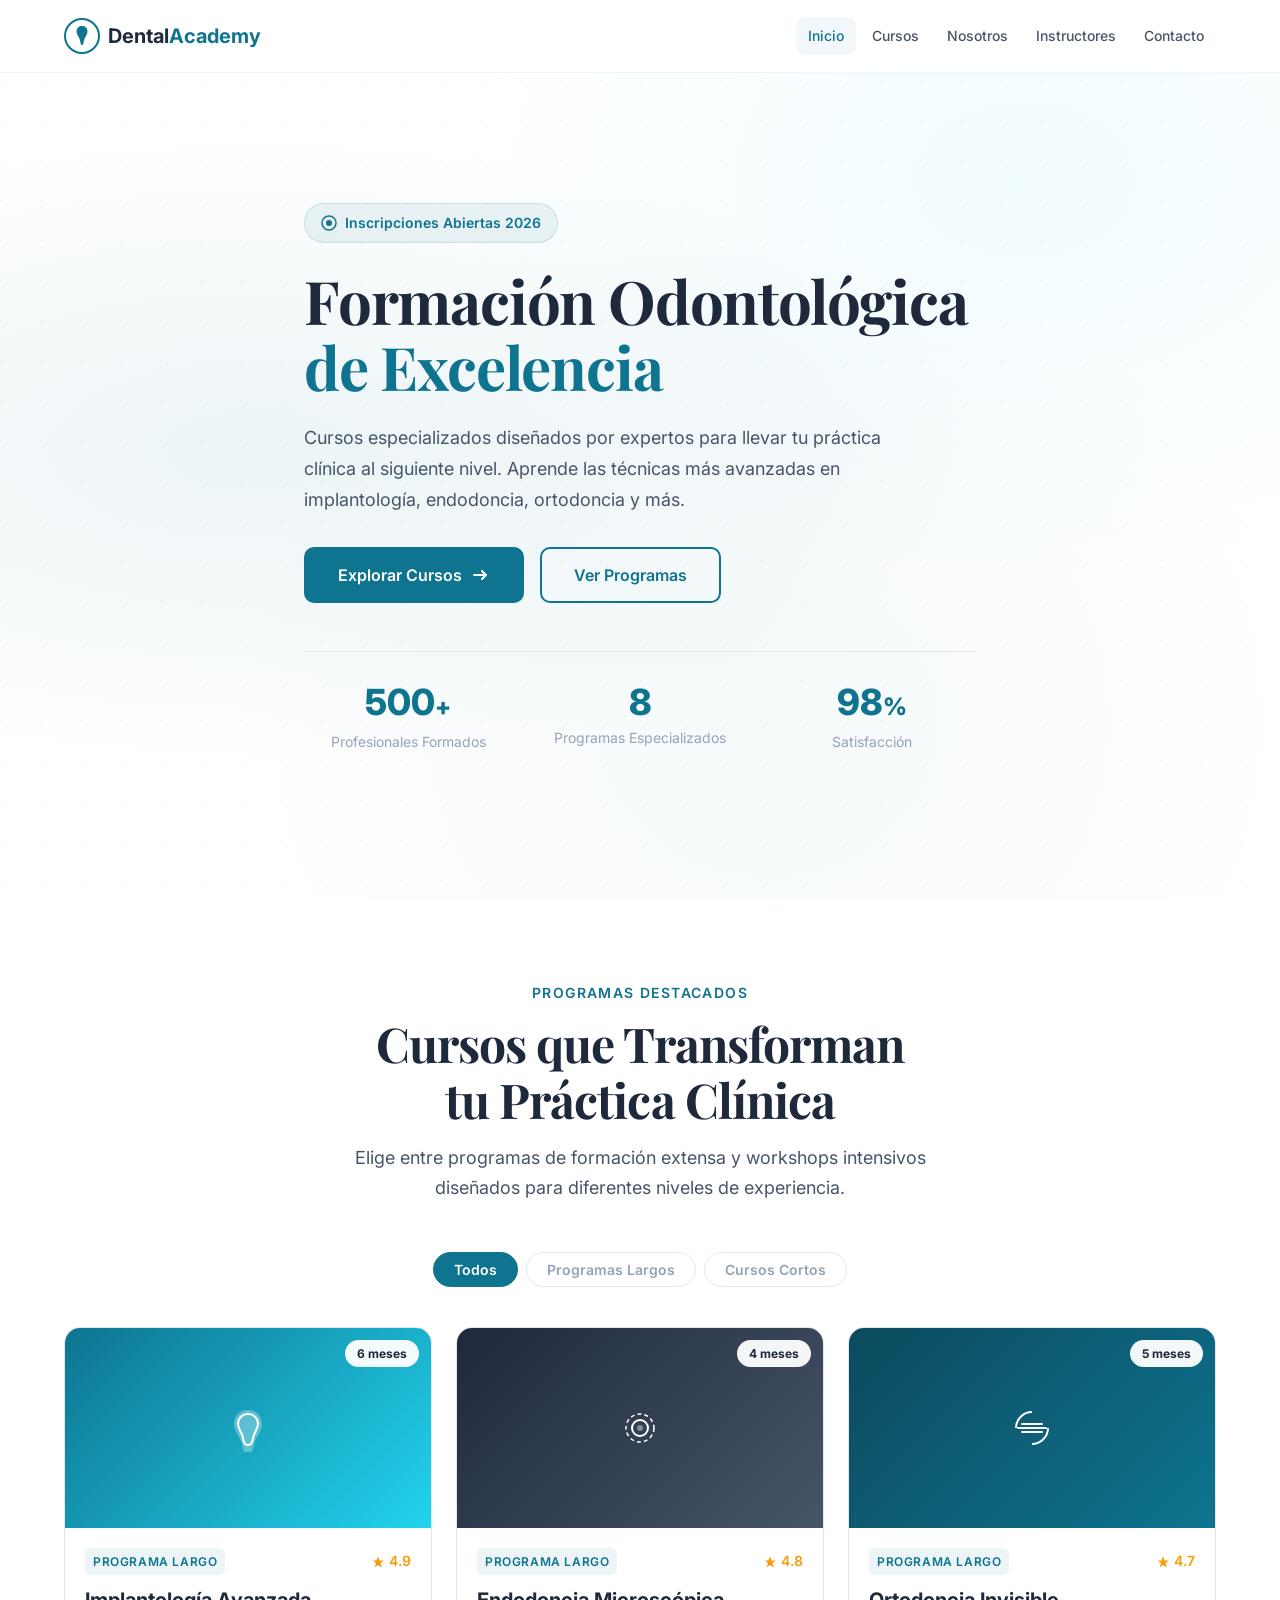
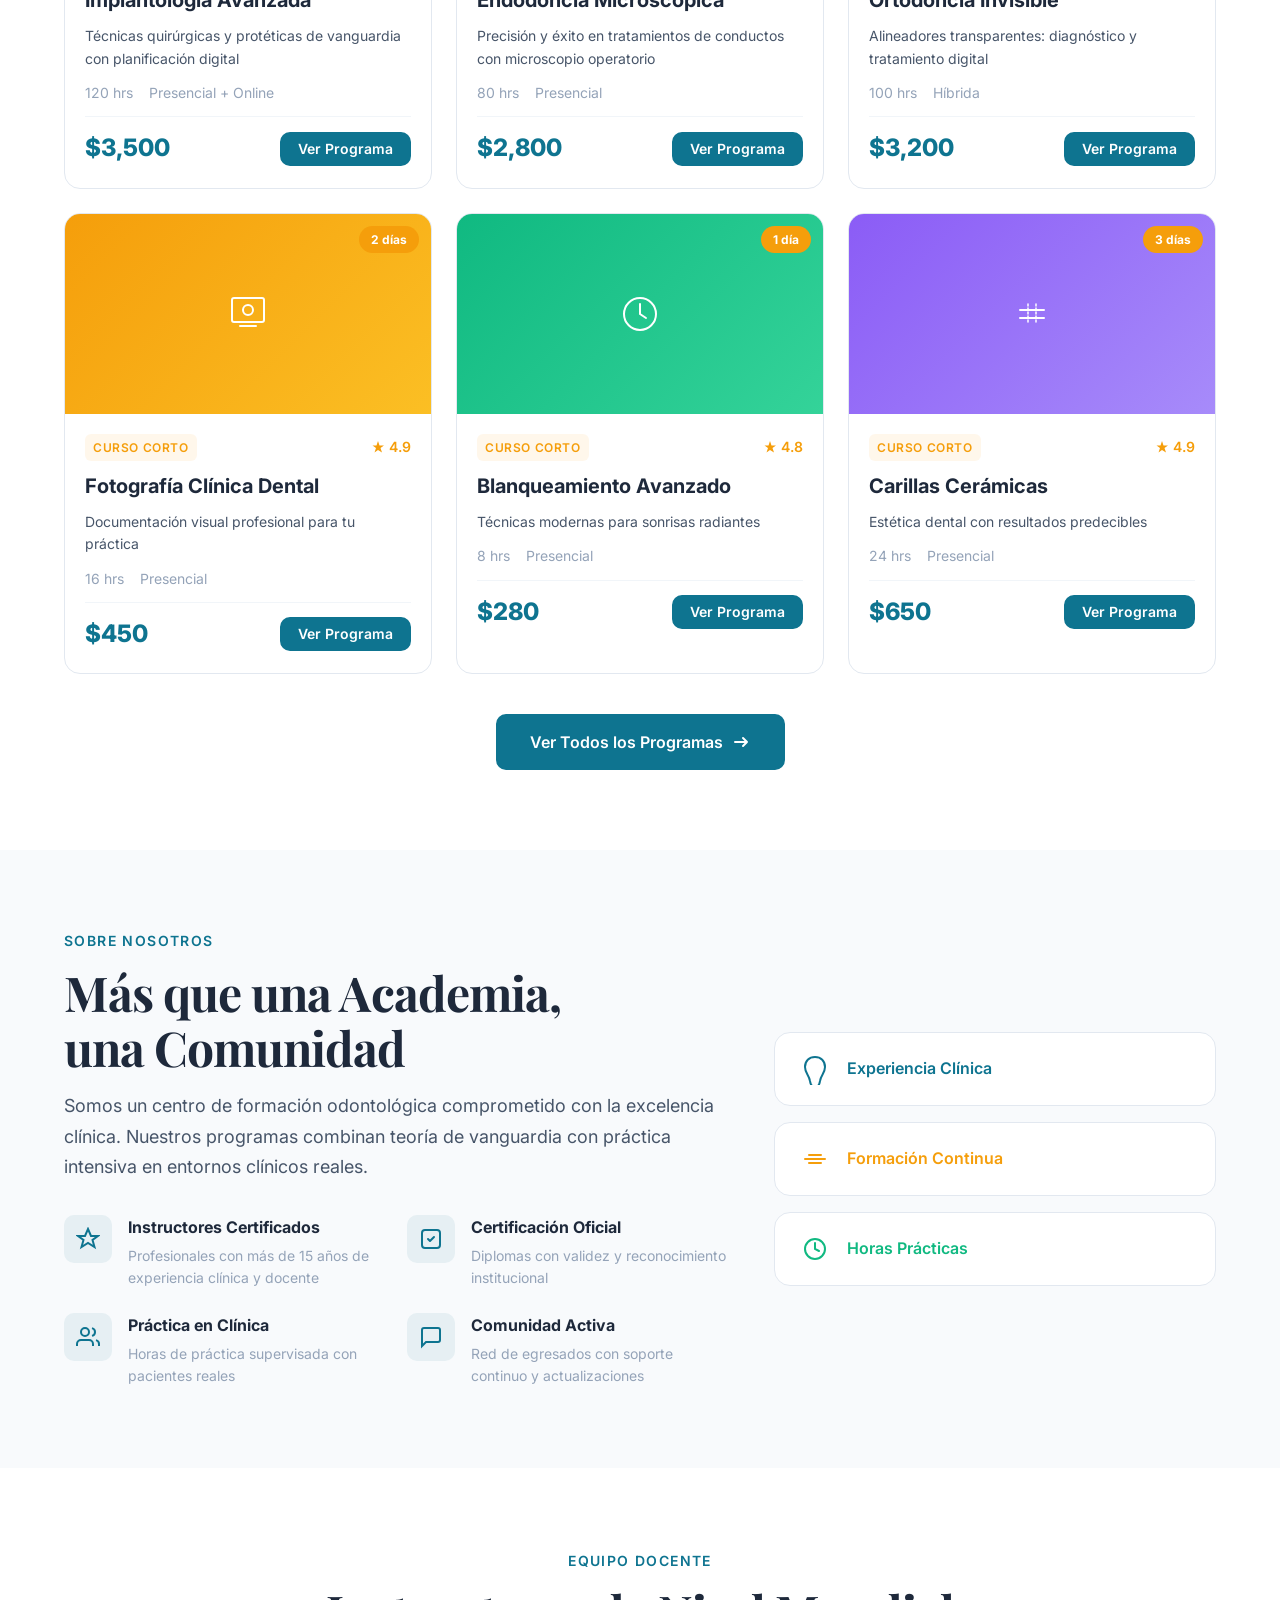
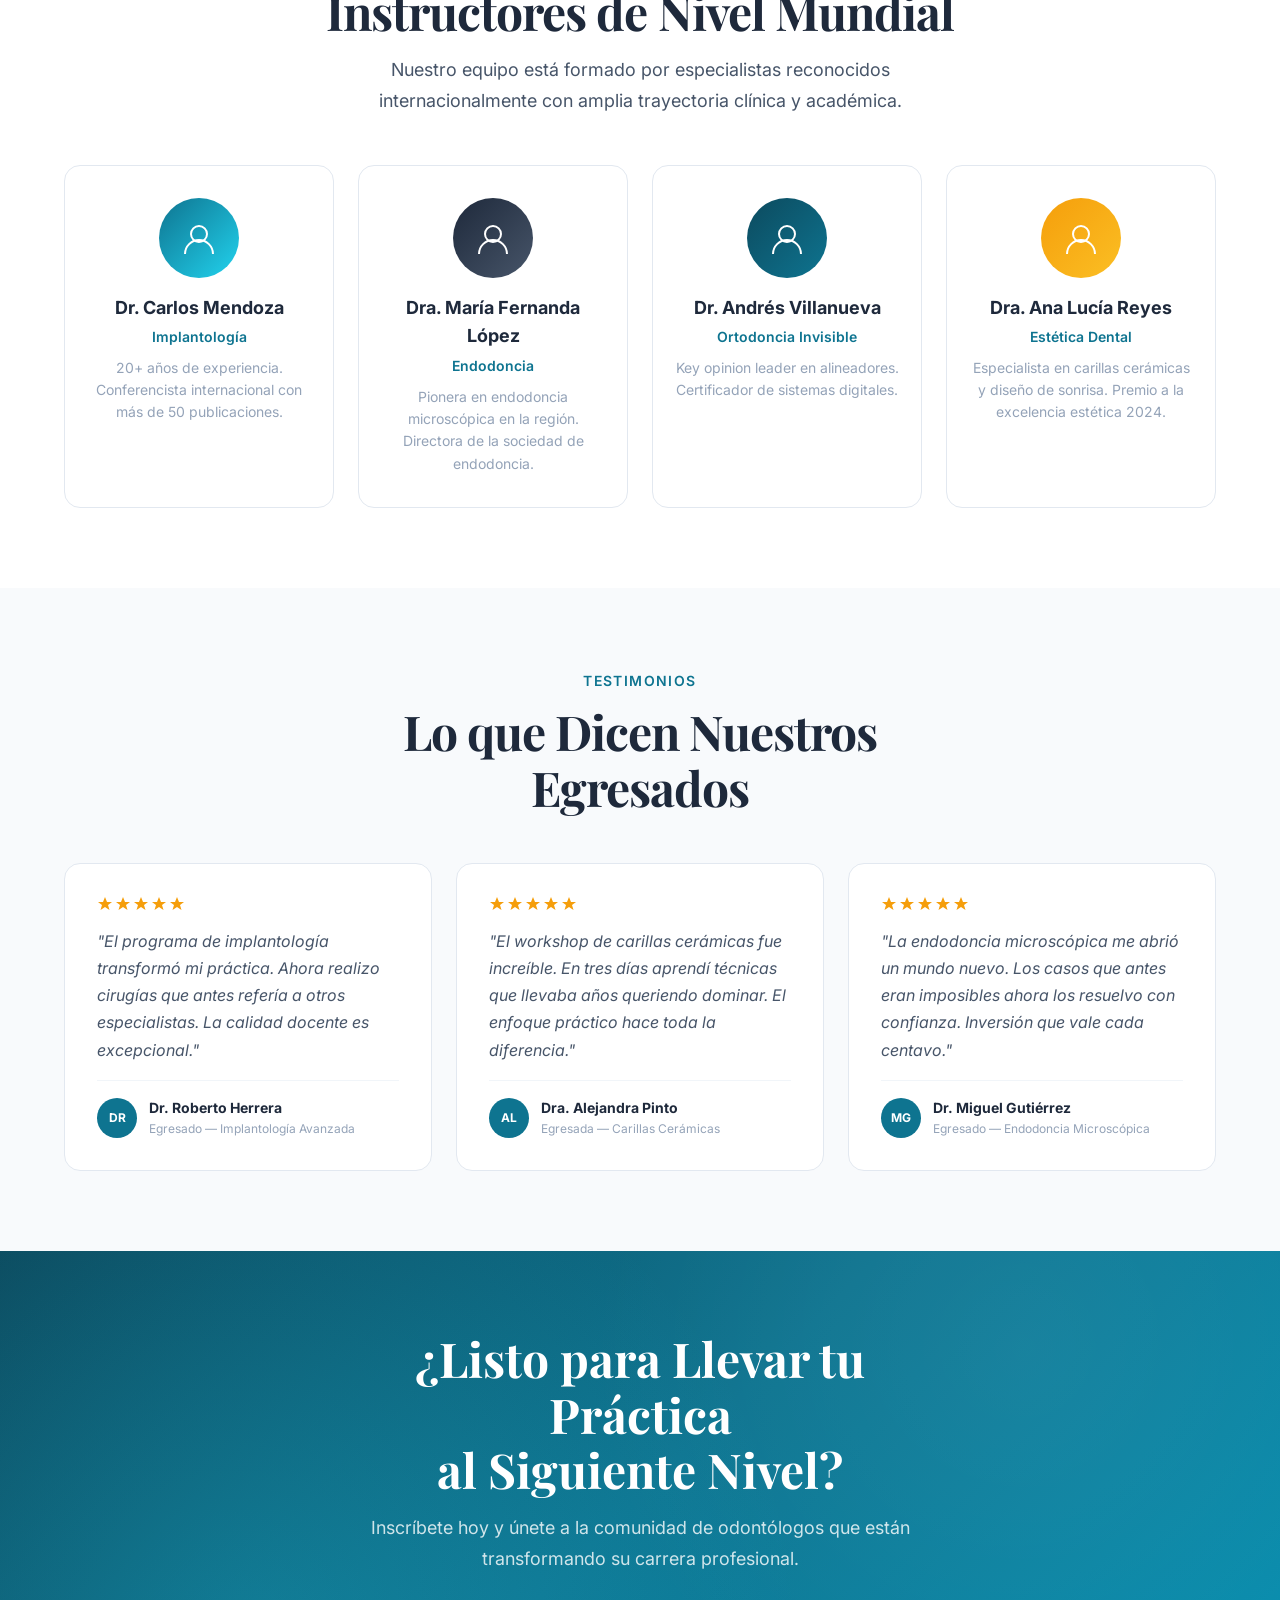
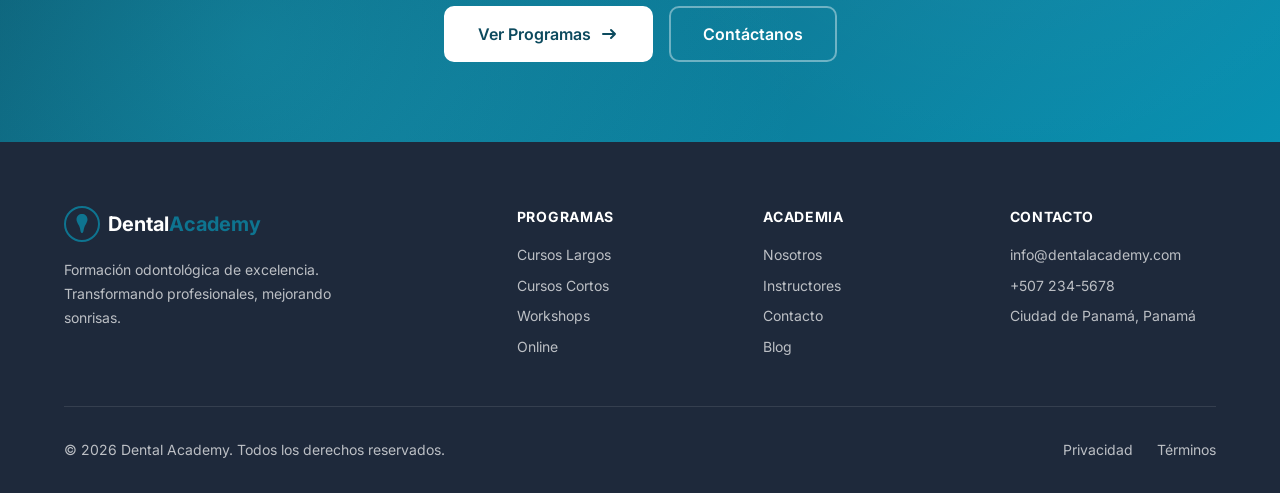
==== templates/index.html @ 8d814e5e "feat: initial dental academy website with courses platform - FastAPI backend with Jinja2 templates -" ====
<!DOCTYPE html>
<html lang="es">
<head>
    <meta charset="UTF-8">
    <meta name="viewport" content="width=device-width, initial-scale=1.0">
    <title>Dental Academy — Formación Odontológica de Excelencia</title>
    <link rel="stylesheet" href="/static/css/style.css">
    <link rel="preconnect" href="https://fonts.googleapis.com">
    <link rel="preconnect" href="https://fonts.gstatic.com" crossorigin>
    <link href="https://fonts.googleapis.com/css2?family=Inter:wght@300;400;500;600;700;800&family=Playfair+Display:wght@400;600;700&display=swap" rel="stylesheet">
</head>
<body>
    <a href="#main-content" class="skip-link">Saltar al contenido</a>

    <header class="header" id="header">
        <nav class="nav container">
            <a href="/" class="nav__logo" aria-label="Dental Academy - Inicio">
                <svg class="nav__logo-icon" width="36" height="36" viewBox="0 0 36 36" fill="none" aria-hidden="true">
                    <circle cx="18" cy="18" r="17" stroke="currentColor" stroke-width="2"/>
                    <path d="M18 8c-3 0-5.5 2-5.5 5.5 0 3 2.5 5 3.5 9 .5 2 .5 4.5 2 4.5s1.5-2.5 2-4.5c1-4 3.5-6 3.5-9C23.5 10 21 8 18 8z" fill="currentColor"/>
                </svg>
                <span>Dental<span class="nav__logo-accent">Academy</span></span>
            </a>
            <button class="nav__toggle" aria-label="Abrir menú" aria-expanded="false" id="nav-toggle">
                <span></span><span></span><span></span>
            </button>
            <ul class="nav__menu" id="nav-menu" role="menubar">
                <li role="none"><a href="/" role="menuitem" class="nav__link nav__link--active">Inicio</a></li>
                <li role="none"><a href="/courses" role="menuitem" class="nav__link">Cursos</a></li>
                <li role="none"><a href="/#about" role="menuitem" class="nav__link">Nosotros</a></li>
                <li role="none"><a href="/#instructors" role="menuitem" class="nav__link">Instructores</a></li>
                <li role="none"><a href="/contact" role="menuitem" class="nav__link">Contacto</a></li>
            </ul>
        </nav>
    </header>

    <main id="main-content">
        <section class="hero" aria-labelledby="hero-title">
            <div class="hero__bg">
                <div class="hero__gradient"></div>
                <div class="hero__pattern" aria-hidden="true"></div>
            </div>
            <div class="hero__content container">
                <span class="hero__badge">
                    <svg width="16" height="16" viewBox="0 0 16 16" fill="none" aria-hidden="true"><circle cx="8" cy="8" r="3" fill="currentColor"/><circle cx="8" cy="8" r="7" stroke="currentColor" stroke-width="1.5"/></svg>
                    Inscripciones Abiertas 2026
                </span>
                <h1 id="hero-title" class="hero__title">
                    Formación Odontológica<br>
                    <span class="hero__title-accent">de Excelencia</span>
                </h1>
                <p class="hero__subtitle">Cursos especializados diseñados por expertos para llevar tu práctica clínica al siguiente nivel. Aprende las técnicas más avanzadas en implantología, endodoncia, ortodoncia y más.</p>
                <div class="hero__actions">
                    <a href="/courses" class="btn btn--primary btn--lg">
                        Explorar Cursos
                        <svg width="20" height="20" viewBox="0 0 20 20" fill="none" aria-hidden="true"><path d="M4 10h12m-4-4l4 4-4 4" stroke="currentColor" stroke-width="2" stroke-linecap="round" stroke-linejoin="round"/></svg>
                    </a>
                    <a href="#courses-preview" class="btn btn--outline btn--lg">Ver Programas</a>
                </div>
                <div class="hero__stats">
                    <div class="hero__stat">
                        <span class="hero__stat-number" data-count="500">0</span><span class="hero__stat-suffix">+</span>
                        <span class="hero__stat-label">Profesionales Formados</span>
                    </div>
                    <div class="hero__stat">
                        <span class="hero__stat-number" data-count="8">0</span>
                        <span class="hero__stat-label">Programas Especializados</span>
                    </div>
                    <div class="hero__stat">
                        <span class="hero__stat-number" data-count="98">0</span><span class="hero__stat-suffix">%</span>
                        <span class="hero__stat-label">Satisfacción</span>
                    </div>
                </div>
            </div>
        </section>

        <section class="courses-preview" id="courses-preview" aria-labelledby="courses-preview-title">
            <div class="container">
                <div class="section-header">
                    <span class="section-tag">Programas Destacados</span>
                    <h2 id="courses-preview-title" class="section-title">Cursos que Transforman<br>tu Práctica Clínica</h2>
                    <p class="section-desc">Elige entre programas de formación extensa y workshops intensivos diseñados para diferentes niveles de experiencia.</p>
                </div>

                <div class="courses-tabs" role="tablist" aria-label="Filtrar cursos por duración">
                    <button class="courses-tabs__btn courses-tabs__btn--active" role="tab" aria-selected="true" data-filter="all">Todos</button>
                    <button class="courses-tabs__btn" role="tab" aria-selected="false" data-filter="long">Programas Largos</button>
                    <button class="courses-tabs__btn" role="tab" aria-selected="false" data-filter="short">Cursos Cortos</button>
                </div>

                <div class="courses-grid" id="courses-grid">
                    <article class="course-card course-card--long" data-category="long" tabindex="0">
                        <div class="course-card__image">
                            <div class="course-card__image-placeholder course-card__image-placeholder--1">
                                <svg width="48" height="48" viewBox="0 0 48 48" fill="none" aria-hidden="true"><path d="M24 6c-8 0-14 6-14 14 0 8 6 12 8 20 1 4 1 10 6 10s5-6 6-10c2-8 8-12 8-20 0-8-6-14-14-14z" fill="currentColor" opacity="0.3"/><path d="M24 10c-5.5 0-10 4-10 10 0 5 4 8 5 14 .5 3 .5 7 5 7s4.5-4 5-7c1-6 5-9 5-14 0-6-4.5-10-10-10z" stroke="currentColor" stroke-width="2"/></svg>
                            </div>
                            <span class="course-card__badge">6 meses</span>
                        </div>
                        <div class="course-card__body">
                            <div class="course-card__meta">
                                <span class="course-card__category">Programa Largo</span>
                                <span class="course-card__rating">
                                    <svg width="14" height="14" viewBox="0 0 14 14" fill="currentColor" aria-hidden="true"><path d="M7 1l1.5 4.5H13l-3.5 2.5 1.5 4.5L7 10l-3.5 2.5L5 8 1.5 5.5H5.5L7 1z"/></svg>
                                    4.9
                                </span>
                            </div>
                            <h3 class="course-card__title">Implantología Avanzada</h3>
                            <p class="course-card__desc">Técnicas quirúrgicas y protéticas de vanguardia con planificación digital</p>
                            <div class="course-card__details">
                                <span>120 hrs</span>
                                <span>Presencial + Online</span>
                            </div>
                            <div class="course-card__footer">
                                <span class="course-card__price">$3,500</span>
                                <a href="/course/implantologia-avanzada" class="btn btn--sm btn--primary">Ver Programa</a>
                            </div>
                        </div>
                    </article>

                    <article class="course-card course-card--long" data-category="long" tabindex="0">
                        <div class="course-card__image">
                            <div class="course-card__image-placeholder course-card__image-placeholder--2">
                                <svg width="48" height="48" viewBox="0 0 48 48" fill="none" aria-hidden="true"><circle cx="24" cy="24" r="8" stroke="currentColor" stroke-width="2"/><circle cx="24" cy="24" r="14" stroke="currentColor" stroke-width="1.5" stroke-dasharray="4 3"/><circle cx="24" cy="24" r="3" fill="currentColor" opacity="0.4"/></svg>
                            </div>
                            <span class="course-card__badge">4 meses</span>
                        </div>
                        <div class="course-card__body">
                            <div class="course-card__meta">
                                <span class="course-card__category">Programa Largo</span>
                                <span class="course-card__rating">
                                    <svg width="14" height="14" viewBox="0 0 14 14" fill="currentColor" aria-hidden="true"><path d="M7 1l1.5 4.5H13l-3.5 2.5 1.5 4.5L7 10l-3.5 2.5L5 8 1.5 5.5H5.5L7 1z"/></svg>
                                    4.8
                                </span>
                            </div>
                            <h3 class="course-card__title">Endodoncia Microscópica</h3>
                            <p class="course-card__desc">Precisión y éxito en tratamientos de conductos con microscopio operatorio</p>
                            <div class="course-card__details">
                                <span>80 hrs</span>
                                <span>Presencial</span>
                            </div>
                            <div class="course-card__footer">
                                <span class="course-card__price">$2,800</span>
                                <a href="/course/endodoncia-microscopica" class="btn btn--sm btn--primary">Ver Programa</a>
                            </div>
                        </div>
                    </article>

                    <article class="course-card course-card--long" data-category="long" tabindex="0">
                        <div class="course-card__image">
                            <div class="course-card__image-placeholder course-card__image-placeholder--3">
                                <svg width="48" height="48" viewBox="0 0 48 48" fill="none" aria-hidden="true"><path d="M10 24h28M14 20h20M14 28h20" stroke="currentColor" stroke-width="2" stroke-linecap="round"/><path d="M8 24c0-8.8 7.2-16 16-16" stroke="currentColor" stroke-width="2"/><path d="M40 24c0 8.8-7.2 16-16 16" stroke="currentColor" stroke-width="2"/></svg>
                            </div>
                            <span class="course-card__badge">5 meses</span>
                        </div>
                        <div class="course-card__body">
                            <div class="course-card__meta">
                                <span class="course-card__category">Programa Largo</span>
                                <span class="course-card__rating">
                                    <svg width="14" height="14" viewBox="0 0 14 14" fill="currentColor" aria-hidden="true"><path d="M7 1l1.5 4.5H13l-3.5 2.5 1.5 4.5L7 10l-3.5 2.5L5 8 1.5 5.5H5.5L7 1z"/></svg>
                                    4.7
                                </span>
                            </div>
                            <h3 class="course-card__title">Ortodoncia Invisible</h3>
                            <p class="course-card__desc">Alineadores transparentes: diagnóstico y tratamiento digital</p>
                            <div class="course-card__details">
                                <span>100 hrs</span>
                                <span>Híbrida</span>
                            </div>
                            <div class="course-card__footer">
                                <span class="course-card__price">$3,200</span>
                                <a href="/course/ortodoncia-invisible" class="btn btn--sm btn--primary">Ver Programa</a>
                            </div>
                        </div>
                    </article>

                    <article class="course-card course-card--short" data-category="short" tabindex="0">
                        <div class="course-card__image">
                            <div class="course-card__image-placeholder course-card__image-placeholder--4">
                                <svg width="48" height="48" viewBox="0 0 48 48" fill="none" aria-hidden="true"><rect x="8" y="8" width="32" height="24" rx="2" stroke="currentColor" stroke-width="2"/><circle cx="24" cy="20" r="5" stroke="currentColor" stroke-width="2"/><path d="M16 36h16" stroke="currentColor" stroke-width="2" stroke-linecap="round"/></svg>
                            </div>
                            <span class="course-card__badge course-card__badge--accent">2 días</span>
                        </div>
                        <div class="course-card__body">
                            <div class="course-card__meta">
                                <span class="course-card__category course-card__category--accent">Curso Corto</span>
                                <span class="course-card__rating">
                                    <svg width="14" height="14" viewBox="0 0 14 14" fill="currentColor" aria-hidden="true"><path d="M7 1l1.5 4.5H13l-3.5 2.5 1.5 4.5L7 10l-3.5 2.5L5 8 1.5 5.5H5.5L7 1z"/></svg>
                                    4.9
                                </span>
                            </div>
                            <h3 class="course-card__title">Fotografía Clínica Dental</h3>
                            <p class="course-card__desc">Documentación visual profesional para tu práctica</p>
                            <div class="course-card__details">
                                <span>16 hrs</span>
                                <span>Presencial</span>
                            </div>
                            <div class="course-card__footer">
                                <span class="course-card__price">$450</span>
                                <a href="/course/fotografia-dental" class="btn btn--sm btn--primary">Ver Programa</a>
                            </div>
                        </div>
                    </article>

                    <article class="course-card course-card--short" data-category="short" tabindex="0">
                        <div class="course-card__image">
                            <div class="course-card__image-placeholder course-card__image-placeholder--5">
                                <svg width="48" height="48" viewBox="0 0 48 48" fill="none" aria-hidden="true"><path d="M24 8a12 12 0 0 1 0 32 12 12 0 0 1 0-32z" stroke="currentColor" stroke-width="2"/><path d="M24 14v10l6 4" stroke="currentColor" stroke-width="2" stroke-linecap="round"/></svg>
                            </div>
                            <span class="course-card__badge course-card__badge--accent">1 día</span>
                        </div>
                        <div class="course-card__body">
                            <div class="course-card__meta">
                                <span class="course-card__category course-card__category--accent">Curso Corto</span>
                                <span class="course-card__rating">
                                    <svg width="14" height="14" viewBox="0 0 14 14" fill="currentColor" aria-hidden="true"><path d="M7 1l1.5 4.5H13l-3.5 2.5 1.5 4.5L7 10l-3.5 2.5L5 8 1.5 5.5H5.5L7 1z"/></svg>
                                    4.8
                                </span>
                            </div>
                            <h3 class="course-card__title">Blanqueamiento Avanzado</h3>
                            <p class="course-card__desc">Técnicas modernas para sonrisas radiantes</p>
                            <div class="course-card__details">
                                <span>8 hrs</span>
                                <span>Presencial</span>
                            </div>
                            <div class="course-card__footer">
                                <span class="course-card__price">$280</span>
                                <a href="/course/blanqueamiento-avanzado" class="btn btn--sm btn--primary">Ver Programa</a>
                            </div>
                        </div>
                    </article>

                    <article class="course-card course-card--short" data-category="short" tabindex="0">
                        <div class="course-card__image">
                            <div class="course-card__image-placeholder course-card__image-placeholder--6">
                                <svg width="48" height="48" viewBox="0 0 48 48" fill="none" aria-hidden="true"><path d="M12 20h24M12 28h24" stroke="currentColor" stroke-width="2" stroke-linecap="round"/><path d="M20 14v20M28 14v20" stroke="currentColor" stroke-width="1.5" stroke-linecap="round" stroke-dasharray="2 2"/></svg>
                            </div>
                            <span class="course-card__badge course-card__badge--accent">3 días</span>
                        </div>
                        <div class="course-card__body">
                            <div class="course-card__meta">
                                <span class="course-card__category course-card__category--accent">Curso Corto</span>
                                <span class="course-card__rating">
                                    <svg width="14" height="14" viewBox="0 0 14 14" fill="currentColor" aria-hidden="true"><path d="M7 1l1.5 4.5H13l-3.5 2.5 1.5 4.5L7 10l-3.5 2.5L5 8 1.5 5.5H5.5L7 1z"/></svg>
                                    4.9
                                </span>
                            </div>
                            <h3 class="course-card__title">Carillas Cerámicas</h3>
                            <p class="course-card__desc">Estética dental con resultados predecibles</p>
                            <div class="course-card__details">
                                <span>24 hrs</span>
                                <span>Presencial</span>
                            </div>
                            <div class="course-card__footer">
                                <span class="course-card__price">$650</span>
                                <a href="/course/carillas-ceramicas" class="btn btn--sm btn--primary">Ver Programa</a>
                            </div>
                        </div>
                    </article>
                </div>

                <div class="courses-cta">
                    <a href="/courses" class="btn btn--primary btn--lg">
                        Ver Todos los Programas
                        <svg width="20" height="20" viewBox="0 0 20 20" fill="none" aria-hidden="true"><path d="M4 10h12m-4-4l4 4-4 4" stroke="currentColor" stroke-width="2" stroke-linecap="round" stroke-linejoin="round"/></svg>
                    </a>
                </div>
            </div>
        </section>

        <section class="about" id="about" aria-labelledby="about-title">
            <div class="container">
                <div class="about__grid">
                    <div class="about__content">
                        <span class="section-tag">Sobre Nosotros</span>
                        <h2 id="about-title" class="section-title">Más que una Academia,<br>una Comunidad</h2>
                        <p class="about__text">Somos un centro de formación odontológica comprometido con la excelencia clínica. Nuestros programas combinan teoría de vanguardia con práctica intensiva en entornos clínicos reales.</p>
                        <div class="about__features">
                            <div class="about__feature">
                                <div class="about__feature-icon" aria-hidden="true">
                                    <svg width="24" height="24" viewBox="0 0 24 24" fill="none"><path d="M12 2l3 7h7l-5.5 4 2 7L12 16l-6.5 4 2-7L2 9h7l3-7z" stroke="currentColor" stroke-width="2"/></svg>
                                </div>
                                <div>
                                    <h3 class="about__feature-title">Instructores Certificados</h3>
                                    <p class="about__feature-desc">Profesionales con más de 15 años de experiencia clínica y docente</p>
                                </div>
                            </div>
                            <div class="about__feature">
                                <div class="about__feature-icon" aria-hidden="true">
                                    <svg width="24" height="24" viewBox="0 0 24 24" fill="none"><rect x="3" y="3" width="18" height="18" rx="3" stroke="currentColor" stroke-width="2"/><path d="M9 12l2 2 4-4" stroke="currentColor" stroke-width="2" stroke-linecap="round" stroke-linejoin="round"/></svg>
                                </div>
                                <div>
                                    <h3 class="about__feature-title">Certificación Oficial</h3>
                                    <p class="about__feature-desc">Diplomas con validez y reconocimiento institucional</p>
                                </div>
                            </div>
                            <div class="about__feature">
                                <div class="about__feature-icon" aria-hidden="true">
                                    <svg width="24" height="24" viewBox="0 0 24 24" fill="none"><path d="M17 21v-2a4 4 0 0 0-4-4H5a4 4 0 0 0-4 4v2" stroke="currentColor" stroke-width="2"/><circle cx="9" cy="7" r="4" stroke="currentColor" stroke-width="2"/><path d="M23 21v-2a4 4 0 0 0-3-3.87M16 3.13a4 4 0 0 1 0 7.75" stroke="currentColor" stroke-width="2"/></svg>
                                </div>
                                <div>
                                    <h3 class="about__feature-title">Práctica en Clínica</h3>
                                    <p class="about__feature-desc">Horas de práctica supervisada con pacientes reales</p>
                                </div>
                            </div>
                            <div class="about__feature">
                                <div class="about__feature-icon" aria-hidden="true">
                                    <svg width="24" height="24" viewBox="0 0 24 24" fill="none"><path d="M21 15a2 2 0 0 1-2 2H7l-4 4V5a2 2 0 0 1 2-2h14a2 2 0 0 1 2 2z" stroke="currentColor" stroke-width="2"/></svg>
                                </div>
                                <div>
                                    <h3 class="about__feature-title">Comunidad Activa</h3>
                                    <p class="about__feature-desc">Red de egresados con soporte continuo y actualizaciones</p>
                                </div>
                            </div>
                        </div>
                    </div>
                    <div class="about__visual">
                        <div class="about__card about__card--1">
                            <svg width="32" height="32" viewBox="0 0 32 32" fill="none" aria-hidden="true"><path d="M16 4c-6 0-10 4-10 10 0 6 4 8 5 14 .5 2 .5 6 5 6s4.5-4 5-6c1-6 5-8 5-14 0-6-4-10-10-10z" stroke="currentColor" stroke-width="2"/></svg>
                            <span>Experiencia Clínica</span>
                        </div>
                        <div class="about__card about__card--2">
                            <svg width="32" height="32" viewBox="0 0 32 32" fill="none" aria-hidden="true"><path d="M6 16h20M10 12h12M10 20h12" stroke="currentColor" stroke-width="2" stroke-linecap="round"/></svg>
                            <span>Formación Continua</span>
                        </div>
                        <div class="about__card about__card--3">
                            <svg width="32" height="32" viewBox="0 0 32 32" fill="none" aria-hidden="true"><circle cx="16" cy="16" r="10" stroke="currentColor" stroke-width="2"/><path d="M16 10v6l4 2" stroke="currentColor" stroke-width="2" stroke-linecap="round"/></svg>
                            <span>Horas Prácticas</span>
                        </div>
                    </div>
                </div>
            </div>
        </section>

        <section class="instructors" id="instructors" aria-labelledby="instructors-title">
            <div class="container">
                <div class="section-header">
                    <span class="section-tag">Equipo Docente</span>
                    <h2 id="instructors-title" class="section-title">Instructores de Nivel Mundial</h2>
                    <p class="section-desc">Nuestro equipo está formado por especialistas reconocidos internacionalmente con amplia trayectoria clínica y académica.</p>
                </div>
                <div class="instructors__grid">
                    <div class="instructor-card">
                        <div class="instructor-card__avatar instructor-card__avatar--1">
                            <svg width="40" height="40" viewBox="0 0 40 40" fill="none" aria-hidden="true"><circle cx="20" cy="16" r="8" stroke="currentColor" stroke-width="2"/><path d="M6 36c0-7.7 6.3-14 14-14s14 6.3 14 14" stroke="currentColor" stroke-width="2"/></svg>
                        </div>
                        <h3 class="instructor-card__name">Dr. Carlos Mendoza</h3>
                        <p class="instructor-card__specialty">Implantología</p>
                        <p class="instructor-card__bio">20+ años de experiencia. Conferencista internacional con más de 50 publicaciones.</p>
                    </div>
                    <div class="instructor-card">
                        <div class="instructor-card__avatar instructor-card__avatar--2">
                            <svg width="40" height="40" viewBox="0 0 40 40" fill="none" aria-hidden="true"><circle cx="20" cy="16" r="8" stroke="currentColor" stroke-width="2"/><path d="M6 36c0-7.7 6.3-14 14-14s14 6.3 14 14" stroke="currentColor" stroke-width="2"/></svg>
                        </div>
                        <h3 class="instructor-card__name">Dra. María Fernanda López</h3>
                        <p class="instructor-card__specialty">Endodoncia</p>
                        <p class="instructor-card__bio">Pionera en endodoncia microscópica en la región. Directora de la sociedad de endodoncia.</p>
                    </div>
                    <div class="instructor-card">
                        <div class="instructor-card__avatar instructor-card__avatar--3">
                            <svg width="40" height="40" viewBox="0 0 40 40" fill="none" aria-hidden="true"><circle cx="20" cy="16" r="8" stroke="currentColor" stroke-width="2"/><path d="M6 36c0-7.7 6.3-14 14-14s14 6.3 14 14" stroke="currentColor" stroke-width="2"/></svg>
                        </div>
                        <h3 class="instructor-card__name">Dr. Andrés Villanueva</h3>
                        <p class="instructor-card__specialty">Ortodoncia Invisible</p>
                        <p class="instructor-card__bio">Key opinion leader en alineadores. Certificador de sistemas digitales.</p>
                    </div>
                    <div class="instructor-card">
                        <div class="instructor-card__avatar instructor-card__avatar--4">
                            <svg width="40" height="40" viewBox="0 0 40 40" fill="none" aria-hidden="true"><circle cx="20" cy="16" r="8" stroke="currentColor" stroke-width="2"/><path d="M6 36c0-7.7 6.3-14 14-14s14 6.3 14 14" stroke="currentColor" stroke-width="2"/></svg>
                        </div>
                        <h3 class="instructor-card__name">Dra. Ana Lucía Reyes</h3>
                        <p class="instructor-card__specialty">Estética Dental</p>
                        <p class="instructor-card__bio">Especialista en carillas cerámicas y diseño de sonrisa. Premio a la excelencia estética 2024.</p>
                    </div>
                </div>
            </div>
        </section>

        <section class="testimonials" aria-labelledby="testimonials-title">
            <div class="container">
                <div class="section-header">
                    <span class="section-tag">Testimonios</span>
                    <h2 id="testimonials-title" class="section-title">Lo que Dicen Nuestros Egresados</h2>
                </div>
                <div class="testimonials__grid">
                    <blockquote class="testimonial-card">
                        <div class="testimonial-card__stars" aria-label="5 estrellas">
                            <svg width="16" height="16" viewBox="0 0 16 16" fill="currentColor" aria-hidden="true"><path d="M8 1l2 5h5l-4 3 1.5 5L8 11l-4.5 3L5 9 1 6h5L8 1z"/></svg>
                            <svg width="16" height="16" viewBox="0 0 16 16" fill="currentColor" aria-hidden="true"><path d="M8 1l2 5h5l-4 3 1.5 5L8 11l-4.5 3L5 9 1 6h5L8 1z"/></svg>
                            <svg width="16" height="16" viewBox="0 0 16 16" fill="currentColor" aria-hidden="true"><path d="M8 1l2 5h5l-4 3 1.5 5L8 11l-4.5 3L5 9 1 6h5L8 1z"/></svg>
                            <svg width="16" height="16" viewBox="0 0 16 16" fill="currentColor" aria-hidden="true"><path d="M8 1l2 5h5l-4 3 1.5 5L8 11l-4.5 3L5 9 1 6h5L8 1z"/></svg>
                            <svg width="16" height="16" viewBox="0 0 16 16" fill="currentColor" aria-hidden="true"><path d="M8 1l2 5h5l-4 3 1.5 5L8 11l-4.5 3L5 9 1 6h5L8 1z"/></svg>
                        </div>
                        <p class="testimonial-card__text">"El programa de implantología transformó mi práctica. Ahora realizo cirugías que antes refería a otros especialistas. La calidad docente es excepcional."</p>
                        <footer class="testimonial-card__author">
                            <div class="testimonial-card__avatar" aria-hidden="true">DR</div>
                            <div>
                                <cite class="testimonial-card__name">Dr. Roberto Herrera</cite>
                                <span class="testimonial-card__role">Egresado — Implantología Avanzada</span>
                            </div>
                        </footer>
                    </blockquote>
                    <blockquote class="testimonial-card">
                        <div class="testimonial-card__stars" aria-label="5 estrellas">
                            <svg width="16" height="16" viewBox="0 0 16 16" fill="currentColor" aria-hidden="true"><path d="M8 1l2 5h5l-4 3 1.5 5L8 11l-4.5 3L5 9 1 6h5L8 1z"/></svg>
                            <svg width="16" height="16" viewBox="0 0 16 16" fill="currentColor" aria-hidden="true"><path d="M8 1l2 5h5l-4 3 1.5 5L8 11l-4.5 3L5 9 1 6h5L8 1z"/></svg>
                            <svg width="16" height="16" viewBox="0 0 16 16" fill="currentColor" aria-hidden="true"><path d="M8 1l2 5h5l-4 3 1.5 5L8 11l-4.5 3L5 9 1 6h5L8 1z"/></svg>
                            <svg width="16" height="16" viewBox="0 0 16 16" fill="currentColor" aria-hidden="true"><path d="M8 1l2 5h5l-4 3 1.5 5L8 11l-4.5 3L5 9 1 6h5L8 1z"/></svg>
                            <svg width="16" height="16" viewBox="0 0 16 16" fill="currentColor" aria-hidden="true"><path d="M8 1l2 5h5l-4 3 1.5 5L8 11l-4.5 3L5 9 1 6h5L8 1z"/></svg>
                        </div>
                        <p class="testimonial-card__text">"El workshop de carillas cerámicas fue increíble. En tres días aprendí técnicas que llevaba años queriendo dominar. El enfoque práctico hace toda la diferencia."</p>
                        <footer class="testimonial-card__author">
                            <div class="testimonial-card__avatar" aria-hidden="true">AL</div>
                            <div>
                                <cite class="testimonial-card__name">Dra. Alejandra Pinto</cite>
                                <span class="testimonial-card__role">Egresada — Carillas Cerámicas</span>
                            </div>
                        </footer>
                    </blockquote>
                    <blockquote class="testimonial-card">
                        <div class="testimonial-card__stars" aria-label="5 estrellas">
                            <svg width="16" height="16" viewBox="0 0 16 16" fill="currentColor" aria-hidden="true"><path d="M8 1l2 5h5l-4 3 1.5 5L8 11l-4.5 3L5 9 1 6h5L8 1z"/></svg>
                            <svg width="16" height="16" viewBox="0 0 16 16" fill="currentColor" aria-hidden="true"><path d="M8 1l2 5h5l-4 3 1.5 5L8 11l-4.5 3L5 9 1 6h5L8 1z"/></svg>
                            <svg width="16" height="16" viewBox="0 0 16 16" fill="currentColor" aria-hidden="true"><path d="M8 1l2 5h5l-4 3 1.5 5L8 11l-4.5 3L5 9 1 6h5L8 1z"/></svg>
                            <svg width="16" height="16" viewBox="0 0 16 16" fill="currentColor" aria-hidden="true"><path d="M8 1l2 5h5l-4 3 1.5 5L8 11l-4.5 3L5 9 1 6h5L8 1z"/></svg>
                            <svg width="16" height="16" viewBox="0 0 16 16" fill="currentColor" aria-hidden="true"><path d="M8 1l2 5h5l-4 3 1.5 5L8 11l-4.5 3L5 9 1 6h5L8 1z"/></svg>
                        </div>
                        <p class="testimonial-card__text">"La endodoncia microscópica me abrió un mundo nuevo. Los casos que antes eran imposibles ahora los resuelvo con confianza. Inversión que vale cada centavo."</p>
                        <footer class="testimonial-card__author">
                            <div class="testimonial-card__avatar" aria-hidden="true">MG</div>
                            <div>
                                <cite class="testimonial-card__name">Dr. Miguel Gutiérrez</cite>
                                <span class="testimonial-card__role">Egresado — Endodoncia Microscópica</span>
                            </div>
                        </footer>
                    </blockquote>
                </div>
            </div>
        </section>

        <section class="cta-section" aria-labelledby="cta-title">
            <div class="container">
                <div class="cta-section__content">
                    <h2 id="cta-title" class="cta-section__title">¿Listo para Llevar tu Práctica<br>al Siguiente Nivel?</h2>
                    <p class="cta-section__desc">Inscríbete hoy y únete a la comunidad de odontólogos que están transformando su carrera profesional.</p>
                    <div class="cta-section__actions">
                        <a href="/courses" class="btn btn--white btn--lg">
                            Ver Programas
                            <svg width="20" height="20" viewBox="0 0 20 20" fill="none" aria-hidden="true"><path d="M4 10h12m-4-4l4 4-4 4" stroke="currentColor" stroke-width="2" stroke-linecap="round" stroke-linejoin="round"/></svg>
                        </a>
                        <a href="/contact" class="btn btn--outline-white btn--lg">Contáctanos</a>
                    </div>
                </div>
            </div>
        </section>
    </main>

    <footer class="footer">
        <div class="container">
            <div class="footer__grid">
                <div class="footer__brand">
                    <a href="/" class="nav__logo" aria-label="Dental Academy - Inicio">
                        <svg class="nav__logo-icon" width="36" height="36" viewBox="0 0 36 36" fill="none" aria-hidden="true">
                            <circle cx="18" cy="18" r="17" stroke="currentColor" stroke-width="2"/>
                            <path d="M18 8c-3 0-5.5 2-5.5 5.5 0 3 2.5 5 3.5 9 .5 2 .5 4.5 2 4.5s1.5-2.5 2-4.5c1-4 3.5-6 3.5-9C23.5 10 21 8 18 8z" fill="currentColor"/>
                        </svg>
                        <span>Dental<span class="nav__logo-accent">Academy</span></span>
                    </a>
                    <p class="footer__brand-desc">Formación odontológica de excelencia. Transformando profesionales, mejorando sonrisas.</p>
                </div>
                <div class="footer__links">
                    <h3 class="footer__heading">Programas</h3>
                    <ul class="footer__list">
                        <li><a href="/courses">Cursos Largos</a></li>
                        <li><a href="/courses">Cursos Cortos</a></li>
                        <li><a href="/courses">Workshops</a></li>
                        <li><a href="/courses">Online</a></li>
                    </ul>
                </div>
                <div class="footer__links">
                    <h3 class="footer__heading">Academia</h3>
                    <ul class="footer__list">
                        <li><a href="/#about">Nosotros</a></li>
                        <li><a href="/#instructors">Instructores</a></li>
                        <li><a href="/contact">Contacto</a></li>
                        <li><a href="/">Blog</a></li>
                    </ul>
                </div>
                <div class="footer__links">
                    <h3 class="footer__heading">Contacto</h3>
                    <ul class="footer__list">
                        <li>info@dentalacademy.com</li>
                        <li>+507 234-5678</li>
                        <li>Ciudad de Panamá, Panamá</li>
                    </ul>
                </div>
            </div>
            <div class="footer__bottom">
                <p>&copy; 2026 Dental Academy. Todos los derechos reservados.</p>
                <div class="footer__bottom-links">
                    <a href="#">Privacidad</a>
                    <a href="#">Términos</a>
                </div>
            </div>
        </div>
    </footer>

    <script src="/static/js/main.js"></script>
</body>
</html>
---- static/css/style.css ----
:root {
    --color-primary: #0e7490;
    --color-primary-light: #22d3ee;
    --color-primary-dark: #0c4a5e;
    --color-secondary: #1e293b;
    --color-accent: #f59e0b;
    --color-accent-light: #fbbf24;
    --color-surface: #ffffff;
    --color-surface-alt: #f8fafc;
    --color-surface-muted: #f1f5f9;
    --color-on-surface: #1e293b;
    --color-on-surface-secondary: #475569;
    --color-on-surface-muted: #94a3b8;
    --color-border: #e2e8f0;
    --color-border-light: #f1f5f9;
    --color-success: #10b981;
    --color-error: #ef4444;

    --font-body: 'Inter', system-ui, -apple-system, sans-serif;
    --font-heading: 'Playfair Display', Georgia, serif;

    --text-xs: 0.75rem;
    --text-sm: 0.875rem;
    --text-base: 1rem;
    --text-lg: 1.125rem;
    --text-xl: 1.25rem;
    --text-2xl: 1.5rem;
    --text-3xl: 1.875rem;
    --text-4xl: 2.25rem;
    --text-5xl: 3rem;
    --text-6xl: 3.75rem;

    --spacing-1: 0.25rem;
    --spacing-2: 0.5rem;
    --spacing-3: 0.75rem;
    --spacing-4: 1rem;
    --spacing-5: 1.25rem;
    --spacing-6: 1.5rem;
    --spacing-8: 2rem;
    --spacing-10: 2.5rem;
    --spacing-12: 3rem;
    --spacing-16: 4rem;
    --spacing-20: 5rem;
    --spacing-24: 6rem;

    --radius-sm: 6px;
    --radius-md: 10px;
    --radius-lg: 16px;
    --radius-xl: 24px;
    --radius-full: 9999px;

    --shadow-sm: 0 1px 2px rgba(0, 0, 0, 0.05);
    --shadow-md: 0 4px 6px -1px rgba(0, 0, 0, 0.08), 0 2px 4px -2px rgba(0, 0, 0, 0.05);
    --shadow-lg: 0 10px 25px -5px rgba(0, 0, 0, 0.1), 0 8px 10px -6px rgba(0, 0, 0, 0.05);
    --shadow-xl: 0 20px 50px -12px rgba(0, 0, 0, 0.15);

    --transition-fast: 150ms ease;
    --transition-base: 250ms ease;
    --transition-slow: 400ms ease;

    --header-height: 72px;
}

*,
*::before,
*::after {
    box-sizing: border-box;
    margin: 0;
    padding: 0;
}

html {
    scroll-behavior: smooth;
    -webkit-text-size-adjust: 100%;
}

body {
    font-family: var(--font-body);
    font-size: var(--text-base);
    line-height: 1.6;
    color: var(--color-on-surface);
    background-color: var(--color-surface);
    -webkit-font-smoothing: antialiased;
    -moz-osx-font-smoothing: grayscale;
}

img {
    max-width: 100%;
    height: auto;
    display: block;
}

a {
    color: inherit;
    text-decoration: none;
}

ul, ol {
    list-style: none;
}

button {
    cursor: pointer;
    border: none;
    background: none;
    font-family: inherit;
    font-size: inherit;
}

.sr-only {
    position: absolute;
    width: 1px;
    height: 1px;
    padding: 0;
    margin: -1px;
    overflow: hidden;
    clip: rect(0, 0, 0, 0);
    white-space: nowrap;
    border-width: 0;
}

.skip-link {
    position: absolute;
    top: -100%;
    left: var(--spacing-4);
    z-index: 10000;
    background: var(--color-primary);
    color: #fff;
    padding: var(--spacing-2) var(--spacing-4);
    border-radius: var(--radius-sm);
    font-weight: 600;
}

.skip-link:focus {
    top: var(--spacing-4);
}

.container {
    width: 100%;
    max-width: 1200px;
    margin: 0 auto;
    padding: 0 var(--spacing-6);
}

@media (min-width: 768px) {
    .container {
        padding: 0 var(--spacing-8);
    }
}

@media (min-width: 1024px) {
    .container {
        padding: 0 var(--spacing-6);
    }
}

.header {
    position: fixed;
    top: 0;
    left: 0;
    right: 0;
    z-index: 100;
    background: rgba(255, 255, 255, 0.9);
    backdrop-filter: blur(20px);
    -webkit-backdrop-filter: blur(20px);
    border-bottom: 1px solid var(--color-border-light);
    transition: background var(--transition-base), box-shadow var(--transition-base);
}

.header--scrolled {
    background: rgba(255, 255, 255, 0.97);
    box-shadow: var(--shadow-md);
}

.nav {
    display: flex;
    align-items: center;
    justify-content: space-between;
    height: var(--header-height);
}

.nav__logo {
    display: flex;
    align-items: center;
    gap: var(--spacing-2);
    font-size: var(--text-xl);
    font-weight: 700;
    color: var(--color-secondary);
    transition: opacity var(--transition-fast);
}

.nav__logo:hover {
    opacity: 0.8;
}

.nav__logo-accent {
    color: var(--color-primary);
}

.nav__logo-icon {
    color: var(--color-primary);
}

.nav__toggle {
    display: flex;
    flex-direction: column;
    gap: 5px;
    width: 32px;
    padding: 4px 0;
    z-index: 110;
}

.nav__toggle span {
    display: block;
    height: 2px;
    background: var(--color-on-surface);
    border-radius: 2px;
    transition: transform var(--transition-base), opacity var(--transition-base);
}

.nav__toggle[aria-expanded="true"] span:nth-child(1) {
    transform: translateY(7px) rotate(45deg);
}

.nav__toggle[aria-expanded="true"] span:nth-child(2) {
    opacity: 0;
}

.nav__toggle[aria-expanded="true"] span:nth-child(3) {
    transform: translateY(-7px) rotate(-45deg);
}

.nav__menu {
    position: fixed;
    top: 0;
    right: -100%;
    width: min(320px, 85vw);
    height: 100vh;
    background: var(--color-surface);
    padding: calc(var(--header-height) + var(--spacing-8)) var(--spacing-8) var(--spacing-8);
    display: flex;
    flex-direction: column;
    gap: var(--spacing-2);
    transition: right var(--transition-slow);
    box-shadow: var(--shadow-xl);
    z-index: 105;
}

.nav__menu--open {
    right: 0;
}

.nav__link {
    display: block;
    padding: var(--spacing-3) var(--spacing-4);
    font-weight: 500;
    font-size: var(--text-lg);
    color: var(--color-on-surface-secondary);
    border-radius: var(--radius-md);
    transition: color var(--transition-fast), background var(--transition-fast);
}

.nav__link:hover,
.nav__link--active {
    color: var(--color-primary);
    background: rgba(14, 116, 144, 0.05);
}

@media (min-width: 1024px) {
    .nav__toggle {
        display: none;
    }

    .nav__menu {
        position: static;
        width: auto;
        height: auto;
        background: none;
        padding: 0;
        flex-direction: row;
        box-shadow: none;
        gap: var(--spacing-1);
    }

    .nav__link {
        font-size: var(--text-sm);
        padding: var(--spacing-2) var(--spacing-3);
    }
}

.hero {
    position: relative;
    min-height: min(100dvh, 900px);
    display: flex;
    align-items: center;
    padding: calc(var(--header-height) + var(--spacing-12)) 0 var(--spacing-16);
    overflow: hidden;
}

.hero__bg {
    position: absolute;
    inset: 0;
    z-index: 0;
}

.hero__gradient {
    position: absolute;
    inset: 0;
    background:
        radial-gradient(ellipse at 20% 50%, rgba(14, 116, 144, 0.08) 0%, transparent 50%),
        radial-gradient(ellipse at 80% 20%, rgba(34, 211, 238, 0.06) 0%, transparent 40%),
        radial-gradient(ellipse at 60% 80%, rgba(14, 116, 144, 0.04) 0%, transparent 50%);
}

.hero__pattern {
    position: absolute;
    inset: 0;
    opacity: 0.03;
    background-image:
        radial-gradient(circle at 1px 1px, var(--color-on-surface) 1px, transparent 0);
    background-size: 40px 40px;
}

.hero__content {
    position: relative;
    z-index: 1;
    max-width: 720px;
}

.hero__badge {
    display: inline-flex;
    align-items: center;
    gap: var(--spacing-2);
    padding: var(--spacing-2) var(--spacing-4);
    background: rgba(14, 116, 144, 0.08);
    border: 1px solid rgba(14, 116, 144, 0.15);
    border-radius: var(--radius-full);
    font-size: var(--text-sm);
    font-weight: 600;
    color: var(--color-primary);
    margin-bottom: var(--spacing-6);
}

.hero__title {
    font-family: var(--font-heading);
    font-size: clamp(var(--text-4xl), 6vw, var(--text-6xl));
    font-weight: 700;
    line-height: 1.1;
    color: var(--color-secondary);
    margin-bottom: var(--spacing-6);
    letter-spacing: -0.02em;
}

.hero__title-accent {
    color: var(--color-primary);
}

.hero__subtitle {
    font-size: var(--text-lg);
    color: var(--color-on-surface-secondary);
    line-height: 1.7;
    margin-bottom: var(--spacing-8);
    max-width: 600px;
}

.hero__actions {
    display: flex;
    flex-wrap: wrap;
    gap: var(--spacing-4);
    margin-bottom: var(--spacing-12);
}

.hero__stats {
    display: grid;
    grid-template-columns: repeat(3, 1fr);
    gap: var(--spacing-6);
    padding-top: var(--spacing-8);
    border-top: 1px solid var(--color-border);
}

.hero__stat {
    text-align: center;
}

.hero__stat-number {
    font-size: var(--text-4xl);
    font-weight: 800;
    color: var(--color-primary);
    line-height: 1;
}

.hero__stat-suffix {
    font-size: var(--text-2xl);
    font-weight: 800;
    color: var(--color-primary);
}

.hero__stat-label {
    display: block;
    font-size: var(--text-sm);
    color: var(--color-on-surface-muted);
    margin-top: var(--spacing-1);
}

.btn {
    display: inline-flex;
    align-items: center;
    justify-content: center;
    gap: var(--spacing-2);
    font-weight: 600;
    border-radius: var(--radius-md);
    transition: all var(--transition-fast);
    cursor: pointer;
    white-space: nowrap;
    text-align: center;
    border: 2px solid transparent;
    line-height: 1;
}

.btn--sm {
    padding: var(--spacing-2) var(--spacing-4);
    font-size: var(--text-sm);
}

.btn--lg {
    padding: var(--spacing-4) var(--spacing-8);
    font-size: var(--text-base);
}

.btn--block {
    width: 100%;
}

.btn--primary {
    background: var(--color-primary);
    color: #fff;
    border-color: var(--color-primary);
}

.btn--primary:hover {
    background: var(--color-primary-dark);
    border-color: var(--color-primary-dark);
    transform: translateY(-1px);
    box-shadow: 0 4px 12px rgba(14, 116, 144, 0.3);
}

.btn--primary:active {
    transform: translateY(0);
}

.btn--outline {
    background: transparent;
    color: var(--color-primary);
    border-color: var(--color-primary);
}

.btn--outline:hover {
    background: rgba(14, 116, 144, 0.05);
}

.btn--white {
    background: #fff;
    color: var(--color-primary-dark);
    border-color: #fff;
}

.btn--white:hover {
    background: rgba(255, 255, 255, 0.9);
    transform: translateY(-1px);
    box-shadow: 0 4px 12px rgba(0, 0, 0, 0.15);
}

.btn--outline-white {
    background: transparent;
    color: #fff;
    border-color: rgba(255, 255, 255, 0.4);
}

.btn--outline-white:hover {
    background: rgba(255, 255, 255, 0.1);
    border-color: rgba(255, 255, 255, 0.7);
}

.section-header {
    text-align: center;
    max-width: 640px;
    margin: 0 auto var(--spacing-12);
}

.section-tag {
    display: inline-block;
    font-size: var(--text-sm);
    font-weight: 600;
    text-transform: uppercase;
    letter-spacing: 0.1em;
    color: var(--color-primary);
    margin-bottom: var(--spacing-3);
}

.section-title {
    font-family: var(--font-heading);
    font-size: clamp(var(--text-3xl), 4vw, var(--text-5xl));
    font-weight: 700;
    line-height: 1.15;
    color: var(--color-secondary);
    margin-bottom: var(--spacing-4);
    letter-spacing: -0.02em;
}

.section-desc {
    font-size: var(--text-lg);
    color: var(--color-on-surface-secondary);
    line-height: 1.7;
}

.courses-preview {
    padding: var(--spacing-20) 0;
    background: var(--color-surface);
}

.courses-tabs {
    display: flex;
    gap: var(--spacing-2);
    margin-bottom: var(--spacing-10);
    justify-content: center;
    flex-wrap: wrap;
}

.courses-tabs__btn {
    padding: var(--spacing-2) var(--spacing-5);
    font-size: var(--text-sm);
    font-weight: 600;
    color: var(--color-on-surface-muted);
    border-radius: var(--radius-full);
    border: 1.5px solid var(--color-border);
    background: var(--color-surface);
    transition: all var(--transition-fast);
}

.courses-tabs__btn:hover {
    color: var(--color-primary);
    border-color: var(--color-primary);
}

.courses-tabs__btn--active {
    background: var(--color-primary);
    color: #fff;
    border-color: var(--color-primary);
}

.courses-grid {
    display: grid;
    grid-template-columns: 1fr;
    gap: var(--spacing-6);
}

@media (min-width: 640px) {
    .courses-grid {
        grid-template-columns: repeat(2, 1fr);
    }
}

@media (min-width: 1024px) {
    .courses-grid {
        grid-template-columns: repeat(3, 1fr);
    }
}

.course-card {
    background: var(--color-surface);
    border: 1px solid var(--color-border);
    border-radius: var(--radius-lg);
    overflow: hidden;
    transition: transform var(--transition-base), box-shadow var(--transition-base);
}

.course-card:hover {
    transform: translateY(-4px);
    box-shadow: var(--shadow-lg);
}

.course-card:focus-visible {
    outline: 2px solid var(--color-primary);
    outline-offset: 2px;
}

.course-card__image {
    position: relative;
    height: 200px;
    overflow: hidden;
}

.course-card__image-placeholder {
    width: 100%;
    height: 100%;
    display: flex;
    align-items: center;
    justify-content: center;
    color: #fff;
}

.course-card__image-placeholder--1 {
    background: linear-gradient(135deg, #0e7490 0%, #22d3ee 100%);
}

.course-card__image-placeholder--2 {
    background: linear-gradient(135deg, #1e293b 0%, #475569 100%);
}

.course-card__image-placeholder--3 {
    background: linear-gradient(135deg, #0c4a5e 0%, #0e7490 100%);
}

.course-card__image-placeholder--4 {
    background: linear-gradient(135deg, #f59e0b 0%, #fbbf24 100%);
}

.course-card__image-placeholder--5 {
    background: linear-gradient(135deg, #10b981 0%, #34d399 100%);
}

.course-card__image-placeholder--6 {
    background: linear-gradient(135deg, #8b5cf6 0%, #a78bfa 100%);
}

.course-card__badge {
    position: absolute;
    top: var(--spacing-3);
    right: var(--spacing-3);
    background: rgba(255, 255, 255, 0.95);
    color: var(--color-secondary);
    padding: var(--spacing-1) var(--spacing-3);
    border-radius: var(--radius-full);
    font-size: var(--text-xs);
    font-weight: 700;
    backdrop-filter: blur(8px);
}

.course-card__badge--accent {
    background: var(--color-accent);
    color: #fff;
}

.course-card__body {
    padding: var(--spacing-5);
    display: flex;
    flex-direction: column;
    gap: var(--spacing-3);
}

.course-card__meta {
    display: flex;
    justify-content: space-between;
    align-items: center;
}

.course-card__category {
    font-size: var(--text-xs);
    font-weight: 600;
    text-transform: uppercase;
    letter-spacing: 0.05em;
    color: var(--color-primary);
    background: rgba(14, 116, 144, 0.08);
    padding: var(--spacing-1) var(--spacing-2);
    border-radius: var(--radius-sm);
}

.course-card__category--accent {
    color: var(--color-accent);
    background: rgba(245, 158, 11, 0.08);
}

.course-card__rating {
    display: flex;
    align-items: center;
    gap: var(--spacing-1);
    font-size: var(--text-sm);
    font-weight: 600;
    color: var(--color-accent);
}

.course-card__title {
    font-size: var(--text-xl);
    font-weight: 700;
    color: var(--color-secondary);
    line-height: 1.3;
}

.course-card__desc {
    font-size: var(--text-sm);
    color: var(--color-on-surface-secondary);
    line-height: 1.6;
}

.course-card__details {
    display: flex;
    gap: var(--spacing-4);
    font-size: var(--text-sm);
    color: var(--color-on-surface-muted);
}

.course-card__details span {
    display: flex;
    align-items: center;
    gap: var(--spacing-1);
}

.course-card__footer {
    display: flex;
    justify-content: space-between;
    align-items: center;
    padding-top: var(--spacing-3);
    border-top: 1px solid var(--color-border-light);
    margin-top: auto;
}

.course-card__price {
    font-size: var(--text-2xl);
    font-weight: 800;
    color: var(--color-primary);
}

.courses-cta {
    text-align: center;
    margin-top: var(--spacing-10);
}

.about {
    padding: var(--spacing-20) 0;
    background: var(--color-surface-alt);
}

.about__grid {
    display: grid;
    grid-template-columns: 1fr;
    gap: var(--spacing-12);
    align-items: center;
}

@media (min-width: 1024px) {
    .about__grid {
        grid-template-columns: 1.2fr 0.8fr;
    }
}

.about__content .section-tag {
    display: block;
}

.about__text {
    font-size: var(--text-lg);
    color: var(--color-on-surface-secondary);
    line-height: 1.7;
    margin-bottom: var(--spacing-8);
}

.about__features {
    display: grid;
    grid-template-columns: 1fr;
    gap: var(--spacing-6);
}

@media (min-width: 640px) {
    .about__features {
        grid-template-columns: repeat(2, 1fr);
    }
}

.about__feature {
    display: flex;
    gap: var(--spacing-4);
}

.about__feature-icon {
    flex-shrink: 0;
    width: 48px;
    height: 48px;
    display: flex;
    align-items: center;
    justify-content: center;
    background: rgba(14, 116, 144, 0.08);
    border-radius: var(--radius-md);
    color: var(--color-primary);
}

.about__feature-title {
    font-size: var(--text-base);
    font-weight: 700;
    color: var(--color-secondary);
    margin-bottom: var(--spacing-1);
}

.about__feature-desc {
    font-size: var(--text-sm);
    color: var(--color-on-surface-muted);
    line-height: 1.6;
}

.about__visual {
    display: flex;
    flex-direction: column;
    gap: var(--spacing-4);
}

.about__card {
    display: flex;
    align-items: center;
    gap: var(--spacing-4);
    padding: var(--spacing-5) var(--spacing-6);
    background: var(--color-surface);
    border-radius: var(--radius-lg);
    border: 1px solid var(--color-border);
    font-weight: 600;
    color: var(--color-secondary);
    transition: transform var(--transition-base), box-shadow var(--transition-base);
}

.about__card:hover {
    transform: translateX(8px);
    box-shadow: var(--shadow-md);
}

.about__card--1 {
    color: var(--color-primary);
}

.about__card--2 {
    color: var(--color-accent);
}

.about__card--3 {
    color: var(--color-success);
}

.instructors {
    padding: var(--spacing-20) 0;
    background: var(--color-surface);
}

.instructors__grid {
    display: grid;
    grid-template-columns: 1fr;
    gap: var(--spacing-6);
}

@media (min-width: 640px) {
    .instructors__grid {
        grid-template-columns: repeat(2, 1fr);
    }
}

@media (min-width: 1024px) {
    .instructors__grid {
        grid-template-columns: repeat(4, 1fr);
    }
}

.instructor-card {
    text-align: center;
    padding: var(--spacing-8) var(--spacing-5);
    border-radius: var(--radius-lg);
    border: 1px solid var(--color-border);
    background: var(--color-surface);
    transition: transform var(--transition-base), box-shadow var(--transition-base);
}

.instructor-card:hover {
    transform: translateY(-4px);
    box-shadow: var(--shadow-lg);
}

.instructor-card__avatar {
    width: 80px;
    height: 80px;
    border-radius: var(--radius-full);
    display: flex;
    align-items: center;
    justify-content: center;
    margin: 0 auto var(--spacing-4);
    color: #fff;
}

.instructor-card__avatar--1 {
    background: linear-gradient(135deg, #0e7490, #22d3ee);
}

.instructor-card__avatar--2 {
    background: linear-gradient(135deg, #1e293b, #475569);
}

.instructor-card__avatar--3 {
    background: linear-gradient(135deg, #0c4a5e, #0e7490);
}

.instructor-card__avatar--4 {
    background: linear-gradient(135deg, #f59e0b, #fbbf24);
}

.instructor-card__name {
    font-size: var(--text-lg);
    font-weight: 700;
    color: var(--color-secondary);
    margin-bottom: var(--spacing-1);
}

.instructor-card__specialty {
    font-size: var(--text-sm);
    font-weight: 600;
    color: var(--color-primary);
    margin-bottom: var(--spacing-2);
}

.instructor-card__bio {
    font-size: var(--text-sm);
    color: var(--color-on-surface-muted);
    line-height: 1.6;
}

.testimonials {
    padding: var(--spacing-20) 0;
    background: var(--color-surface-alt);
}

.testimonials__grid {
    display: grid;
    grid-template-columns: 1fr;
    gap: var(--spacing-6);
}

@media (min-width: 768px) {
    .testimonials__grid {
        grid-template-columns: repeat(3, 1fr);
    }
}

.testimonial-card {
    background: var(--color-surface);
    border: 1px solid var(--color-border);
    border-radius: var(--radius-lg);
    padding: var(--spacing-8);
    display: flex;
    flex-direction: column;
    gap: var(--spacing-4);
}

.testimonial-card__stars {
    display: flex;
    gap: 2px;
    color: var(--color-accent);
}

.testimonial-card__text {
    font-size: var(--text-base);
    color: var(--color-on-surface-secondary);
    line-height: 1.7;
    font-style: italic;
    flex: 1;
}

.testimonial-card__author {
    display: flex;
    align-items: center;
    gap: var(--spacing-3);
    padding-top: var(--spacing-4);
    border-top: 1px solid var(--color-border-light);
}

.testimonial-card__avatar {
    width: 40px;
    height: 40px;
    border-radius: var(--radius-full);
    background: var(--color-primary);
    color: #fff;
    display: flex;
    align-items: center;
    justify-content: center;
    font-size: var(--text-xs);
    font-weight: 700;
    flex-shrink: 0;
}

.testimonial-card__name {
    display: block;
    font-size: var(--text-sm);
    font-weight: 700;
    color: var(--color-secondary);
    font-style: normal;
}

.testimonial-card__role {
    display: block;
    font-size: var(--text-xs);
    color: var(--color-on-surface-muted);
}

.cta-section {
    padding: var(--spacing-20) 0;
    background: linear-gradient(135deg, var(--color-primary-dark) 0%, var(--color-primary) 50%, #0891b2 100%);
    position: relative;
    overflow: hidden;
}

.cta-section::before {
    content: '';
    position: absolute;
    inset: 0;
    background:
        radial-gradient(circle at 20% 80%, rgba(34, 211, 238, 0.2) 0%, transparent 50%),
        radial-gradient(circle at 80% 20%, rgba(255, 255, 255, 0.05) 0%, transparent 40%);
}

.cta-section__content {
    position: relative;
    z-index: 1;
    text-align: center;
    max-width: 640px;
    margin: 0 auto;
}

.cta-section__title {
    font-family: var(--font-heading);
    font-size: clamp(var(--text-3xl), 4vw, var(--text-5xl));
    font-weight: 700;
    color: #fff;
    line-height: 1.15;
    margin-bottom: var(--spacing-4);
}

.cta-section__desc {
    font-size: var(--text-lg);
    color: rgba(255, 255, 255, 0.8);
    margin-bottom: var(--spacing-8);
    line-height: 1.7;
}

.cta-section__actions {
    display: flex;
    gap: var(--spacing-4);
    justify-content: center;
    flex-wrap: wrap;
}

.page-hero {
    padding: calc(var(--header-height) + var(--spacing-16)) 0 var(--spacing-12);
    background: var(--color-surface-alt);
    text-align: center;
}

.page-hero__title {
    font-family: var(--font-heading);
    font-size: clamp(var(--text-4xl), 5vw, var(--text-5xl));
    font-weight: 700;
    color: var(--color-secondary);
    margin-bottom: var(--spacing-4);
}

.page-hero__desc {
    font-size: var(--text-lg);
    color: var(--color-on-surface-secondary);
    max-width: 600px;
    margin: 0 auto;
    line-height: 1.7;
}

.courses-page {
    padding: var(--spacing-12) 0 var(--spacing-20);
}

.courses-filter {
    margin-bottom: var(--spacing-8);
}

.courses-grid--full {
    grid-template-columns: 1fr;
}

@media (min-width: 640px) {
    .courses-grid--full {
        grid-template-columns: repeat(2, 1fr);
    }
}

@media (min-width: 1024px) {
    .courses-grid--full {
        grid-template-columns: repeat(3, 1fr);
    }
}

.course-detail-hero {
    padding: calc(var(--header-height) + var(--spacing-12)) 0 var(--spacing-10);
    background: var(--color-surface-alt);
}

.course-detail__back {
    display: inline-flex;
    align-items: center;
    gap: var(--spacing-2);
    font-size: var(--text-sm);
    font-weight: 600;
    color: var(--color-on-surface-muted);
    margin-bottom: var(--spacing-6);
    transition: color var(--transition-fast);
}

.course-detail__back:hover {
    color: var(--color-primary);
}

.course-detail__meta-top {
    display: flex;
    align-items: center;
    gap: var(--spacing-4);
    margin-bottom: var(--spacing-4);
    flex-wrap: wrap;
}

.course-detail__rating {
    display: flex;
    align-items: center;
    gap: var(--spacing-1);
    font-weight: 600;
    color: var(--color-accent);
}

.course-detail__students {
    font-size: var(--text-sm);
    color: var(--color-on-surface-muted);
}

.course-detail__title {
    font-family: var(--font-heading);
    font-size: clamp(var(--text-3xl), 5vw, var(--text-5xl));
    font-weight: 700;
    color: var(--color-secondary);
    margin-bottom: var(--spacing-2);
}

.course-detail__subtitle {
    font-size: var(--text-xl);
    color: var(--color-on-surface-secondary);
}

.course-detail-body {
    padding: var(--spacing-12) 0 var(--spacing-20);
}

.course-detail__grid {
    display: grid;
    grid-template-columns: 1fr;
    gap: var(--spacing-10);
}

@media (min-width: 1024px) {
    .course-detail__grid {
        grid-template-columns: 1.5fr 1fr;
    }
}

.course-detail__section {
    margin-bottom: var(--spacing-10);
}

.course-detail__section-title {
    font-size: var(--text-2xl);
    font-weight: 700;
    color: var(--color-secondary);
    margin-bottom: var(--spacing-4);
    padding-bottom: var(--spacing-3);
    border-bottom: 2px solid var(--color-border);
}

.course-detail__text {
    font-size: var(--text-lg);
    color: var(--color-on-surface-secondary);
    line-height: 1.7;
}

.course-detail__objectives {
    display: flex;
    flex-direction: column;
    gap: var(--spacing-3);
}

.course-detail__objectives li {
    display: flex;
    align-items: flex-start;
    gap: var(--spacing-3);
    font-size: var(--text-base);
    color: var(--color-on-surface-secondary);
    line-height: 1.6;
}

.course-detail__objectives li svg {
    flex-shrink: 0;
    color: var(--color-success);
    margin-top: 2px;
}

.course-detail__modules {
    display: flex;
    flex-direction: column;
    gap: var(--spacing-3);
}

.course-detail__module {
    display: flex;
    justify-content: space-between;
    align-items: center;
    padding: var(--spacing-4) var(--spacing-5);
    background: var(--color-surface-alt);
    border-radius: var(--radius-md);
    border: 1px solid var(--color-border-light);
}

.course-detail__module-header {
    display: flex;
    align-items: center;
    gap: var(--spacing-3);
}

.course-detail__module-num {
    font-size: var(--text-xs);
    font-weight: 700;
    color: var(--color-primary);
    background: rgba(14, 116, 144, 0.08);
    padding: var(--spacing-1) var(--spacing-2);
    border-radius: var(--radius-sm);
}

.course-detail__module-name {
    font-size: var(--text-base);
    font-weight: 600;
    color: var(--color-secondary);
}

.course-detail__module-weeks {
    font-size: var(--text-sm);
    color: var(--color-on-surface-muted);
    font-weight: 500;
}

.course-detail__sidebar {
    position: relative;
}

@media (min-width: 1024px) {
    .course-detail__sidebar {
        position: sticky;
        top: calc(var(--header-height) + var(--spacing-6));
    }
}

.course-detail__card {
    background: var(--color-surface);
    border: 1px solid var(--color-border);
    border-radius: var(--radius-lg);
    padding: var(--spacing-6);
    display: flex;
    flex-direction: column;
    gap: var(--spacing-4);
}

.course-detail__card-row {
    display: flex;
    justify-content: space-between;
    align-items: center;
    padding-bottom: var(--spacing-3);
    border-bottom: 1px solid var(--color-border-light);
    font-size: var(--text-sm);
    color: var(--color-on-surface-secondary);
}

.course-detail__card-row strong {
    color: var(--color-secondary);
    font-weight: 600;
}

.course-detail__card-price {
    display: flex;
    justify-content: space-between;
    align-items: center;
    padding: var(--spacing-4) 0;
    border-top: 2px solid var(--color-primary);
    margin-top: var(--spacing-2);
}

.course-detail__card-price span {
    font-size: var(--text-base);
    color: var(--color-on-surface-secondary);
}

.course-detail__card-price strong {
    font-size: var(--text-3xl);
    font-weight: 800;
    color: var(--color-primary);
}

.contact-section {
    padding: var(--spacing-16) 0 var(--spacing-20);
}

.contact__grid {
    display: grid;
    grid-template-columns: 1fr;
    gap: var(--spacing-12);
}

@media (min-width: 1024px) {
    .contact__grid {
        grid-template-columns: 1fr 1.2fr;
    }
}

.contact__info-items {
    display: flex;
    flex-direction: column;
    gap: var(--spacing-6);
    margin-top: var(--spacing-8);
}

.contact__info-item {
    display: flex;
    gap: var(--spacing-4);
    align-items: flex-start;
}

.contact__info-icon {
    width: 48px;
    height: 48px;
    display: flex;
    align-items: center;
    justify-content: center;
    background: rgba(14, 116, 144, 0.08);
    border-radius: var(--radius-md);
    color: var(--color-primary);
    flex-shrink: 0;
}

.contact__info-item h3 {
    font-size: var(--text-base);
    font-weight: 700;
    color: var(--color-secondary);
    margin-bottom: var(--spacing-1);
}

.contact__info-item p {
    font-size: var(--text-sm);
    color: var(--color-on-surface-secondary);
}

.contact__form {
    background: var(--color-surface-alt);
    border: 1px solid var(--color-border);
    border-radius: var(--radius-lg);
    padding: var(--spacing-8);
    display: flex;
    flex-direction: column;
    gap: var(--spacing-5);
}

.form-group {
    display: flex;
    flex-direction: column;
    gap: var(--spacing-2);
}

.form-label {
    font-size: var(--text-sm);
    font-weight: 600;
    color: var(--color-secondary);
}

.form-input {
    padding: var(--spacing-3) var(--spacing-4);
    font-size: var(--text-base);
    font-family: var(--font-body);
    border: 1.5px solid var(--color-border);
    border-radius: var(--radius-md);
    background: var(--color-surface);
    color: var(--color-on-surface);
    transition: border-color var(--transition-fast), box-shadow var(--transition-fast);
    min-height: 48px;
}

.form-input:focus {
    outline: none;
    border-color: var(--color-primary);
    box-shadow: 0 0 0 3px rgba(14, 116, 144, 0.1);
}

.form-input::placeholder {
    color: var(--color-on-surface-muted);
}

.form-textarea {
    resize: vertical;
    min-height: 120px;
}

.footer {
    background: var(--color-secondary);
    color: rgba(255, 255, 255, 0.7);
    padding: var(--spacing-16) 0 var(--spacing-8);
}

.footer__grid {
    display: grid;
    grid-template-columns: 1fr;
    gap: var(--spacing-10);
    margin-bottom: var(--spacing-12);
}

@media (min-width: 768px) {
    .footer__grid {
        grid-template-columns: 2fr 1fr 1fr 1fr;
    }
}

.footer__brand .nav__logo {
    color: #fff;
    margin-bottom: var(--spacing-4);
}

.footer__brand-desc {
    font-size: var(--text-sm);
    line-height: 1.7;
    max-width: 280px;
}

.footer__heading {
    font-size: var(--text-sm);
    font-weight: 700;
    color: #fff;
    text-transform: uppercase;
    letter-spacing: 0.05em;
    margin-bottom: var(--spacing-4);
}

.footer__list {
    display: flex;
    flex-direction: column;
    gap: var(--spacing-2);
}

.footer__list li {
    font-size: var(--text-sm);
}

.footer__list a {
    transition: color var(--transition-fast);
}

.footer__list a:hover {
    color: var(--color-primary-light);
}

.footer__bottom {
    display: flex;
    justify-content: space-between;
    align-items: center;
    padding-top: var(--spacing-8);
    border-top: 1px solid rgba(255, 255, 255, 0.1);
    font-size: var(--text-sm);
    flex-wrap: wrap;
    gap: var(--spacing-4);
}

.footer__bottom-links {
    display: flex;
    gap: var(--spacing-6);
}

.footer__bottom-links a {
    transition: color var(--transition-fast);
}

.footer__bottom-links a:hover {
    color: var(--color-primary-light);
}

.course-card--hidden {
    display: none;
}

.fade-in {
    opacity: 0;
    transform: translateY(24px);
    transition: opacity 0.6s ease, transform 0.6s ease;
}

.fade-in--visible {
    opacity: 1;
    transform: translateY(0);
}

@media (prefers-reduced-motion: reduce) {
    .fade-in {
        opacity: 1;
        transform: none;
        transition: none;
    }

    .hero__stat-number {
        transition: none;
    }

    * {
        transition-duration: 0.01ms !important;
        animation-duration: 0.01ms !important;
    }
}

.overlay {
    display: none;
    position: fixed;
    inset: 0;
    background: rgba(0, 0, 0, 0.4);
    z-index: 104;
}

.overlay--active {
    display: block;
}

@media (min-width: 1024px) {
    .overlay {
        display: none !important;
    }
}
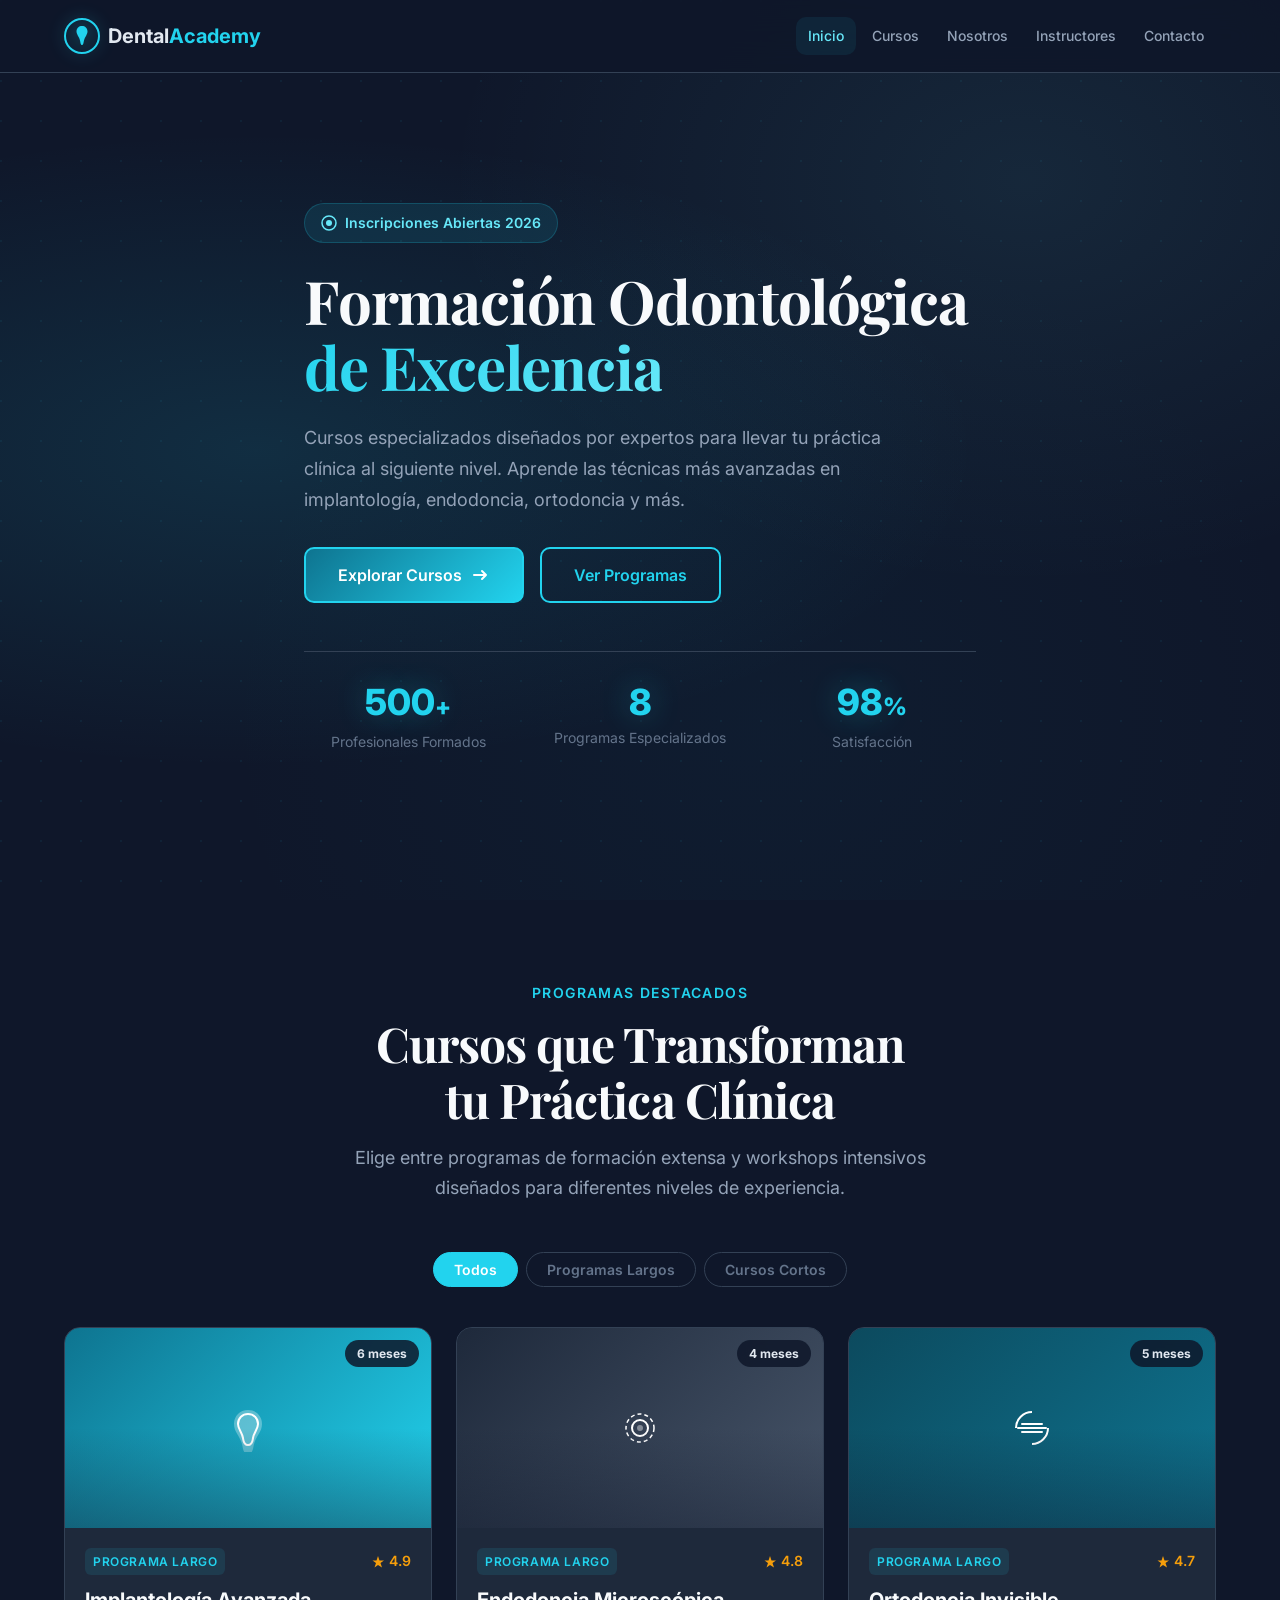
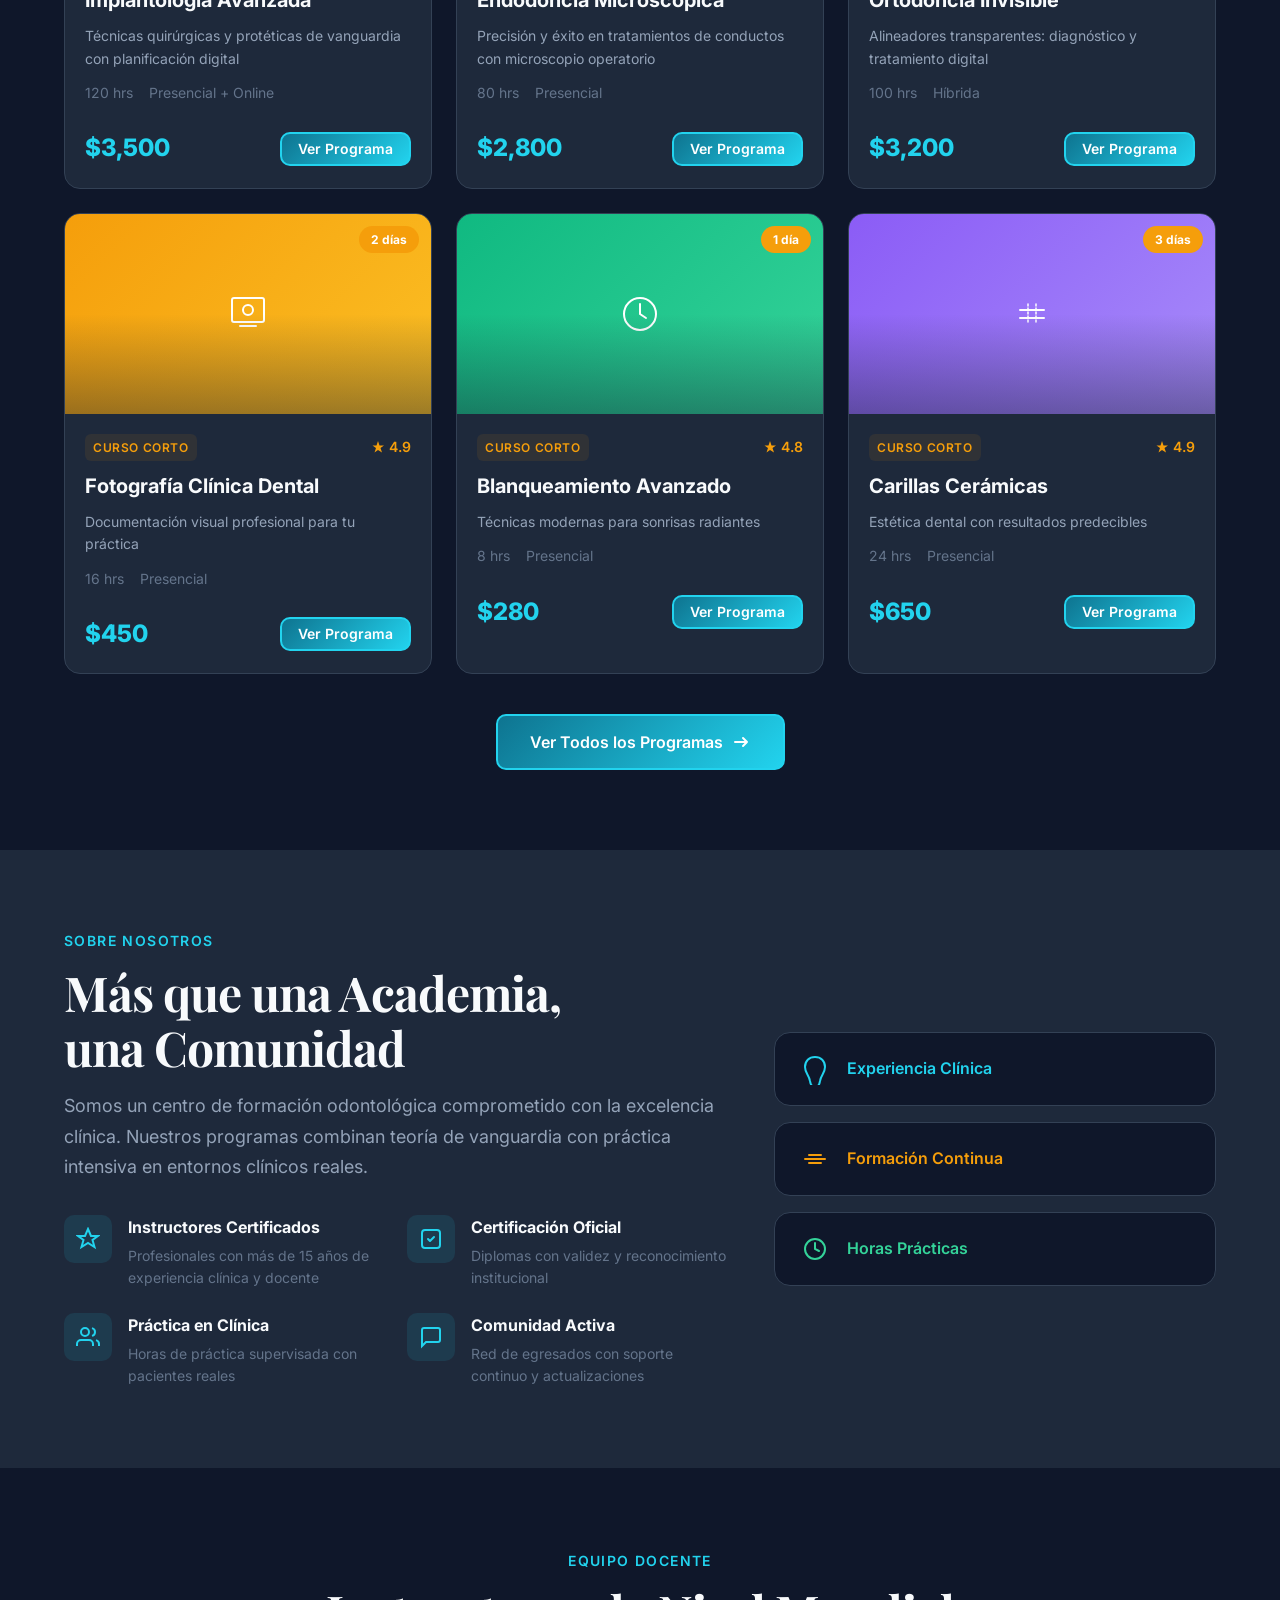
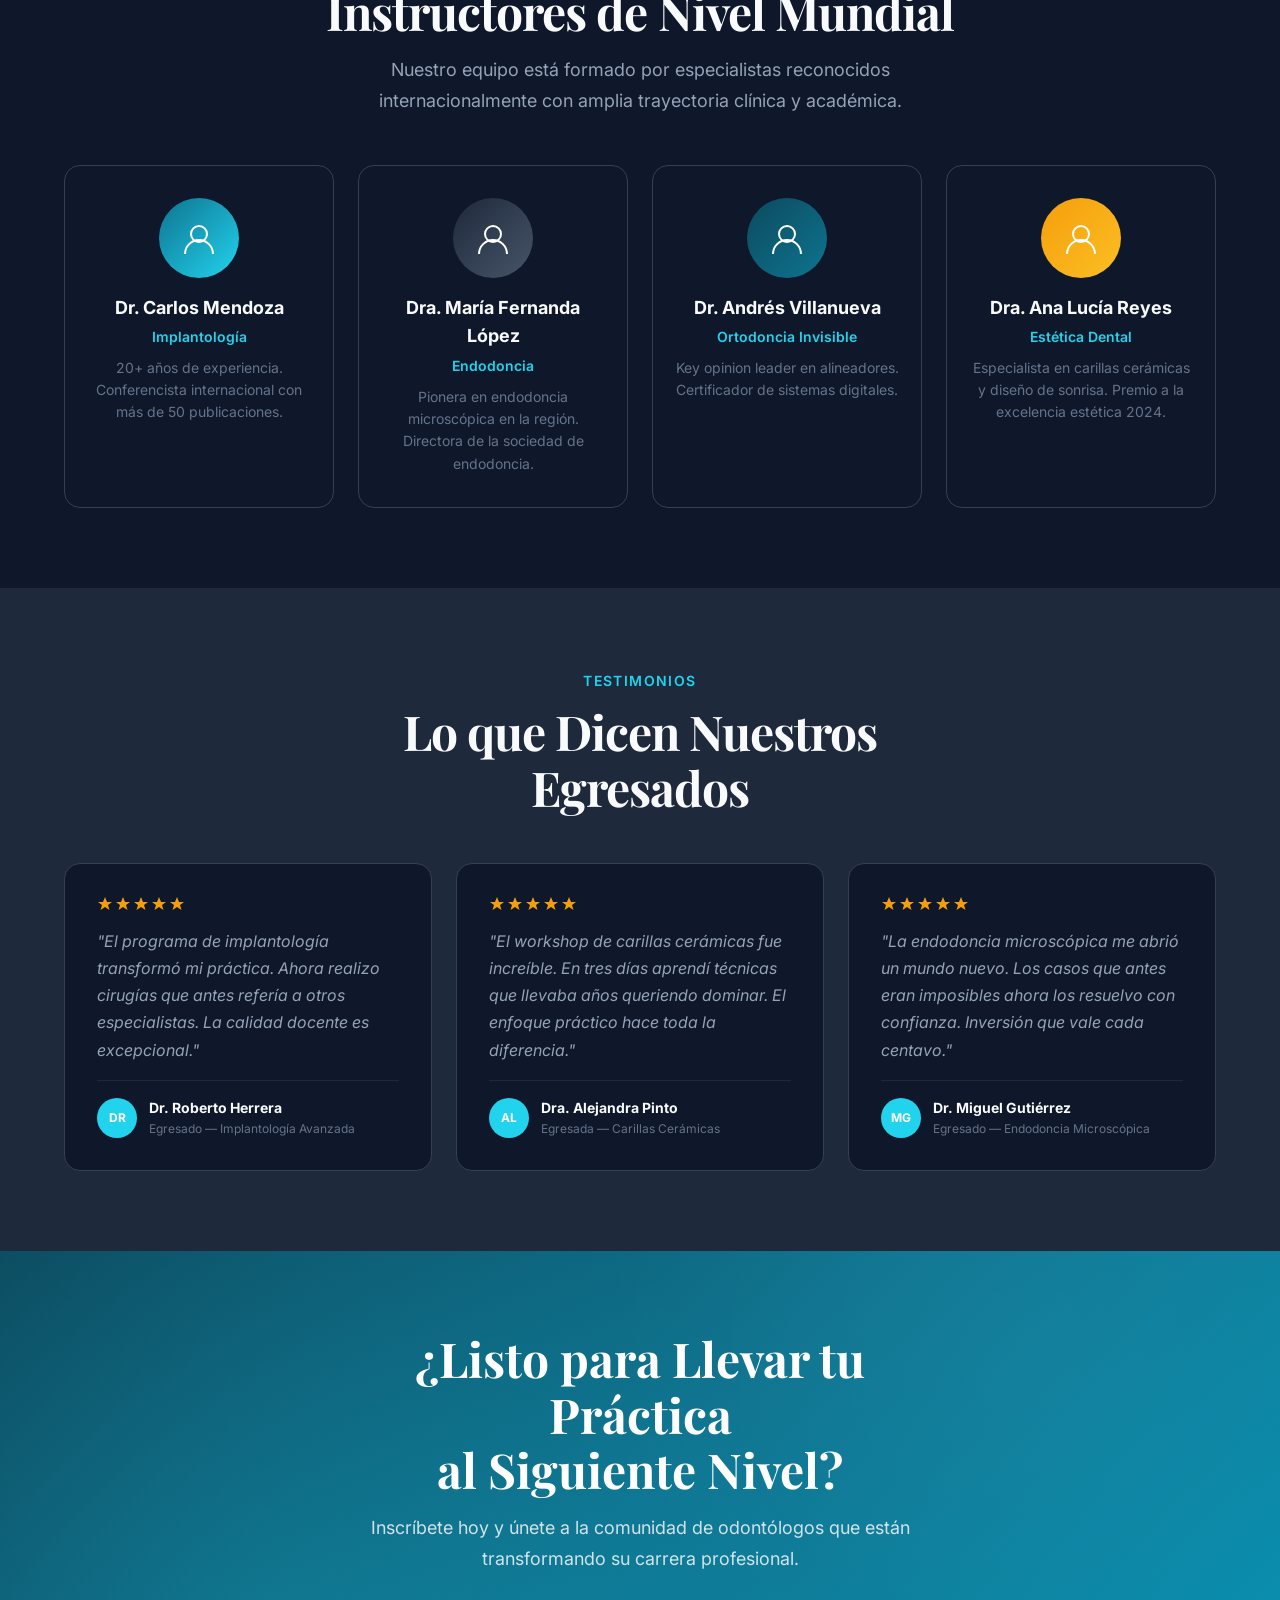
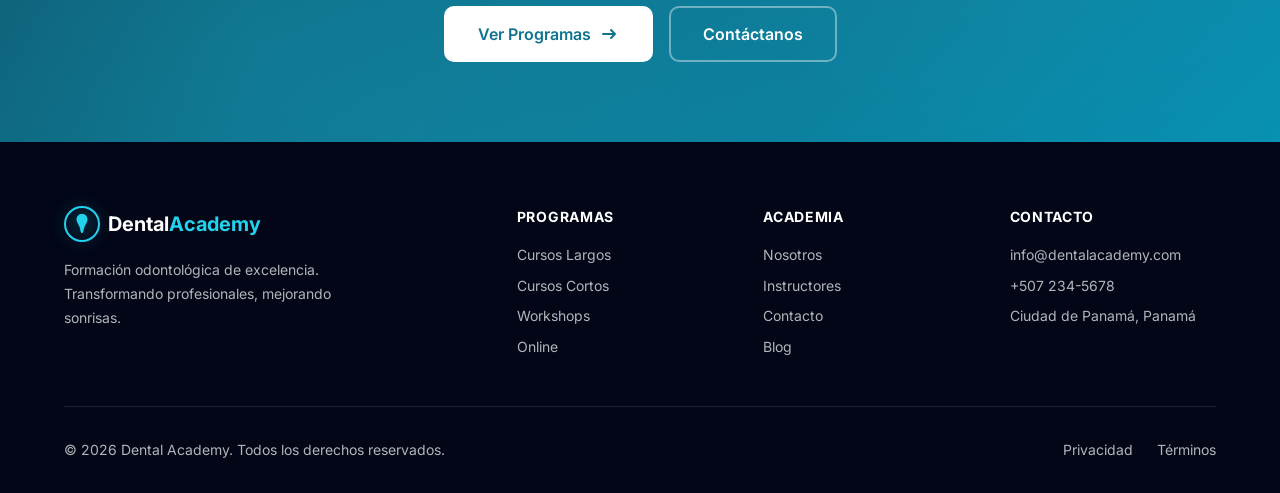
==== commit 73509e70: "feat: add hero background video with dark overlay for text readability - Embedded hero-bg.mp4 as aut" ====
--- a/templates/index.html
+++ b/templates/index.html
@@ -37,6 +37,10 @@
     <main id="main-content">
         <section class="hero" aria-labelledby="hero-title">
             <div class="hero__bg">
+                <video class="hero__video" autoplay muted loop playsinline poster aria-hidden="true">
+                    <source src="/static/video/hero-bg.mp4" type="video/mp4">
+                </video>
+                <div class="hero__video-overlay" aria-hidden="true"></div>
                 <div class="hero__gradient"></div>
                 <div class="hero__pattern" aria-hidden="true"></div>
             </div>
--- a/static/css/style.css
+++ b/static/css/style.css
@@ -1,20 +1,20 @@
 :root {
-    --color-primary: #0e7490;
-    --color-primary-light: #22d3ee;
-    --color-primary-dark: #0c4a5e;
-    --color-secondary: #1e293b;
+    --color-primary: #22d3ee;
+    --color-primary-light: #67e8f9;
+    --color-primary-dark: #0e7490;
+    --color-secondary: #e2e8f0;
     --color-accent: #f59e0b;
     --color-accent-light: #fbbf24;
-    --color-surface: #ffffff;
-    --color-surface-alt: #f8fafc;
-    --color-surface-muted: #f1f5f9;
-    --color-on-surface: #1e293b;
-    --color-on-surface-secondary: #475569;
-    --color-on-surface-muted: #94a3b8;
-    --color-border: #e2e8f0;
-    --color-border-light: #f1f5f9;
-    --color-success: #10b981;
-    --color-error: #ef4444;
+    --color-surface: #0f172a;
+    --color-surface-alt: #1e293b;
+    --color-surface-muted: #334155;
+    --color-on-surface: #e2e8f0;
+    --color-on-surface-secondary: #94a3b8;
+    --color-on-surface-muted: #64748b;
+    --color-border: #334155;
+    --color-border-light: #1e293b;
+    --color-success: #34d399;
+    --color-error: #f87171;
 
     --font-body: 'Inter', system-ui, -apple-system, sans-serif;
     --font-heading: 'Playfair Display', Georgia, serif;
@@ -84,6 +84,11 @@
     -moz-osx-font-smoothing: grayscale;
 }
 
+::selection {
+    background: rgba(34, 211, 238, 0.3);
+    color: #fff;
+}
+
 img {
     max-width: 100%;
     height: auto;
@@ -160,16 +165,16 @@
     left: 0;
     right: 0;
     z-index: 100;
-    background: rgba(255, 255, 255, 0.9);
+    background: rgba(15, 23, 42, 0.9);
     backdrop-filter: blur(20px);
     -webkit-backdrop-filter: blur(20px);
-    border-bottom: 1px solid var(--color-border-light);
+    border-bottom: 1px solid var(--color-border);
     transition: background var(--transition-base), box-shadow var(--transition-base);
 }
 
 .header--scrolled {
-    background: rgba(255, 255, 255, 0.97);
-    box-shadow: var(--shadow-md);
+    background: rgba(15, 23, 42, 0.97);
+    box-shadow: 0 4px 30px rgba(0, 0, 0, 0.3);
 }
 
 .nav {
@@ -262,8 +267,8 @@
 
 .nav__link:hover,
 .nav__link--active {
-    color: var(--color-primary);
-    background: rgba(14, 116, 144, 0.05);
+    color: var(--color-primary-light);
+    background: rgba(34, 211, 238, 0.08);
 }
 
 @media (min-width: 1024px) {
@@ -306,19 +311,51 @@
 .hero__gradient {
     position: absolute;
     inset: 0;
+    z-index: 1;
     background:
-        radial-gradient(ellipse at 20% 50%, rgba(14, 116, 144, 0.08) 0%, transparent 50%),
-        radial-gradient(ellipse at 80% 20%, rgba(34, 211, 238, 0.06) 0%, transparent 40%),
-        radial-gradient(ellipse at 60% 80%, rgba(14, 116, 144, 0.04) 0%, transparent 50%);
+        radial-gradient(ellipse at 20% 50%, rgba(34, 211, 238, 0.12) 0%, transparent 50%),
+        radial-gradient(ellipse at 80% 20%, rgba(103, 232, 249, 0.08) 0%, transparent 40%),
+        radial-gradient(ellipse at 60% 80%, rgba(14, 116, 144, 0.06) 0%, transparent 50%);
 }
 
 .hero__pattern {
     position: absolute;
     inset: 0;
-    opacity: 0.03;
+    z-index: 1;
+    opacity: 0.06;
     background-image:
-        radial-gradient(circle at 1px 1px, var(--color-on-surface) 1px, transparent 0);
+        radial-gradient(circle at 1px 1px, var(--color-primary) 1px, transparent 0);
     background-size: 40px 40px;
+}
+
+.hero__video {
+    position: absolute;
+    inset: 0;
+    width: 100%;
+    height: 100%;
+    object-fit: cover;
+    z-index: 0;
+}
+
+.hero__video-overlay {
+    position: absolute;
+    inset: 0;
+    z-index: 1;
+    background: linear-gradient(
+        180deg,
+        rgba(15, 23, 42, 0.5) 0%,
+        rgba(15, 23, 42, 0.3) 50%,
+        rgba(15, 23, 42, 0.7) 100%
+    );
+}
+
+@media (max-width: 768px) {
+    .hero__video {
+        display: none;
+    }
+    .hero__video-overlay {
+        display: none;
+    }
 }
 
 .hero__content {
@@ -332,12 +369,12 @@
     align-items: center;
     gap: var(--spacing-2);
     padding: var(--spacing-2) var(--spacing-4);
-    background: rgba(14, 116, 144, 0.08);
-    border: 1px solid rgba(14, 116, 144, 0.15);
+    background: rgba(34, 211, 238, 0.1);
+    border: 1px solid rgba(34, 211, 238, 0.2);
     border-radius: var(--radius-full);
     font-size: var(--text-sm);
     font-weight: 600;
-    color: var(--color-primary);
+    color: var(--color-primary-light);
     margin-bottom: var(--spacing-6);
 }
 
@@ -346,13 +383,16 @@
     font-size: clamp(var(--text-4xl), 6vw, var(--text-6xl));
     font-weight: 700;
     line-height: 1.1;
-    color: var(--color-secondary);
+    color: #f8fafc;
     margin-bottom: var(--spacing-6);
     letter-spacing: -0.02em;
 }
 
 .hero__title-accent {
-    color: var(--color-primary);
+    background: linear-gradient(135deg, var(--color-primary) 0%, var(--color-primary-light) 100%);
+    -webkit-background-clip: text;
+    -webkit-text-fill-color: transparent;
+    background-clip: text;
 }
 
 .hero__subtitle {
@@ -432,16 +472,16 @@
 }
 
 .btn--primary {
-    background: var(--color-primary);
+    background: linear-gradient(135deg, var(--color-primary-dark), var(--color-primary));
     color: #fff;
     border-color: var(--color-primary);
 }
 
 .btn--primary:hover {
-    background: var(--color-primary-dark);
-    border-color: var(--color-primary-dark);
+    background: linear-gradient(135deg, var(--color-primary), var(--color-primary-light));
+    border-color: var(--color-primary-light);
     transform: translateY(-1px);
-    box-shadow: 0 4px 12px rgba(14, 116, 144, 0.3);
+    box-shadow: 0 4px 20px rgba(34, 211, 238, 0.3);
 }
 
 .btn--primary:active {
@@ -455,7 +495,7 @@
 }
 
 .btn--outline:hover {
-    background: rgba(14, 116, 144, 0.05);
+    background: rgba(34, 211, 238, 0.08);
 }
 
 .btn--white {
@@ -502,7 +542,7 @@
     font-size: clamp(var(--text-3xl), 4vw, var(--text-5xl));
     font-weight: 700;
     line-height: 1.15;
-    color: var(--color-secondary);
+    color: #f8fafc;
     margin-bottom: var(--spacing-4);
     letter-spacing: -0.02em;
 }
@@ -567,7 +607,7 @@
 }
 
 .course-card {
-    background: var(--color-surface);
+    background: var(--color-surface-alt);
     border: 1px solid var(--color-border);
     border-radius: var(--radius-lg);
     overflow: hidden;
@@ -576,7 +616,7 @@
 
 .course-card:hover {
     transform: translateY(-4px);
-    box-shadow: var(--shadow-lg);
+    box-shadow: 0 8px 30px rgba(0, 0, 0, 0.3), 0 0 20px rgba(34, 211, 238, 0.05);
 }
 
 .course-card:focus-visible {
@@ -627,8 +667,8 @@
     position: absolute;
     top: var(--spacing-3);
     right: var(--spacing-3);
-    background: rgba(255, 255, 255, 0.95);
-    color: var(--color-secondary);
+    background: rgba(15, 23, 42, 0.85);
+    color: var(--color-on-surface);
     padding: var(--spacing-1) var(--spacing-3);
     border-radius: var(--radius-full);
     font-size: var(--text-xs);
@@ -660,7 +700,7 @@
     text-transform: uppercase;
     letter-spacing: 0.05em;
     color: var(--color-primary);
-    background: rgba(14, 116, 144, 0.08);
+    background: rgba(34, 211, 238, 0.1);
     padding: var(--spacing-1) var(--spacing-2);
     border-radius: var(--radius-sm);
 }
@@ -682,7 +722,7 @@
 .course-card__title {
     font-size: var(--text-xl);
     font-weight: 700;
-    color: var(--color-secondary);
+    color: #f8fafc;
     line-height: 1.3;
 }
 
@@ -778,7 +818,7 @@
     display: flex;
     align-items: center;
     justify-content: center;
-    background: rgba(14, 116, 144, 0.08);
+    background: rgba(34, 211, 238, 0.1);
     border-radius: var(--radius-md);
     color: var(--color-primary);
 }
@@ -786,7 +826,7 @@
 .about__feature-title {
     font-size: var(--text-base);
     font-weight: 700;
-    color: var(--color-secondary);
+    color: #f8fafc;
     margin-bottom: var(--spacing-1);
 }
 
@@ -811,13 +851,13 @@
     border-radius: var(--radius-lg);
     border: 1px solid var(--color-border);
     font-weight: 600;
-    color: var(--color-secondary);
+    color: var(--color-on-surface);
     transition: transform var(--transition-base), box-shadow var(--transition-base);
 }
 
 .about__card:hover {
     transform: translateX(8px);
-    box-shadow: var(--shadow-md);
+    box-shadow: 0 4px 20px rgba(0, 0, 0, 0.2);
 }
 
 .about__card--1 {
@@ -866,7 +906,7 @@
 
 .instructor-card:hover {
     transform: translateY(-4px);
-    box-shadow: var(--shadow-lg);
+    box-shadow: 0 8px 30px rgba(0, 0, 0, 0.3);
 }
 
 .instructor-card__avatar {
@@ -899,7 +939,7 @@
 .instructor-card__name {
     font-size: var(--text-lg);
     font-weight: 700;
-    color: var(--color-secondary);
+    color: #f8fafc;
     margin-bottom: var(--spacing-1);
 }
 
@@ -983,7 +1023,7 @@
     display: block;
     font-size: var(--text-sm);
     font-weight: 700;
-    color: var(--color-secondary);
+    color: #f8fafc;
     font-style: normal;
 }
 
@@ -995,7 +1035,7 @@
 
 .cta-section {
     padding: var(--spacing-20) 0;
-    background: linear-gradient(135deg, var(--color-primary-dark) 0%, var(--color-primary) 50%, #0891b2 100%);
+    background: linear-gradient(135deg, #0c4a5e 0%, #0e7490 50%, #0891b2 100%);
     position: relative;
     overflow: hidden;
 }
@@ -1005,8 +1045,8 @@
     position: absolute;
     inset: 0;
     background:
-        radial-gradient(circle at 20% 80%, rgba(34, 211, 238, 0.2) 0%, transparent 50%),
-        radial-gradient(circle at 80% 20%, rgba(255, 255, 255, 0.05) 0%, transparent 40%);
+        radial-gradient(circle at 20% 80%, rgba(34, 211, 238, 0.15) 0%, transparent 50%),
+        radial-gradient(circle at 80% 20%, rgba(255, 255, 255, 0.03) 0%, transparent 40%);
 }
 
 .cta-section__content {
@@ -1042,7 +1082,7 @@
 
 .page-hero {
     padding: calc(var(--header-height) + var(--spacing-16)) 0 var(--spacing-12);
-    background: var(--color-surface-alt);
+    background: var(--color-surface);
     text-align: center;
 }
 
@@ -1050,7 +1090,7 @@
     font-family: var(--font-heading);
     font-size: clamp(var(--text-4xl), 5vw, var(--text-5xl));
     font-weight: 700;
-    color: var(--color-secondary);
+    color: #f8fafc;
     margin-bottom: var(--spacing-4);
 }
 
@@ -1088,7 +1128,7 @@
 
 .course-detail-hero {
     padding: calc(var(--header-height) + var(--spacing-12)) 0 var(--spacing-10);
-    background: var(--color-surface-alt);
+    background: var(--color-surface);
 }
 
 .course-detail__back {
@@ -1131,7 +1171,7 @@
     font-family: var(--font-heading);
     font-size: clamp(var(--text-3xl), 5vw, var(--text-5xl));
     font-weight: 700;
-    color: var(--color-secondary);
+    color: #f8fafc;
     margin-bottom: var(--spacing-2);
 }
 
@@ -1163,7 +1203,7 @@
 .course-detail__section-title {
     font-size: var(--text-2xl);
     font-weight: 700;
-    color: var(--color-secondary);
+    color: #f8fafc;
     margin-bottom: var(--spacing-4);
     padding-bottom: var(--spacing-3);
     border-bottom: 2px solid var(--color-border);
@@ -1222,7 +1262,7 @@
     font-size: var(--text-xs);
     font-weight: 700;
     color: var(--color-primary);
-    background: rgba(14, 116, 144, 0.08);
+    background: rgba(34, 211, 238, 0.1);
     padding: var(--spacing-1) var(--spacing-2);
     border-radius: var(--radius-sm);
 }
@@ -1230,7 +1270,7 @@
 .course-detail__module-name {
     font-size: var(--text-base);
     font-weight: 600;
-    color: var(--color-secondary);
+    color: #f8fafc;
 }
 
 .course-detail__module-weeks {
@@ -1271,7 +1311,7 @@
 }
 
 .course-detail__card-row strong {
-    color: var(--color-secondary);
+    color: #f8fafc;
     font-weight: 600;
 }
 
@@ -1330,7 +1370,7 @@
     display: flex;
     align-items: center;
     justify-content: center;
-    background: rgba(14, 116, 144, 0.08);
+    background: rgba(34, 211, 238, 0.1);
     border-radius: var(--radius-md);
     color: var(--color-primary);
     flex-shrink: 0;
@@ -1339,7 +1379,7 @@
 .contact__info-item h3 {
     font-size: var(--text-base);
     font-weight: 700;
-    color: var(--color-secondary);
+    color: #f8fafc;
     margin-bottom: var(--spacing-1);
 }
 
@@ -1349,7 +1389,7 @@
 }
 
 .contact__form {
-    background: var(--color-surface-alt);
+    background: var(--color-surface);
     border: 1px solid var(--color-border);
     border-radius: var(--radius-lg);
     padding: var(--spacing-8);
@@ -1367,7 +1407,7 @@
 .form-label {
     font-size: var(--text-sm);
     font-weight: 600;
-    color: var(--color-secondary);
+    color: #f8fafc;
 }
 
 .form-input {
@@ -1376,7 +1416,7 @@
     font-family: var(--font-body);
     border: 1.5px solid var(--color-border);
     border-radius: var(--radius-md);
-    background: var(--color-surface);
+    background: var(--color-surface-alt);
     color: var(--color-on-surface);
     transition: border-color var(--transition-fast), box-shadow var(--transition-fast);
     min-height: 48px;
@@ -1385,7 +1425,7 @@
 .form-input:focus {
     outline: none;
     border-color: var(--color-primary);
-    box-shadow: 0 0 0 3px rgba(14, 116, 144, 0.1);
+    box-shadow: 0 0 0 3px rgba(34, 211, 238, 0.15);
 }
 
 .form-input::placeholder {
@@ -1398,7 +1438,7 @@
 }
 
 .footer {
-    background: var(--color-secondary);
+    background: #020617;
     color: rgba(255, 255, 255, 0.7);
     padding: var(--spacing-16) 0 var(--spacing-8);
 }
@@ -1527,3 +1567,48 @@
         display: none !important;
     }
 }
+
+@keyframes pulse-glow {
+    0%, 100% { box-shadow: 0 0 20px rgba(34, 211, 238, 0.1); }
+    50% { box-shadow: 0 0 40px rgba(34, 211, 238, 0.2); }
+}
+
+.course-card:hover {
+    animation: pulse-glow 2s ease-in-out infinite;
+}
+
+.hero__stat-number {
+    text-shadow: 0 0 30px rgba(34, 211, 238, 0.3);
+}
+
+.nav__logo-icon {
+    filter: drop-shadow(0 0 8px rgba(34, 211, 238, 0.4));
+}
+
+.course-card__image-placeholder {
+    position: relative;
+}
+
+.course-card__image-placeholder::after {
+    content: '';
+    position: absolute;
+    inset: 0;
+    background: linear-gradient(180deg, transparent 50%, rgba(15, 23, 42, 0.4) 100%);
+}
+
+::-webkit-scrollbar {
+    width: 8px;
+}
+
+::-webkit-scrollbar-track {
+    background: var(--color-surface);
+}
+
+::-webkit-scrollbar-thumb {
+    background: var(--color-surface-muted);
+    border-radius: 4px;
+}
+
+::-webkit-scrollbar-thumb:hover {
+    background: var(--color-primary-dark);
+}
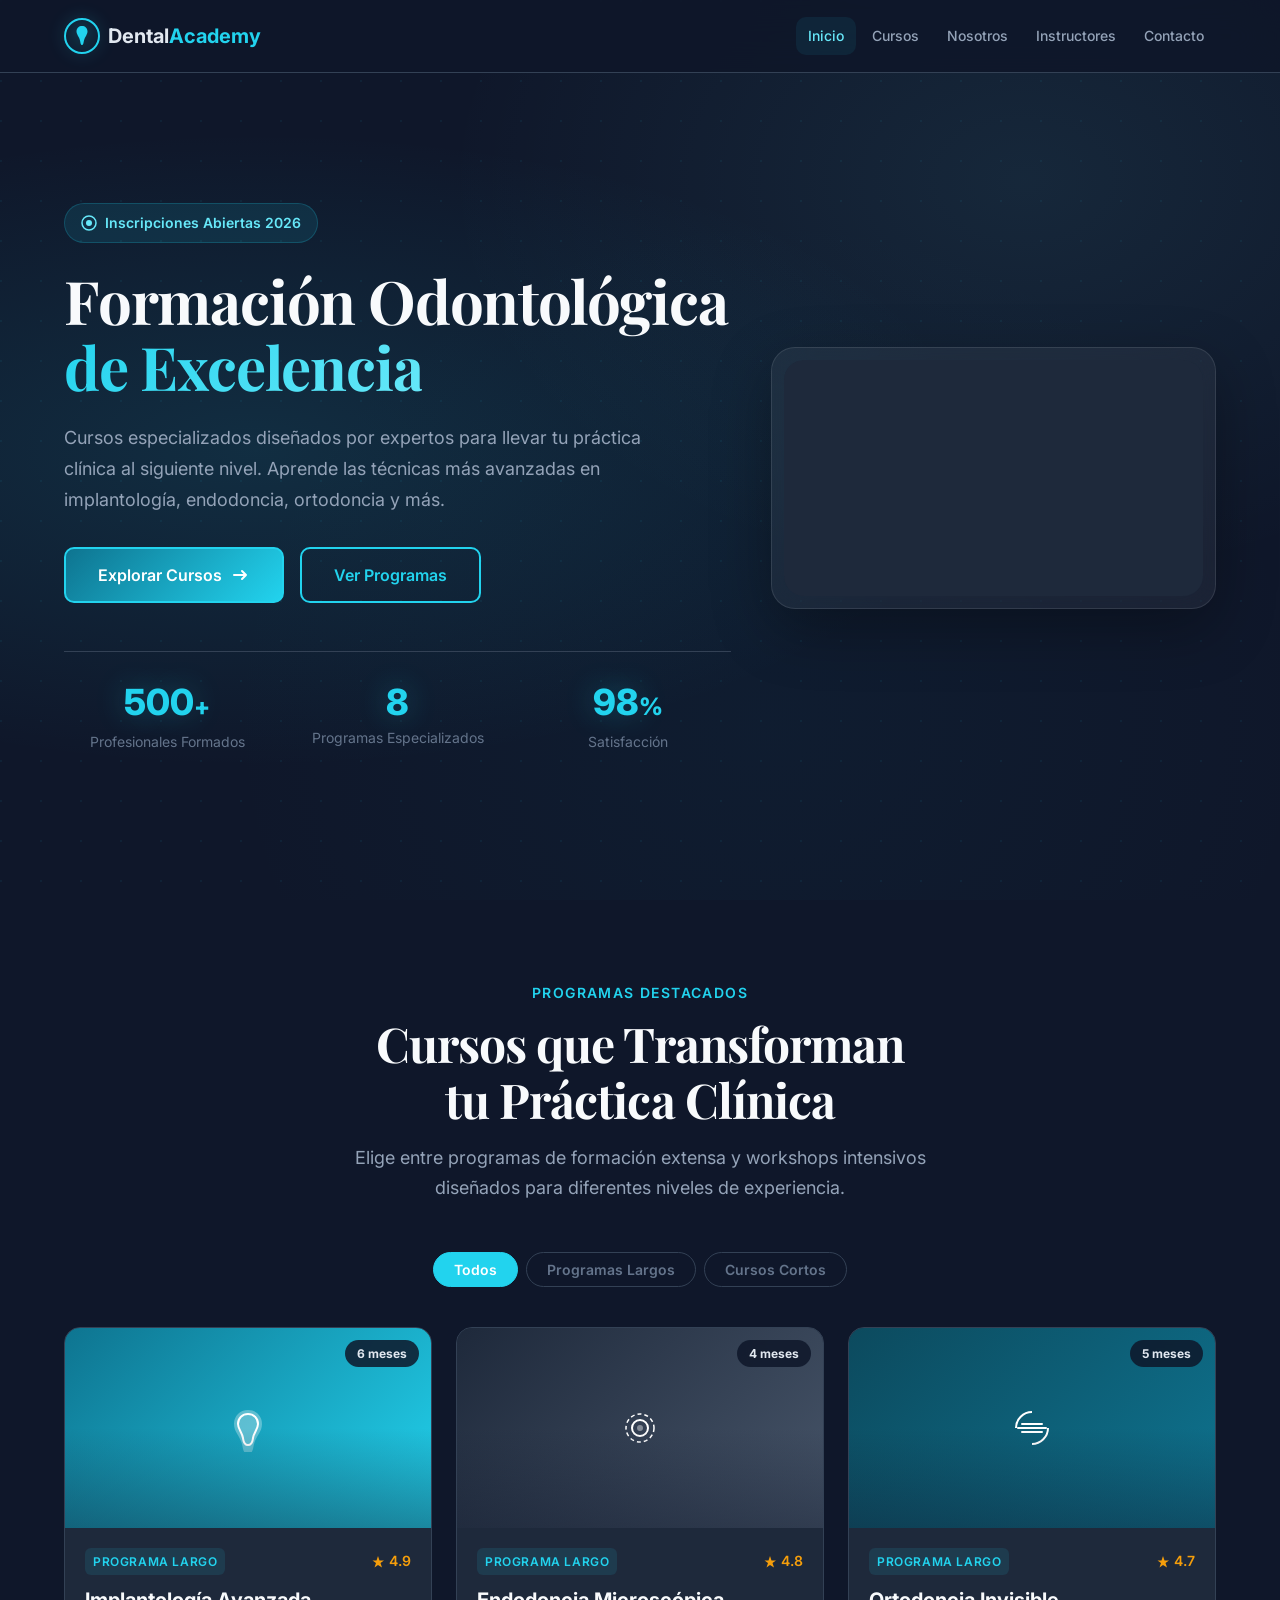
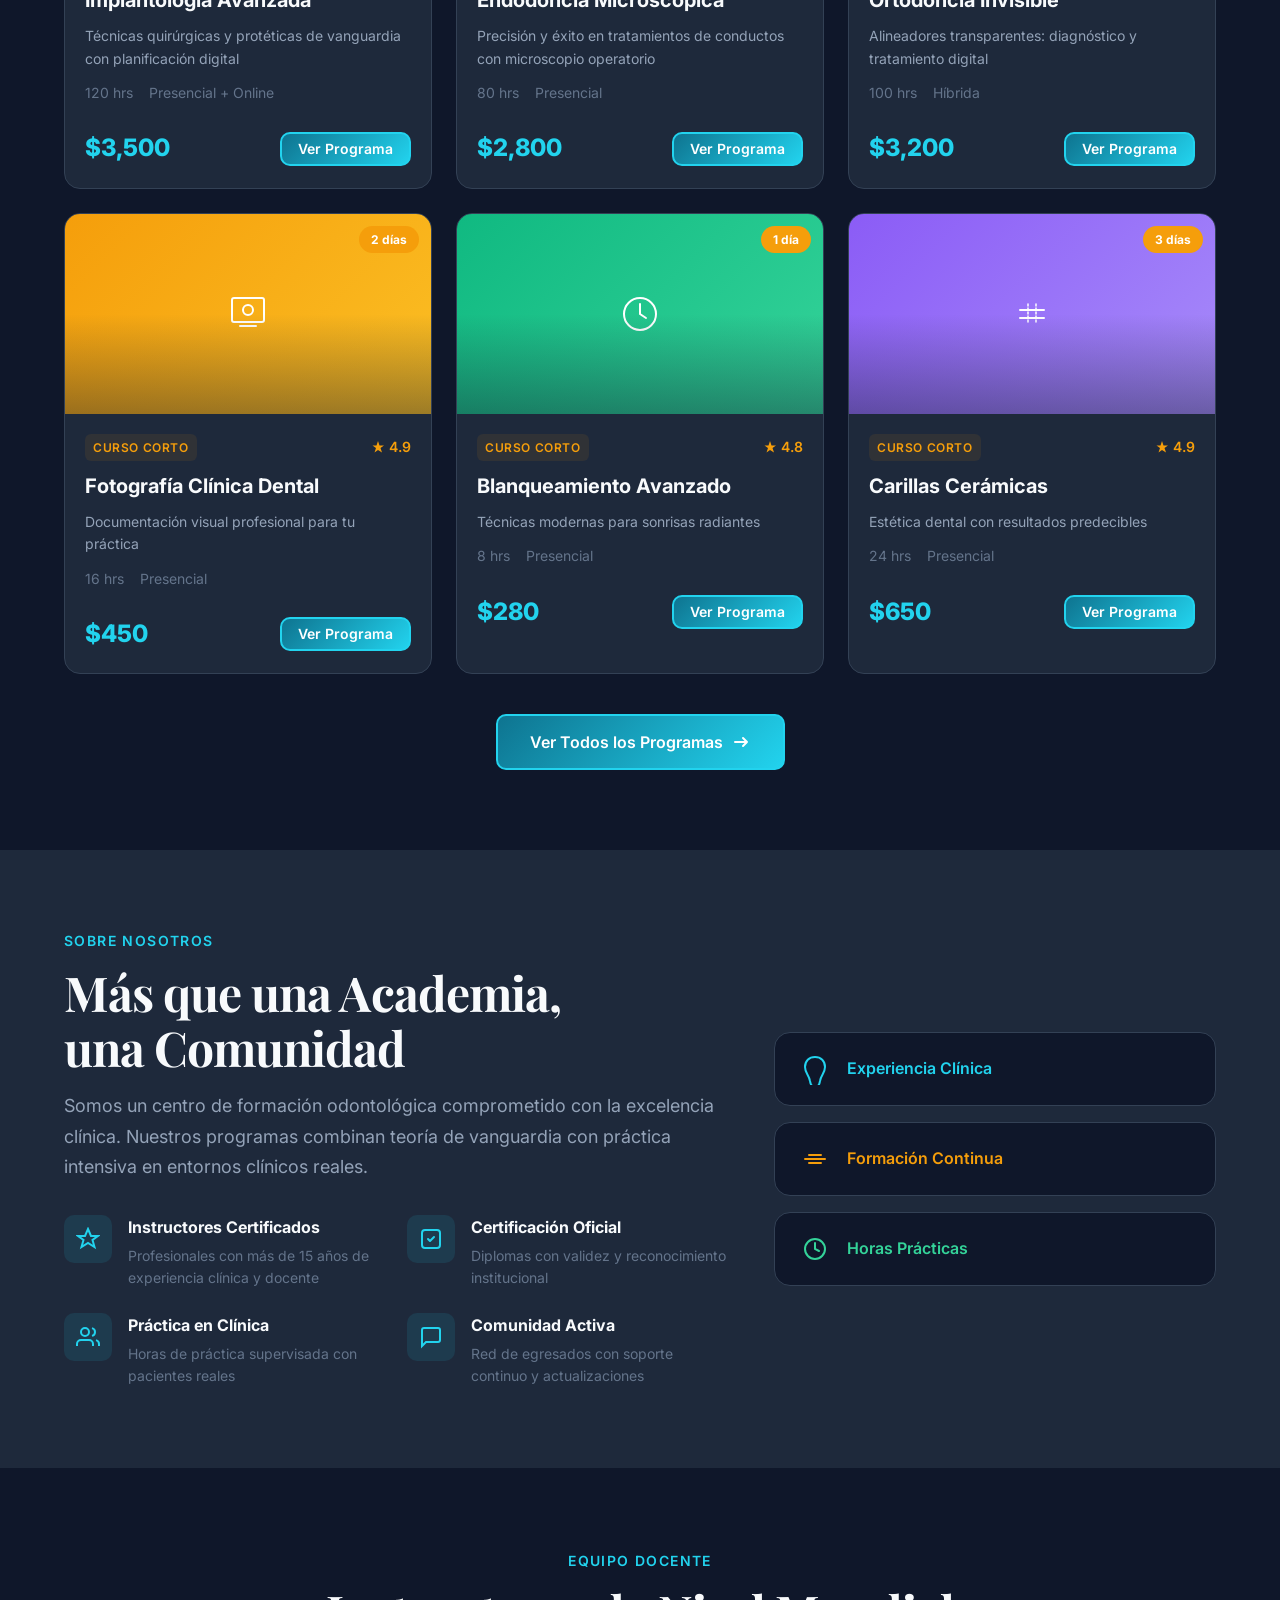
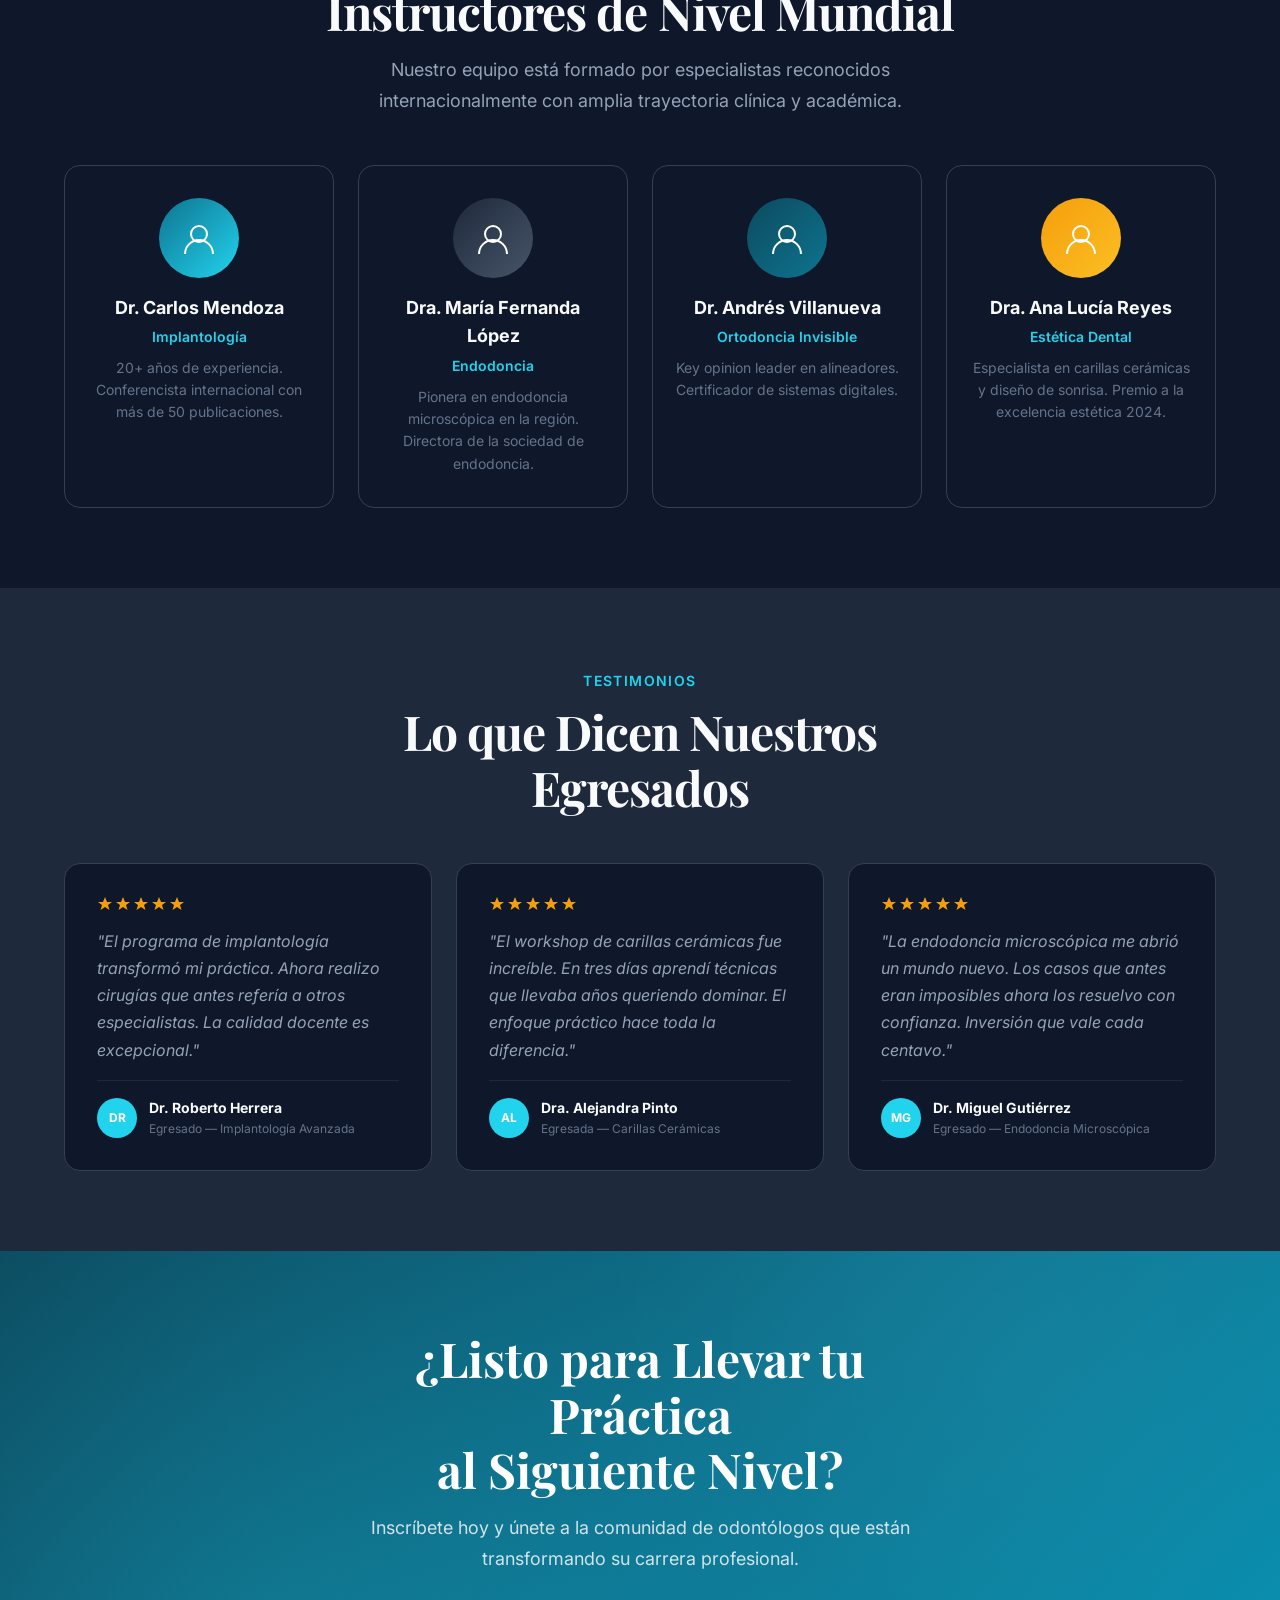
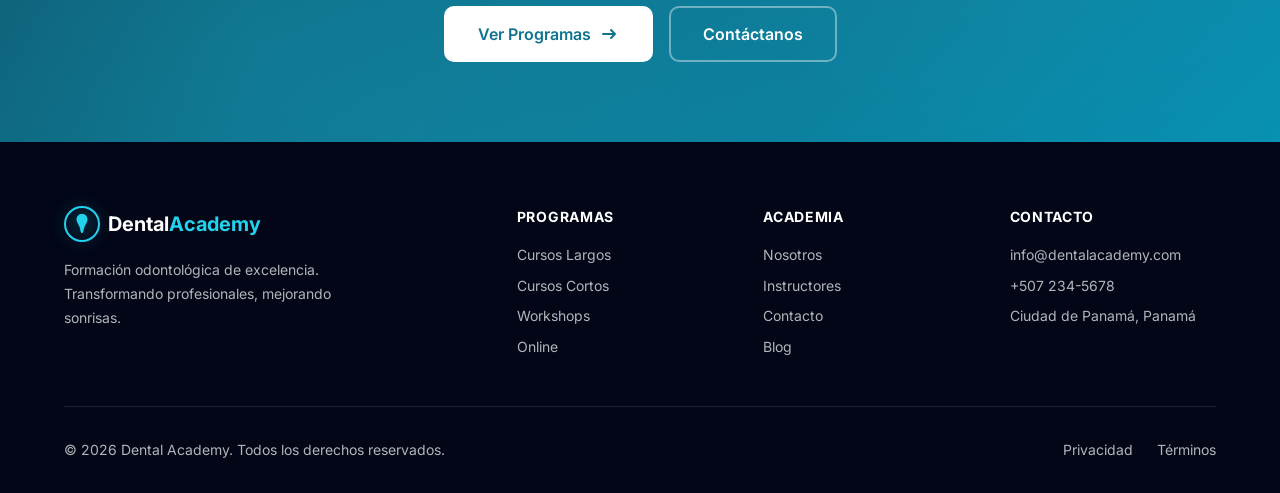
==== commit bee9eb6b: "feat: restructure hero as split layout with video card on right side - Hero now has two-column grid " ====
--- a/templates/index.html
+++ b/templates/index.html
@@ -37,14 +37,11 @@
     <main id="main-content">
         <section class="hero" aria-labelledby="hero-title">
             <div class="hero__bg">
-                <video class="hero__video" autoplay muted loop playsinline poster aria-hidden="true">
-                    <source src="/static/video/hero-bg.mp4" type="video/mp4">
-                </video>
-                <div class="hero__video-overlay" aria-hidden="true"></div>
                 <div class="hero__gradient"></div>
                 <div class="hero__pattern" aria-hidden="true"></div>
             </div>
-            <div class="hero__content container">
+            <div class="hero__grid container">
+                <div class="hero__content">
                 <span class="hero__badge">
                     <svg width="16" height="16" viewBox="0 0 16 16" fill="none" aria-hidden="true"><circle cx="8" cy="8" r="3" fill="currentColor"/><circle cx="8" cy="8" r="7" stroke="currentColor" stroke-width="1.5"/></svg>
                     Inscripciones Abiertas 2026
@@ -75,6 +72,16 @@
                         <span class="hero__stat-label">Satisfacción</span>
                     </div>
                 </div>
+                </div>
+                <div class="hero__video-block">
+                    <div class="hero__video-card">
+                        <div class="hero__video-wrapper">
+                            <video class="hero__video-media" autoplay muted loop playsinline>
+                                <source src="/static/video/hero-bg.mp4" type="video/mp4">
+                            </video>
+                        </div>
+                    </div>
+                </div>
             </div>
         </section>
 
--- a/static/css/style.css
+++ b/static/css/style.css
@@ -328,40 +328,65 @@
     background-size: 40px 40px;
 }
 
-.hero__video {
-    position: absolute;
-    inset: 0;
+.hero__grid {
+    position: relative;
+    z-index: 1;
+    display: grid;
+    grid-template-columns: 1fr;
+    gap: var(--spacing-10);
+    align-items: center;
+    width: 100%;
+}
+
+@media (min-width: 1024px) {
+    .hero__grid {
+        grid-template-columns: 1.2fr 0.8fr;
+    }
+}
+
+.hero__video-block {
+    display: none;
+}
+
+@media (min-width: 1024px) {
+    .hero__video-block {
+        display: block;
+    }
+}
+
+.hero__video-card {
+    background: rgba(255, 255, 255, 0.05);
+    backdrop-filter: blur(20px);
+    -webkit-backdrop-filter: blur(20px);
+    border: 1px solid rgba(255, 255, 255, 0.1);
+    border-radius: var(--radius-xl);
+    padding: var(--spacing-3);
+    box-shadow: 0 20px 60px rgba(0, 0, 0, 0.3);
+    transition: transform var(--transition-base), box-shadow var(--transition-base);
+}
+
+.hero__video-card:hover {
+    transform: translateY(-4px) scale(1.01);
+    box-shadow: 0 30px 80px rgba(0, 0, 0, 0.4), 0 0 40px rgba(34, 211, 238, 0.05);
+}
+
+.hero__video-wrapper {
+    border-radius: calc(var(--radius-xl) - 4px);
+    overflow: hidden;
+    aspect-ratio: 16 / 9;
+    background: var(--color-surface-alt);
+}
+
+.hero__video-media {
     width: 100%;
     height: 100%;
     object-fit: cover;
-    z-index: 0;
-}
-
-.hero__video-overlay {
-    position: absolute;
-    inset: 0;
-    z-index: 1;
-    background: linear-gradient(
-        180deg,
-        rgba(15, 23, 42, 0.5) 0%,
-        rgba(15, 23, 42, 0.3) 50%,
-        rgba(15, 23, 42, 0.7) 100%
-    );
-}
-
-@media (max-width: 768px) {
-    .hero__video {
-        display: none;
-    }
-    .hero__video-overlay {
-        display: none;
-    }
+    display: block;
 }
 
 .hero__content {
     position: relative;
     z-index: 1;
-    max-width: 720px;
 }
 
 .hero__badge {
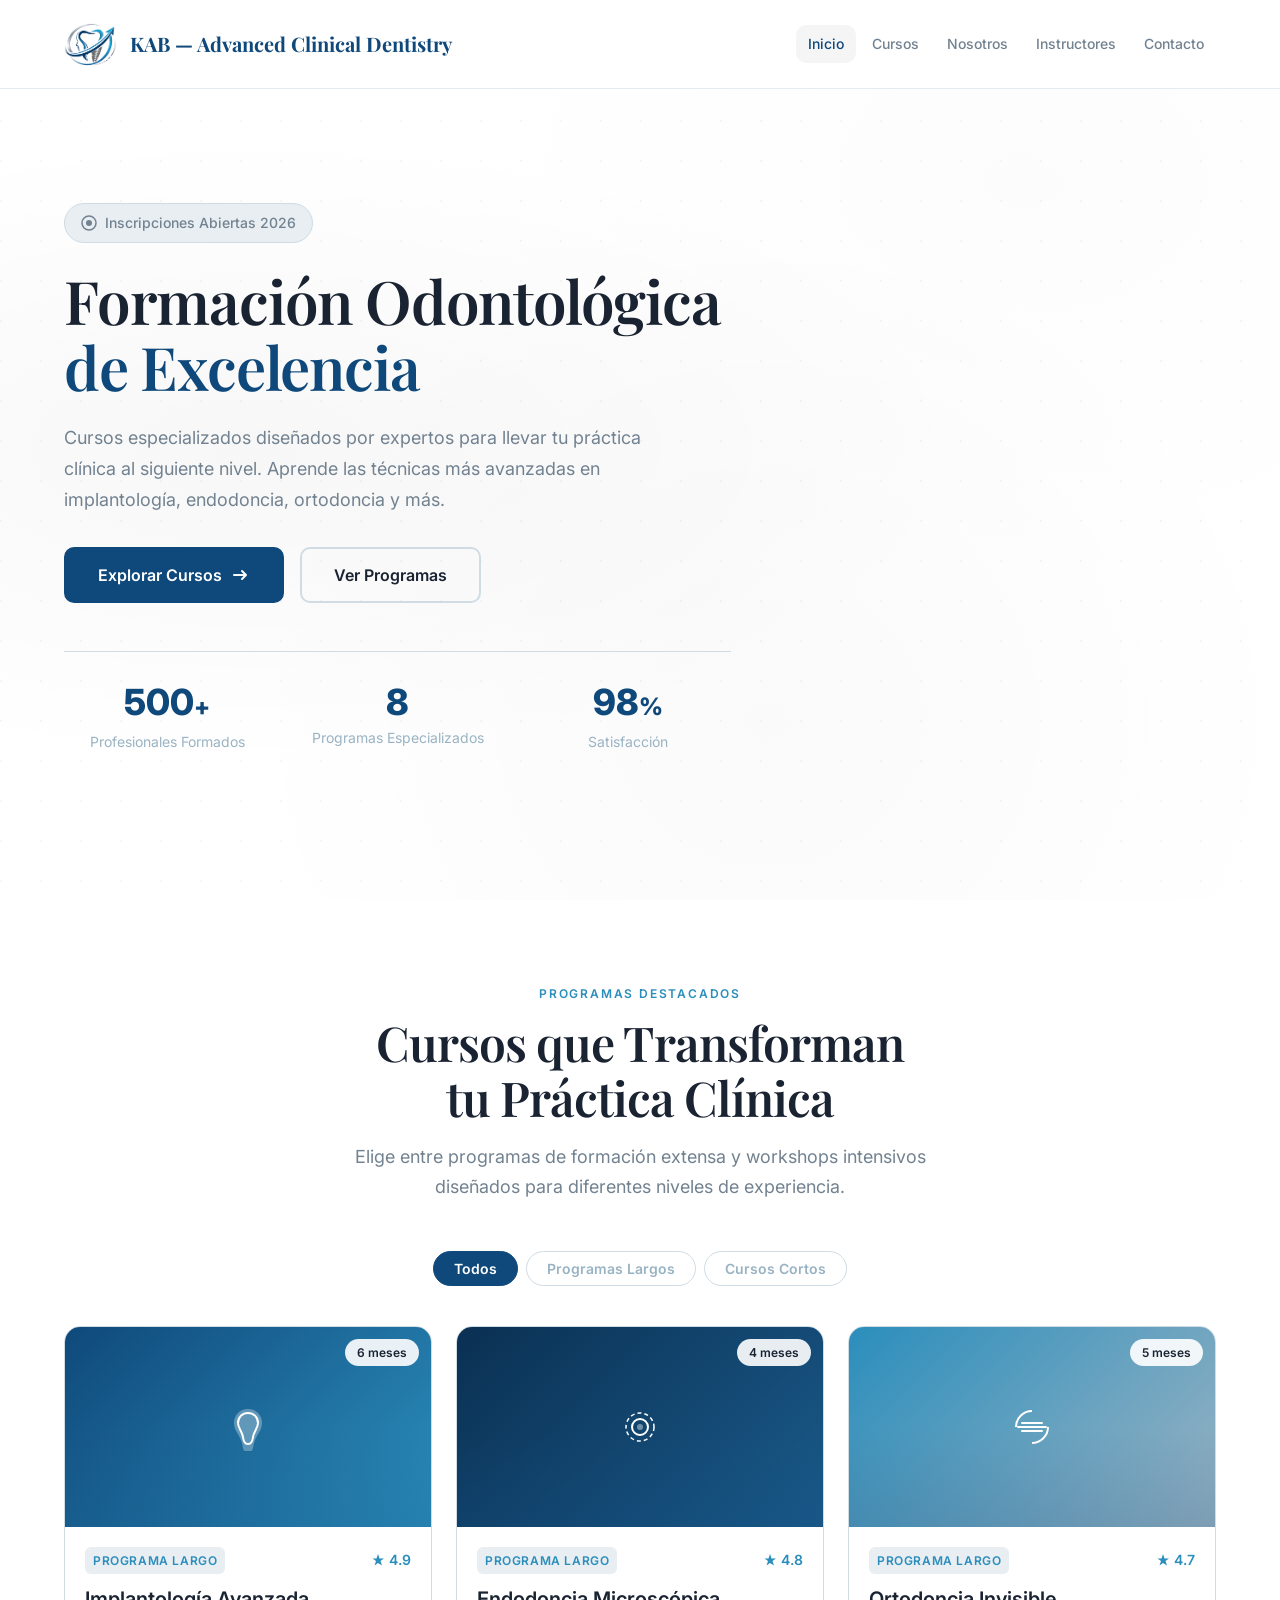
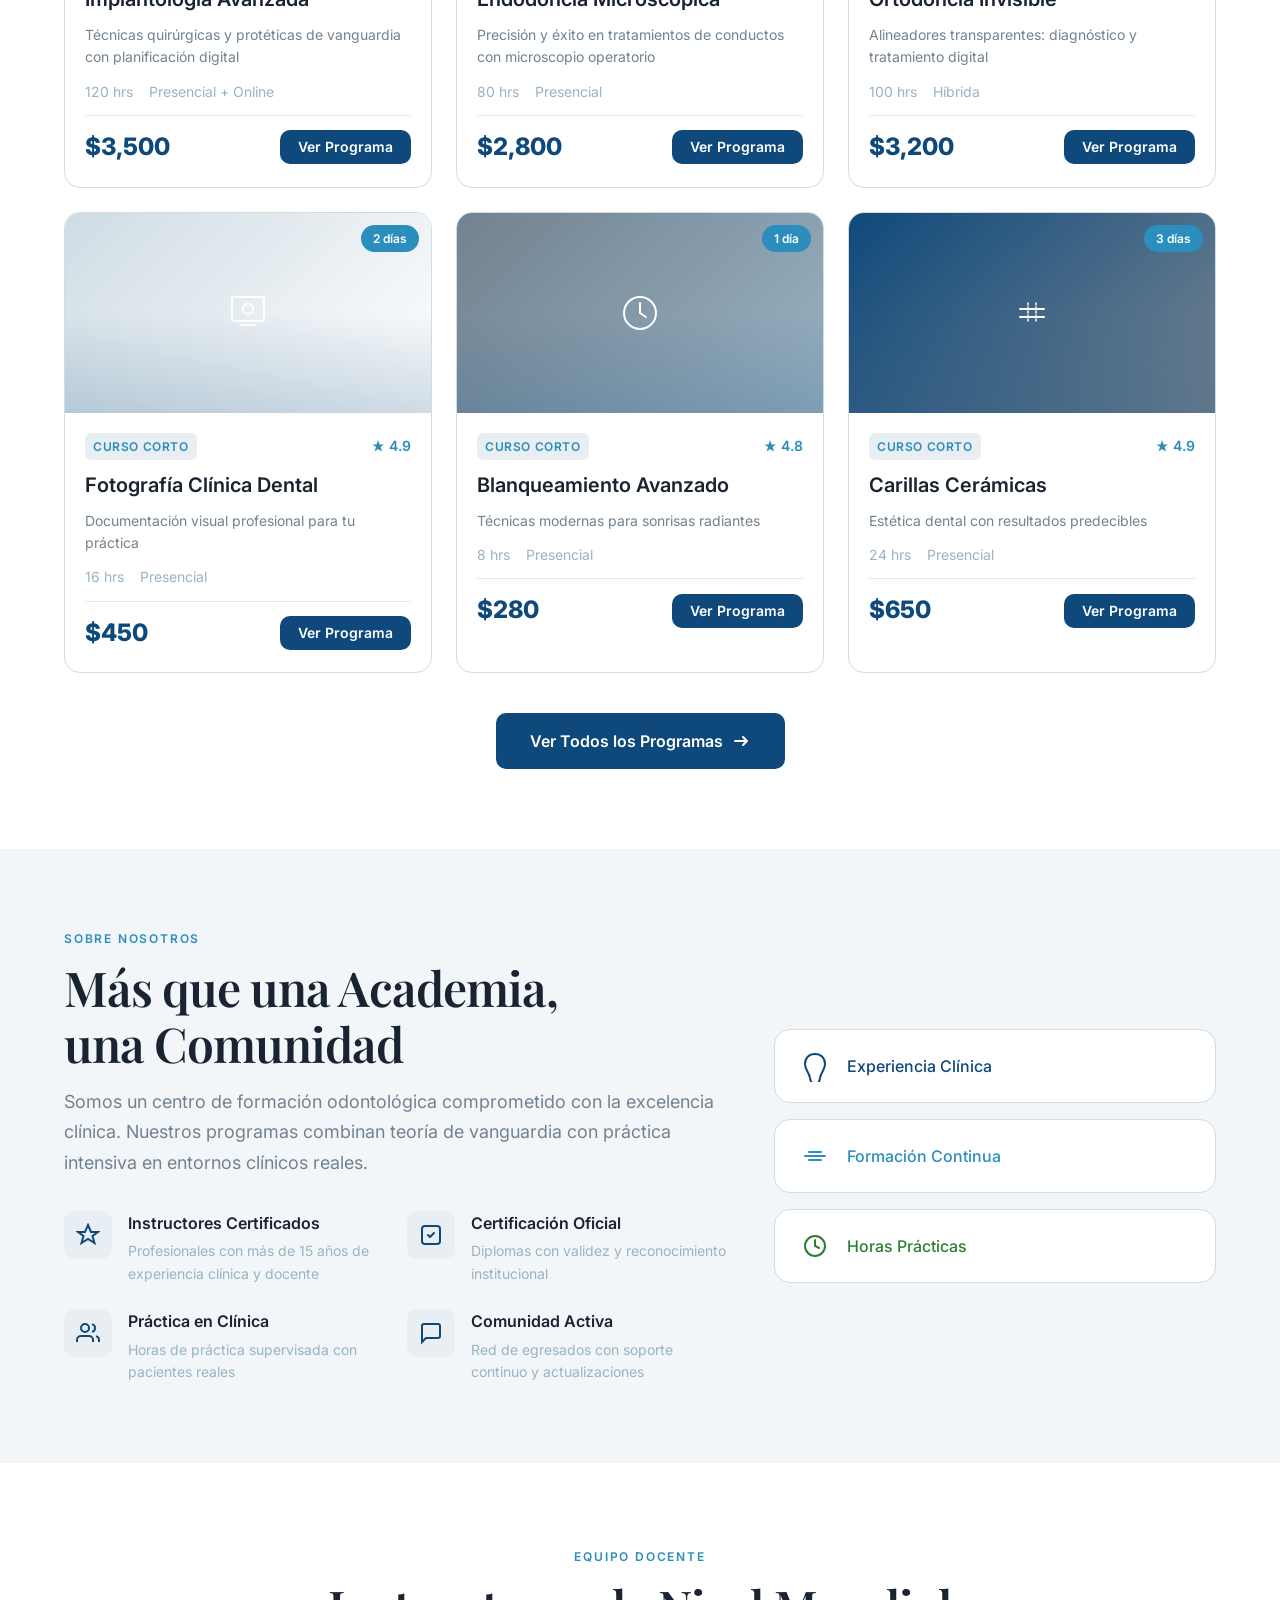
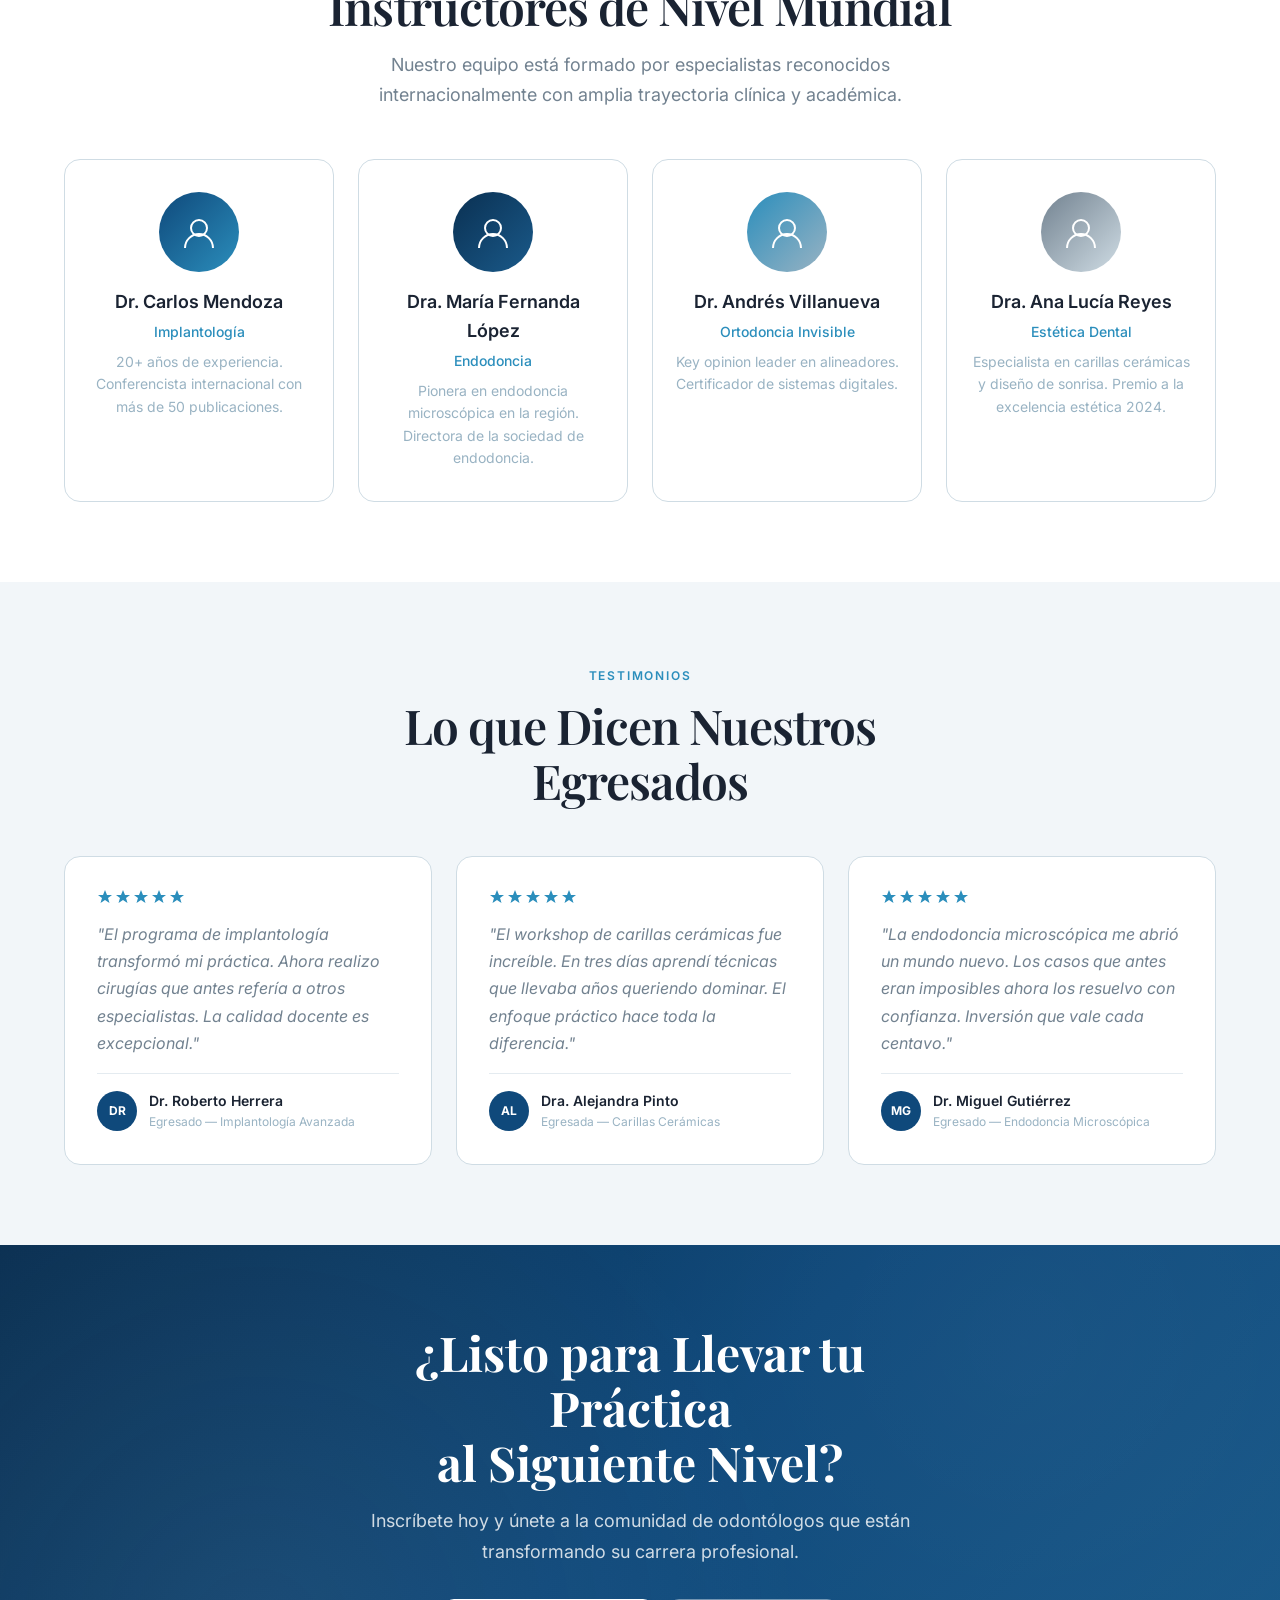
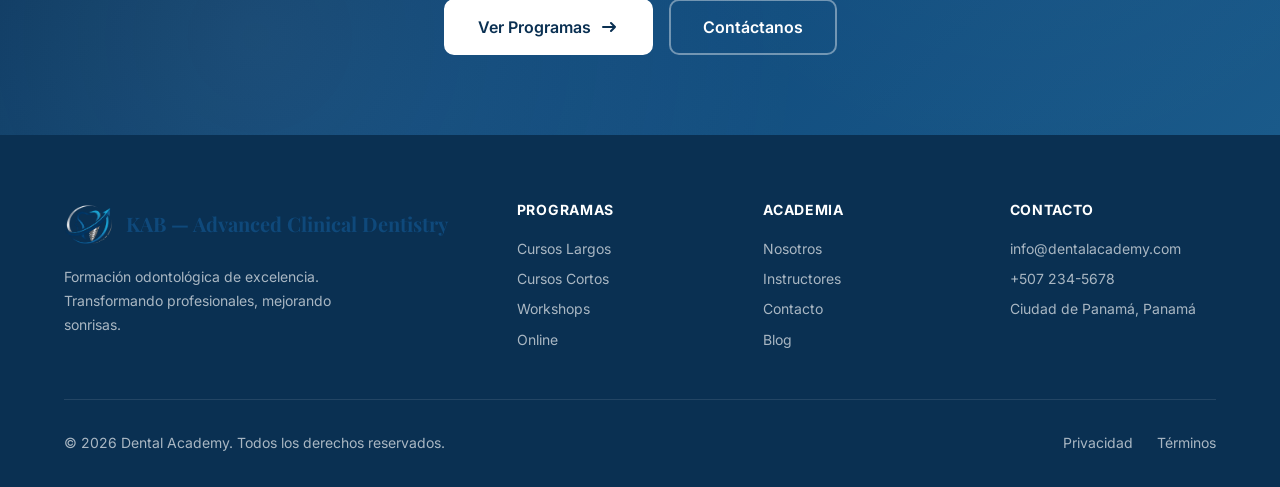
==== commit f189a2a7: "feat(ui): rebrand with KAB logo, color palette, and typography" ====
--- a/templates/index.html
+++ b/templates/index.html
@@ -7,7 +7,7 @@
     <link rel="stylesheet" href="/static/css/style.css">
     <link rel="preconnect" href="https://fonts.googleapis.com">
     <link rel="preconnect" href="https://fonts.gstatic.com" crossorigin>
-    <link href="https://fonts.googleapis.com/css2?family=Inter:wght@300;400;500;600;700;800&family=Playfair+Display:wght@400;600;700&display=swap" rel="stylesheet">
+    <link href="https://fonts.googleapis.com/css2?family=Inter:wght@300;400;500;600;700;800&family=Playfair+Display:wght@400;500;600;700&display=swap" rel="stylesheet">
 </head>
 <body>
     <a href="#main-content" class="skip-link">Saltar al contenido</a>
@@ -15,11 +15,8 @@
     <header class="header" id="header">
         <nav class="nav container">
             <a href="/" class="nav__logo" aria-label="Dental Academy - Inicio">
-                <svg class="nav__logo-icon" width="36" height="36" viewBox="0 0 36 36" fill="none" aria-hidden="true">
-                    <circle cx="18" cy="18" r="17" stroke="currentColor" stroke-width="2"/>
-                    <path d="M18 8c-3 0-5.5 2-5.5 5.5 0 3 2.5 5 3.5 9 .5 2 .5 4.5 2 4.5s1.5-2.5 2-4.5c1-4 3.5-6 3.5-9C23.5 10 21 8 18 8z" fill="currentColor"/>
-                </svg>
-                <span>Dental<span class="nav__logo-accent">Academy</span></span>
+                <img src="/static/images/logo.png" alt="KAB" class="nav__logo-img">
+                <span class="nav__logo-text">KAB — Advanced Clinical Dentistry</span>
             </a>
             <button class="nav__toggle" aria-label="Abrir menú" aria-expanded="false" id="nav-toggle">
                 <span></span><span></span><span></span>
@@ -73,15 +70,7 @@
                     </div>
                 </div>
                 </div>
-                <div class="hero__video-block">
-                    <div class="hero__video-card">
-                        <div class="hero__video-wrapper">
-                            <video class="hero__video-media" autoplay muted loop playsinline>
-                                <source src="/static/video/hero-bg.mp4" type="video/mp4">
-                            </video>
-                        </div>
-                    </div>
-                </div>
+
             </div>
         </section>
 
@@ -470,11 +459,8 @@
             <div class="footer__grid">
                 <div class="footer__brand">
                     <a href="/" class="nav__logo" aria-label="Dental Academy - Inicio">
-                        <svg class="nav__logo-icon" width="36" height="36" viewBox="0 0 36 36" fill="none" aria-hidden="true">
-                            <circle cx="18" cy="18" r="17" stroke="currentColor" stroke-width="2"/>
-                            <path d="M18 8c-3 0-5.5 2-5.5 5.5 0 3 2.5 5 3.5 9 .5 2 .5 4.5 2 4.5s1.5-2.5 2-4.5c1-4 3.5-6 3.5-9C23.5 10 21 8 18 8z" fill="currentColor"/>
-                        </svg>
-                        <span>Dental<span class="nav__logo-accent">Academy</span></span>
+                        <img src="/static/images/logo.png" alt="KAB" class="nav__logo-img">
+                        <span class="nav__logo-text">KAB — Advanced Clinical Dentistry</span>
                     </a>
                     <p class="footer__brand-desc">Formación odontológica de excelencia. Transformando profesionales, mejorando sonrisas.</p>
                 </div>
--- a/static/css/style.css
+++ b/static/css/style.css
@@ -1,20 +1,20 @@
 :root {
-    --color-primary: #22d3ee;
-    --color-primary-light: #67e8f9;
-    --color-primary-dark: #0e7490;
-    --color-secondary: #e2e8f0;
-    --color-accent: #f59e0b;
-    --color-accent-light: #fbbf24;
-    --color-surface: #0f172a;
-    --color-surface-alt: #1e293b;
-    --color-surface-muted: #334155;
-    --color-on-surface: #e2e8f0;
-    --color-on-surface-secondary: #94a3b8;
-    --color-on-surface-muted: #64748b;
-    --color-border: #334155;
-    --color-border-light: #1e293b;
-    --color-success: #34d399;
-    --color-error: #f87171;
+    --color-primary: #0F497B;
+    --color-primary-light: #2B8EBC;
+    --color-primary-dark: #0a3052;
+    --color-secondary: #728290;
+    --color-accent: #2B8EBC;
+    --color-accent-light: #99B3C3;
+    --color-surface: #FFFFFF;
+    --color-surface-alt: #f2f6f9;
+    --color-surface-muted: #e8eef2;
+    --color-on-surface: #1a2332;
+    --color-on-surface-secondary: #728290;
+    --color-on-surface-muted: #99B3C3;
+    --color-border: #CFDCE4;
+    --color-border-light: #e4ebf0;
+    --color-success: #2e7d32;
+    --color-error: #c62828;
 
     --font-body: 'Inter', system-ui, -apple-system, sans-serif;
     --font-heading: 'Playfair Display', Georgia, serif;
@@ -49,16 +49,16 @@
     --radius-xl: 24px;
     --radius-full: 9999px;
 
-    --shadow-sm: 0 1px 2px rgba(0, 0, 0, 0.05);
-    --shadow-md: 0 4px 6px -1px rgba(0, 0, 0, 0.08), 0 2px 4px -2px rgba(0, 0, 0, 0.05);
-    --shadow-lg: 0 10px 25px -5px rgba(0, 0, 0, 0.1), 0 8px 10px -6px rgba(0, 0, 0, 0.05);
-    --shadow-xl: 0 20px 50px -12px rgba(0, 0, 0, 0.15);
+    --shadow-sm: 0 1px 2px rgba(15, 73, 123, 0.06);
+    --shadow-md: 0 4px 6px -1px rgba(15, 73, 123, 0.08), 0 2px 4px -2px rgba(15, 73, 123, 0.04);
+    --shadow-lg: 0 10px 25px -5px rgba(15, 73, 123, 0.1), 0 8px 10px -6px rgba(15, 73, 123, 0.05);
+    --shadow-xl: 0 20px 50px -12px rgba(15, 73, 123, 0.15);
 
     --transition-fast: 150ms ease;
     --transition-base: 250ms ease;
     --transition-slow: 400ms ease;
 
-    --header-height: 72px;
+    --header-height: 88px;
 }
 
 *,
@@ -85,8 +85,14 @@
 }
 
 ::selection {
-    background: rgba(34, 211, 238, 0.3);
-    color: #fff;
+    background: rgba(15, 73, 123, 0.15);
+    color: inherit;
+}
+
+.form-input:focus {
+    outline: none;
+    border-color: var(--color-primary);
+    box-shadow: 0 0 0 3px rgba(15, 73, 123, 0.15);
 }
 
 img {
@@ -165,16 +171,16 @@
     left: 0;
     right: 0;
     z-index: 100;
-    background: rgba(15, 23, 42, 0.9);
+    background: rgba(255, 255, 255, 0.9);
     backdrop-filter: blur(20px);
     -webkit-backdrop-filter: blur(20px);
-    border-bottom: 1px solid var(--color-border);
+    border-bottom: 1px solid var(--color-border-light);
     transition: background var(--transition-base), box-shadow var(--transition-base);
 }
 
 .header--scrolled {
-    background: rgba(15, 23, 42, 0.97);
-    box-shadow: 0 4px 30px rgba(0, 0, 0, 0.3);
+    background: rgba(255, 255, 255, 0.97);
+    box-shadow: var(--shadow-md);
 }
 
 .nav {
@@ -187,23 +193,47 @@
 .nav__logo {
     display: flex;
     align-items: center;
-    gap: var(--spacing-2);
+    gap: var(--spacing-3);
+    transition: opacity var(--transition-fast);
+}
+
+.nav__logo:hover {
+    opacity: 0.8;
+}
+
+.nav__logo-accent {
+    color: var(--color-primary);
+}
+
+.nav__logo-icon {
+    color: var(--color-primary);
+    filter: drop-shadow(0 0 4px rgba(0, 0, 0, 0.1));
+}
+
+.nav__logo-img {
+    height: 54px;
+    width: auto;
+    display: block;
+}
+
+.nav__logo-text {
+    font-family: var(--font-heading);
     font-size: var(--text-xl);
     font-weight: 700;
-    color: var(--color-secondary);
-    transition: opacity var(--transition-fast);
-}
-
-.nav__logo:hover {
-    opacity: 0.8;
-}
-
-.nav__logo-accent {
     color: var(--color-primary);
-}
-
-.nav__logo-icon {
-    color: var(--color-primary);
+    line-height: 1.2;
+}
+
+.footer__brand .nav__logo-text {
+    font-size: var(--text-2xl);
+}
+
+.footer__brand .nav__logo-img {
+    height: 50px;
+}
+
+.footer__brand .nav__logo-text {
+    font-size: var(--text-xl);
 }
 
 .nav__toggle {
@@ -267,8 +297,8 @@
 
 .nav__link:hover,
 .nav__link--active {
-    color: var(--color-primary-light);
-    background: rgba(34, 211, 238, 0.08);
+    color: var(--color-primary);
+    background: rgba(0, 0, 0, 0.04);
 }
 
 @media (min-width: 1024px) {
@@ -298,7 +328,7 @@
     min-height: min(100dvh, 900px);
     display: flex;
     align-items: center;
-    padding: calc(var(--header-height) + var(--spacing-12)) 0 var(--spacing-16);
+    padding: calc(var(--header-height) + var(--spacing-8)) 0 var(--spacing-16);
     overflow: hidden;
 }
 
@@ -313,18 +343,18 @@
     inset: 0;
     z-index: 1;
     background:
-        radial-gradient(ellipse at 20% 50%, rgba(34, 211, 238, 0.12) 0%, transparent 50%),
-        radial-gradient(ellipse at 80% 20%, rgba(103, 232, 249, 0.08) 0%, transparent 40%),
-        radial-gradient(ellipse at 60% 80%, rgba(14, 116, 144, 0.06) 0%, transparent 50%);
+        radial-gradient(ellipse at 20% 50%, rgba(0, 0, 0, 0.03) 0%, transparent 50%),
+        radial-gradient(ellipse at 80% 20%, rgba(192, 192, 192, 0.04) 0%, transparent 40%),
+        radial-gradient(ellipse at 60% 80%, rgba(0, 0, 0, 0.02) 0%, transparent 50%);
 }
 
 .hero__pattern {
     position: absolute;
     inset: 0;
     z-index: 1;
-    opacity: 0.06;
+    opacity: 0.04;
     background-image:
-        radial-gradient(circle at 1px 1px, var(--color-primary) 1px, transparent 0);
+        radial-gradient(circle at 1px 1px, var(--color-on-surface) 1px, transparent 0);
     background-size: 40px 40px;
 }
 
@@ -355,32 +385,28 @@
 }
 
 .hero__video-card {
-    background: rgba(255, 255, 255, 0.05);
-    backdrop-filter: blur(20px);
-    -webkit-backdrop-filter: blur(20px);
-    border: 1px solid rgba(255, 255, 255, 0.1);
+    background: var(--color-surface);
+    border: 1px solid var(--color-border);
     border-radius: var(--radius-xl);
     padding: var(--spacing-3);
-    box-shadow: 0 20px 60px rgba(0, 0, 0, 0.3);
+    box-shadow: 0 20px 60px rgba(15, 73, 123, 0.08);
     transition: transform var(--transition-base), box-shadow var(--transition-base);
 }
 
 .hero__video-card:hover {
     transform: translateY(-4px) scale(1.01);
-    box-shadow: 0 30px 80px rgba(0, 0, 0, 0.4), 0 0 40px rgba(34, 211, 238, 0.05);
+    box-shadow: 0 30px 80px rgba(15, 73, 123, 0.12);
 }
 
 .hero__video-wrapper {
     border-radius: calc(var(--radius-xl) - 4px);
     overflow: hidden;
-    aspect-ratio: 16 / 9;
     background: var(--color-surface-alt);
 }
 
 .hero__video-media {
     width: 100%;
-    height: 100%;
-    object-fit: cover;
+    object-fit: contain;
     display: block;
 }
 
@@ -394,30 +420,27 @@
     align-items: center;
     gap: var(--spacing-2);
     padding: var(--spacing-2) var(--spacing-4);
-    background: rgba(34, 211, 238, 0.1);
-    border: 1px solid rgba(34, 211, 238, 0.2);
+    background: var(--color-surface-muted);
+    border: 1px solid var(--color-border);
     border-radius: var(--radius-full);
     font-size: var(--text-sm);
-    font-weight: 600;
-    color: var(--color-primary-light);
+    font-weight: 500;
+    color: var(--color-on-surface-secondary);
     margin-bottom: var(--spacing-6);
 }
 
 .hero__title {
     font-family: var(--font-heading);
     font-size: clamp(var(--text-4xl), 6vw, var(--text-6xl));
-    font-weight: 700;
+    font-weight: 600;
     line-height: 1.1;
-    color: #f8fafc;
+    color: var(--color-on-surface);
     margin-bottom: var(--spacing-6);
     letter-spacing: -0.02em;
 }
 
 .hero__title-accent {
-    background: linear-gradient(135deg, var(--color-primary) 0%, var(--color-primary-light) 100%);
-    -webkit-background-clip: text;
-    -webkit-text-fill-color: transparent;
-    background-clip: text;
+    color: var(--color-primary);
 }
 
 .hero__subtitle {
@@ -497,16 +520,16 @@
 }
 
 .btn--primary {
-    background: linear-gradient(135deg, var(--color-primary-dark), var(--color-primary));
+    background: var(--color-primary);
     color: #fff;
     border-color: var(--color-primary);
 }
 
 .btn--primary:hover {
-    background: linear-gradient(135deg, var(--color-primary), var(--color-primary-light));
-    border-color: var(--color-primary-light);
+    background: var(--color-primary-dark);
+    border-color: var(--color-primary-dark);
     transform: translateY(-1px);
-    box-shadow: 0 4px 20px rgba(34, 211, 238, 0.3);
+    box-shadow: 0 4px 20px rgba(15, 73, 123, 0.3);
 }
 
 .btn--primary:active {
@@ -515,12 +538,13 @@
 
 .btn--outline {
     background: transparent;
-    color: var(--color-primary);
-    border-color: var(--color-primary);
+    color: var(--color-on-surface);
+    border-color: var(--color-border);
 }
 
 .btn--outline:hover {
-    background: rgba(34, 211, 238, 0.08);
+    background: var(--color-surface-muted);
+    border-color: var(--color-primary-light);
 }
 
 .btn--white {
@@ -532,7 +556,7 @@
 .btn--white:hover {
     background: rgba(255, 255, 255, 0.9);
     transform: translateY(-1px);
-    box-shadow: 0 4px 12px rgba(0, 0, 0, 0.15);
+    box-shadow: 0 4px 20px rgba(0, 0, 0, 0.2);
 }
 
 .btn--outline-white {
@@ -542,8 +566,8 @@
 }
 
 .btn--outline-white:hover {
-    background: rgba(255, 255, 255, 0.1);
-    border-color: rgba(255, 255, 255, 0.7);
+    background: rgba(255, 255, 255, 0.15);
+    border-color: rgba(255, 255, 255, 0.8);
 }
 
 .section-header {
@@ -565,11 +589,21 @@
 .section-title {
     font-family: var(--font-heading);
     font-size: clamp(var(--text-3xl), 4vw, var(--text-5xl));
-    font-weight: 700;
+    font-weight: 600;
     line-height: 1.15;
-    color: #f8fafc;
+    color: var(--color-on-surface);
     margin-bottom: var(--spacing-4);
     letter-spacing: -0.02em;
+}
+
+.section-tag {
+    display: inline-block;
+    font-size: var(--text-xs);
+    font-weight: 600;
+    text-transform: uppercase;
+    letter-spacing: 0.15em;
+    color: var(--color-primary-light);
+    margin-bottom: var(--spacing-3);
 }
 
 .section-desc {
@@ -632,7 +666,7 @@
 }
 
 .course-card {
-    background: var(--color-surface-alt);
+    background: var(--color-surface);
     border: 1px solid var(--color-border);
     border-radius: var(--radius-lg);
     overflow: hidden;
@@ -641,7 +675,7 @@
 
 .course-card:hover {
     transform: translateY(-4px);
-    box-shadow: 0 8px 30px rgba(0, 0, 0, 0.3), 0 0 20px rgba(34, 211, 238, 0.05);
+    box-shadow: 0 20px 40px rgba(15, 73, 123, 0.08);
 }
 
 .course-card:focus-visible {
@@ -665,39 +699,39 @@
 }
 
 .course-card__image-placeholder--1 {
-    background: linear-gradient(135deg, #0e7490 0%, #22d3ee 100%);
+    background: linear-gradient(135deg, #0F497B, #2B8EBC);
 }
 
 .course-card__image-placeholder--2 {
-    background: linear-gradient(135deg, #1e293b 0%, #475569 100%);
+    background: linear-gradient(135deg, #0a3052, #1a5a8a);
 }
 
 .course-card__image-placeholder--3 {
-    background: linear-gradient(135deg, #0c4a5e 0%, #0e7490 100%);
+    background: linear-gradient(135deg, #2B8EBC, #99B3C3);
 }
 
 .course-card__image-placeholder--4 {
-    background: linear-gradient(135deg, #f59e0b 0%, #fbbf24 100%);
+    background: linear-gradient(135deg, #CFDCE4, #FFFFFF);
 }
 
 .course-card__image-placeholder--5 {
-    background: linear-gradient(135deg, #10b981 0%, #34d399 100%);
+    background: linear-gradient(135deg, #728290, #99B3C3);
 }
 
 .course-card__image-placeholder--6 {
-    background: linear-gradient(135deg, #8b5cf6 0%, #a78bfa 100%);
+    background: linear-gradient(135deg, #0F497B, #728290);
 }
 
 .course-card__badge {
     position: absolute;
     top: var(--spacing-3);
     right: var(--spacing-3);
-    background: rgba(15, 23, 42, 0.85);
+    background: rgba(255, 255, 255, 0.9);
     color: var(--color-on-surface);
     padding: var(--spacing-1) var(--spacing-3);
     border-radius: var(--radius-full);
     font-size: var(--text-xs);
-    font-weight: 700;
+    font-weight: 600;
     backdrop-filter: blur(8px);
 }
 
@@ -724,15 +758,15 @@
     font-weight: 600;
     text-transform: uppercase;
     letter-spacing: 0.05em;
-    color: var(--color-primary);
-    background: rgba(34, 211, 238, 0.1);
+    color: var(--color-primary-light);
+    background: var(--color-surface-muted);
     padding: var(--spacing-1) var(--spacing-2);
     border-radius: var(--radius-sm);
 }
 
 .course-card__category--accent {
     color: var(--color-accent);
-    background: rgba(245, 158, 11, 0.08);
+    background: var(--color-surface-muted);
 }
 
 .course-card__rating {
@@ -746,9 +780,15 @@
 
 .course-card__title {
     font-size: var(--text-xl);
+    font-weight: 600;
+    color: var(--color-on-surface);
+    line-height: 1.3;
+}
+
+.course-card__price {
+    font-size: var(--text-2xl);
     font-weight: 700;
-    color: #f8fafc;
-    line-height: 1.3;
+    color: var(--color-primary);
 }
 
 .course-card__desc {
@@ -843,15 +883,15 @@
     display: flex;
     align-items: center;
     justify-content: center;
-    background: rgba(34, 211, 238, 0.1);
+    background: var(--color-surface-muted);
     border-radius: var(--radius-md);
     color: var(--color-primary);
 }
 
 .about__feature-title {
     font-size: var(--text-base);
-    font-weight: 700;
-    color: #f8fafc;
+    font-weight: 600;
+    color: var(--color-on-surface);
     margin-bottom: var(--spacing-1);
 }
 
@@ -875,14 +915,14 @@
     background: var(--color-surface);
     border-radius: var(--radius-lg);
     border: 1px solid var(--color-border);
-    font-weight: 600;
+    font-weight: 500;
     color: var(--color-on-surface);
     transition: transform var(--transition-base), box-shadow var(--transition-base);
 }
 
 .about__card:hover {
     transform: translateX(8px);
-    box-shadow: 0 4px 20px rgba(0, 0, 0, 0.2);
+    box-shadow: var(--shadow-md);
 }
 
 .about__card--1 {
@@ -931,7 +971,26 @@
 
 .instructor-card:hover {
     transform: translateY(-4px);
-    box-shadow: 0 8px 30px rgba(0, 0, 0, 0.3);
+    box-shadow: 0 20px 40px rgba(0, 0, 0, 0.06);
+}
+
+.instructor-card__name {
+    font-size: var(--text-lg);
+    font-weight: 600;
+    color: var(--color-on-surface);
+    margin-bottom: var(--spacing-1);
+}
+
+.instructor-card__specialty {
+    font-size: var(--text-sm);
+    font-weight: 500;
+    color: var(--color-primary-light);
+    margin-bottom: var(--spacing-2);
+}
+
+.instructor-card:hover {
+    transform: translateY(-4px);
+    box-shadow: 0 20px 40px rgba(0, 0, 0, 0.06);
 }
 
 .instructor-card__avatar {
@@ -946,32 +1005,32 @@
 }
 
 .instructor-card__avatar--1 {
-    background: linear-gradient(135deg, #0e7490, #22d3ee);
+    background: linear-gradient(135deg, #0F497B, #2B8EBC);
 }
 
 .instructor-card__avatar--2 {
-    background: linear-gradient(135deg, #1e293b, #475569);
+    background: linear-gradient(135deg, #0a3052, #1a5a8a);
 }
 
 .instructor-card__avatar--3 {
-    background: linear-gradient(135deg, #0c4a5e, #0e7490);
+    background: linear-gradient(135deg, #2B8EBC, #99B3C3);
 }
 
 .instructor-card__avatar--4 {
-    background: linear-gradient(135deg, #f59e0b, #fbbf24);
+    background: linear-gradient(135deg, #728290, #CFDCE4);
 }
 
 .instructor-card__name {
     font-size: var(--text-lg);
-    font-weight: 700;
-    color: #f8fafc;
+    font-weight: 600;
+    color: var(--color-on-surface);
     margin-bottom: var(--spacing-1);
 }
 
 .instructor-card__specialty {
     font-size: var(--text-sm);
-    font-weight: 600;
-    color: var(--color-primary);
+    font-weight: 500;
+    color: var(--color-primary-light);
     margin-bottom: var(--spacing-2);
 }
 
@@ -1047,9 +1106,34 @@
 .testimonial-card__name {
     display: block;
     font-size: var(--text-sm);
-    font-weight: 700;
-    color: #f8fafc;
+    font-weight: 600;
+    color: var(--color-on-surface);
     font-style: normal;
+}
+
+.contact__info-icon {
+    width: 48px;
+    height: 48px;
+    display: flex;
+    align-items: center;
+    justify-content: center;
+    background: var(--color-surface-muted);
+    border-radius: var(--radius-md);
+    color: var(--color-primary);
+    flex-shrink: 0;
+}
+
+.contact__info-item h3 {
+    font-size: var(--text-base);
+    font-weight: 600;
+    color: var(--color-on-surface);
+    margin-bottom: var(--spacing-1);
+}
+
+.form-label {
+    font-size: var(--text-sm);
+    font-weight: 600;
+    color: var(--color-on-surface);
 }
 
 .testimonial-card__role {
@@ -1060,7 +1144,7 @@
 
 .cta-section {
     padding: var(--spacing-20) 0;
-    background: linear-gradient(135deg, #0c4a5e 0%, #0e7490 50%, #0891b2 100%);
+    background: linear-gradient(135deg, #0a3052 0%, #0F497B 50%, #1a5a8a 100%);
     position: relative;
     overflow: hidden;
 }
@@ -1070,8 +1154,35 @@
     position: absolute;
     inset: 0;
     background:
-        radial-gradient(circle at 20% 80%, rgba(34, 211, 238, 0.15) 0%, transparent 50%),
+        radial-gradient(circle at 20% 80%, rgba(43, 142, 188, 0.15) 0%, transparent 50%),
+        radial-gradient(circle at 80% 20%, rgba(153, 179, 195, 0.08) 0%, transparent 40%);
+}
+
+.cta-section__title {
+    font-family: var(--font-heading);
+    font-size: clamp(var(--text-3xl), 4vw, var(--text-5xl));
+    font-weight: 600;
+    color: #fff;
+    line-height: 1.15;
+    margin-bottom: var(--spacing-4);
+}
+
+.cta-section::before {
+    content: '';
+    position: absolute;
+    inset: 0;
+    background:
+        radial-gradient(circle at 20% 80%, rgba(192, 192, 192, 0.08) 0%, transparent 50%),
         radial-gradient(circle at 80% 20%, rgba(255, 255, 255, 0.03) 0%, transparent 40%);
+}
+
+.cta-section__title {
+    font-family: var(--font-heading);
+    font-size: clamp(var(--text-3xl), 4vw, var(--text-5xl));
+    font-weight: 600;
+    color: #fff;
+    line-height: 1.15;
+    margin-bottom: var(--spacing-4);
 }
 
 .cta-section__content {
@@ -1107,15 +1218,15 @@
 
 .page-hero {
     padding: calc(var(--header-height) + var(--spacing-16)) 0 var(--spacing-12);
-    background: var(--color-surface);
+    background: var(--color-surface-alt);
     text-align: center;
 }
 
 .page-hero__title {
     font-family: var(--font-heading);
     font-size: clamp(var(--text-4xl), 5vw, var(--text-5xl));
-    font-weight: 700;
-    color: #f8fafc;
+    font-weight: 600;
+    color: var(--color-on-surface);
     margin-bottom: var(--spacing-4);
 }
 
@@ -1153,7 +1264,7 @@
 
 .course-detail-hero {
     padding: calc(var(--header-height) + var(--spacing-12)) 0 var(--spacing-10);
-    background: var(--color-surface);
+    background: var(--color-surface-alt);
 }
 
 .course-detail__back {
@@ -1195,8 +1306,8 @@
 .course-detail__title {
     font-family: var(--font-heading);
     font-size: clamp(var(--text-3xl), 5vw, var(--text-5xl));
-    font-weight: 700;
-    color: #f8fafc;
+    font-weight: 600;
+    color: var(--color-on-surface);
     margin-bottom: var(--spacing-2);
 }
 
@@ -1227,8 +1338,8 @@
 
 .course-detail__section-title {
     font-size: var(--text-2xl);
-    font-weight: 700;
-    color: #f8fafc;
+    font-weight: 600;
+    color: var(--color-on-surface);
     margin-bottom: var(--spacing-4);
     padding-bottom: var(--spacing-3);
     border-bottom: 2px solid var(--color-border);
@@ -1285,9 +1396,9 @@
 
 .course-detail__module-num {
     font-size: var(--text-xs);
-    font-weight: 700;
-    color: var(--color-primary);
-    background: rgba(34, 211, 238, 0.1);
+    font-weight: 600;
+    color: var(--color-primary-light);
+    background: var(--color-surface-muted);
     padding: var(--spacing-1) var(--spacing-2);
     border-radius: var(--radius-sm);
 }
@@ -1295,7 +1406,7 @@
 .course-detail__module-name {
     font-size: var(--text-base);
     font-weight: 600;
-    color: #f8fafc;
+    color: var(--color-on-surface);
 }
 
 .course-detail__module-weeks {
@@ -1336,7 +1447,7 @@
 }
 
 .course-detail__card-row strong {
-    color: #f8fafc;
+    color: var(--color-on-surface);
     font-weight: 600;
 }
 
@@ -1356,7 +1467,7 @@
 
 .course-detail__card-price strong {
     font-size: var(--text-3xl);
-    font-weight: 800;
+    font-weight: 700;
     color: var(--color-primary);
 }
 
@@ -1389,22 +1500,10 @@
     align-items: flex-start;
 }
 
-.contact__info-icon {
-    width: 48px;
-    height: 48px;
-    display: flex;
-    align-items: center;
-    justify-content: center;
-    background: rgba(34, 211, 238, 0.1);
-    border-radius: var(--radius-md);
-    color: var(--color-primary);
-    flex-shrink: 0;
-}
-
 .contact__info-item h3 {
     font-size: var(--text-base);
-    font-weight: 700;
-    color: #f8fafc;
+    font-weight: 600;
+    color: var(--color-on-surface);
     margin-bottom: var(--spacing-1);
 }
 
@@ -1432,7 +1531,7 @@
 .form-label {
     font-size: var(--text-sm);
     font-weight: 600;
-    color: #f8fafc;
+    color: var(--color-on-surface);
 }
 
 .form-input {
@@ -1450,7 +1549,7 @@
 .form-input:focus {
     outline: none;
     border-color: var(--color-primary);
-    box-shadow: 0 0 0 3px rgba(34, 211, 238, 0.15);
+    box-shadow: 0 0 0 3px rgba(0, 0, 0, 0.06);
 }
 
 .form-input::placeholder {
@@ -1463,8 +1562,8 @@
 }
 
 .footer {
-    background: #020617;
-    color: rgba(255, 255, 255, 0.7);
+    background: #0a3052;
+    color: rgba(255, 255, 255, 0.65);
     padding: var(--spacing-16) 0 var(--spacing-8);
 }
 
@@ -1516,7 +1615,11 @@
 }
 
 .footer__list a:hover {
-    color: var(--color-primary-light);
+    color: var(--color-accent-light);
+}
+
+.footer__bottom-links a:hover {
+    color: var(--color-accent-light);
 }
 
 .footer__bottom {
@@ -1593,23 +1696,6 @@
     }
 }
 
-@keyframes pulse-glow {
-    0%, 100% { box-shadow: 0 0 20px rgba(34, 211, 238, 0.1); }
-    50% { box-shadow: 0 0 40px rgba(34, 211, 238, 0.2); }
-}
-
-.course-card:hover {
-    animation: pulse-glow 2s ease-in-out infinite;
-}
-
-.hero__stat-number {
-    text-shadow: 0 0 30px rgba(34, 211, 238, 0.3);
-}
-
-.nav__logo-icon {
-    filter: drop-shadow(0 0 8px rgba(34, 211, 238, 0.4));
-}
-
 .course-card__image-placeholder {
     position: relative;
 }
@@ -1618,7 +1704,7 @@
     content: '';
     position: absolute;
     inset: 0;
-    background: linear-gradient(180deg, transparent 50%, rgba(15, 23, 42, 0.4) 100%);
+    background: linear-gradient(180deg, transparent 50%, rgba(15, 73, 123, 0.2) 100%);
 }
 
 ::-webkit-scrollbar {
@@ -1635,5 +1721,5 @@
 }
 
 ::-webkit-scrollbar-thumb:hover {
-    background: var(--color-primary-dark);
-}
+    background: var(--color-primary);
+}
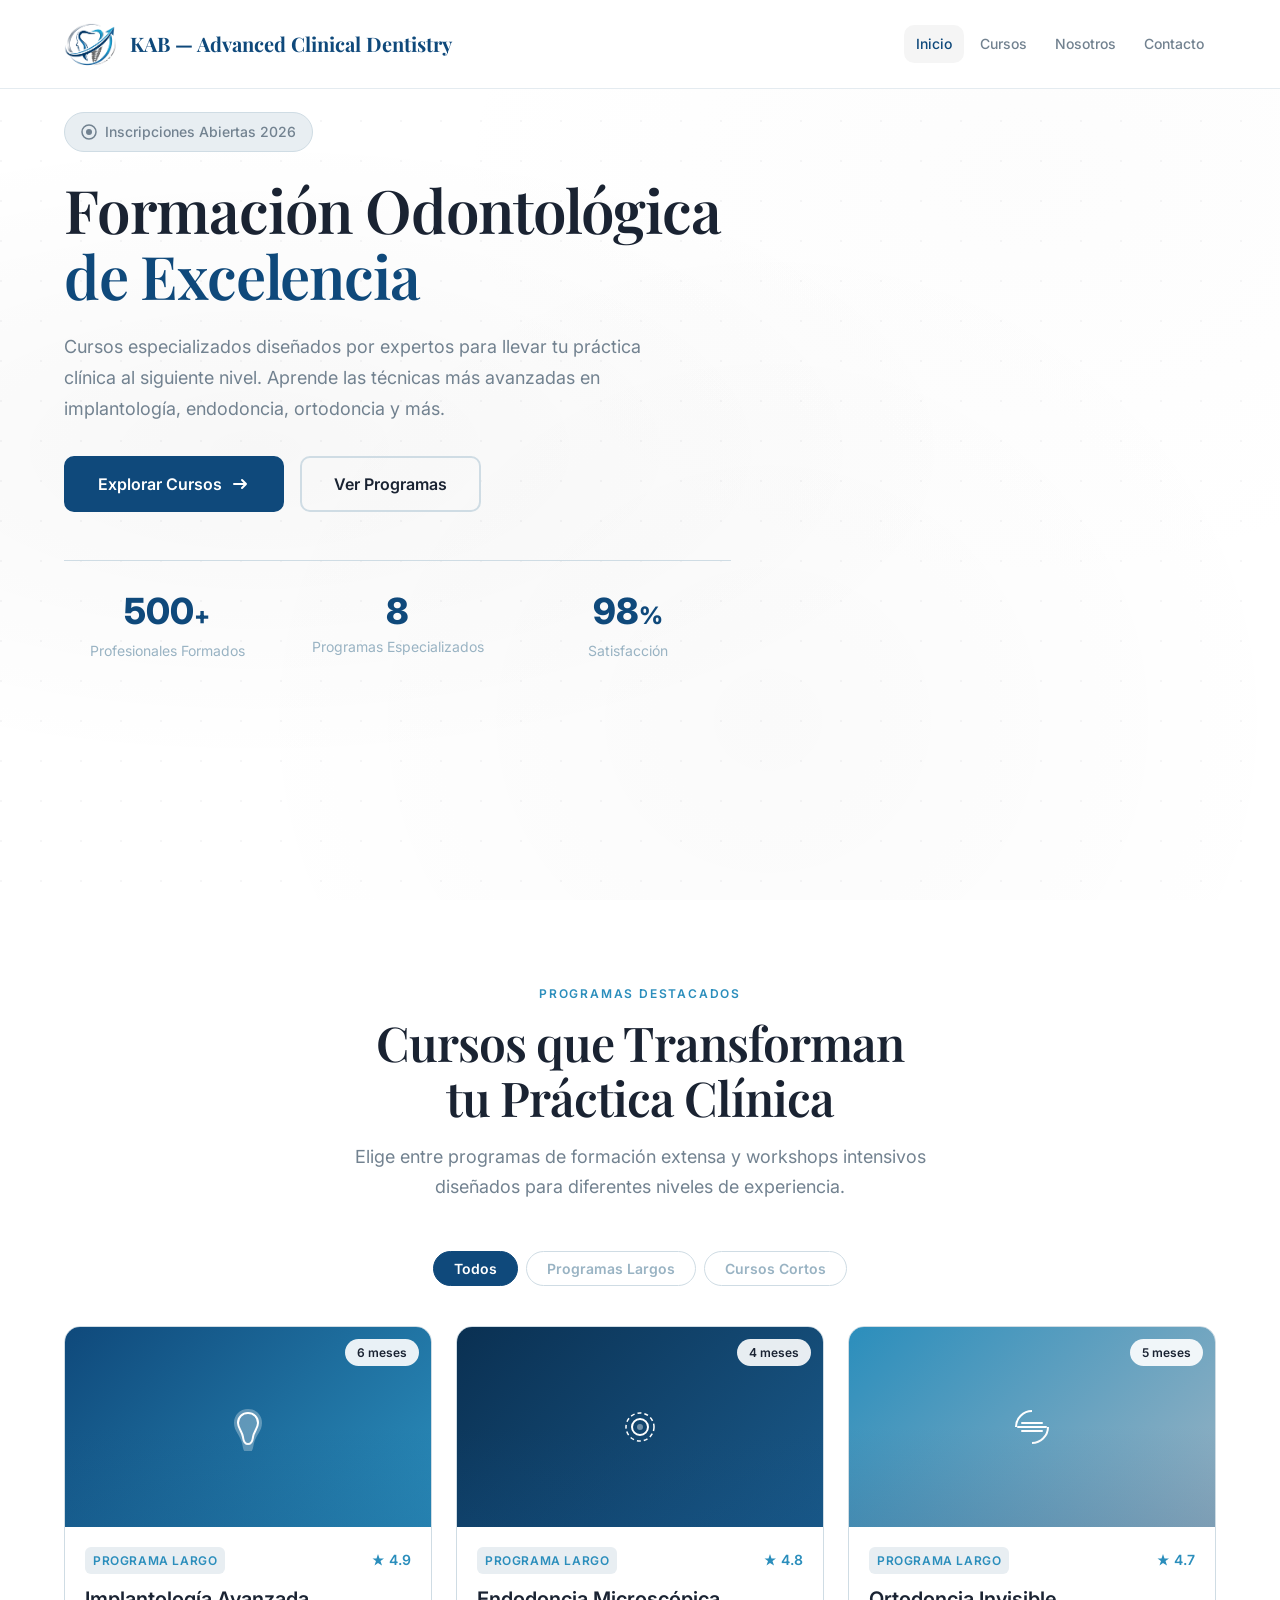
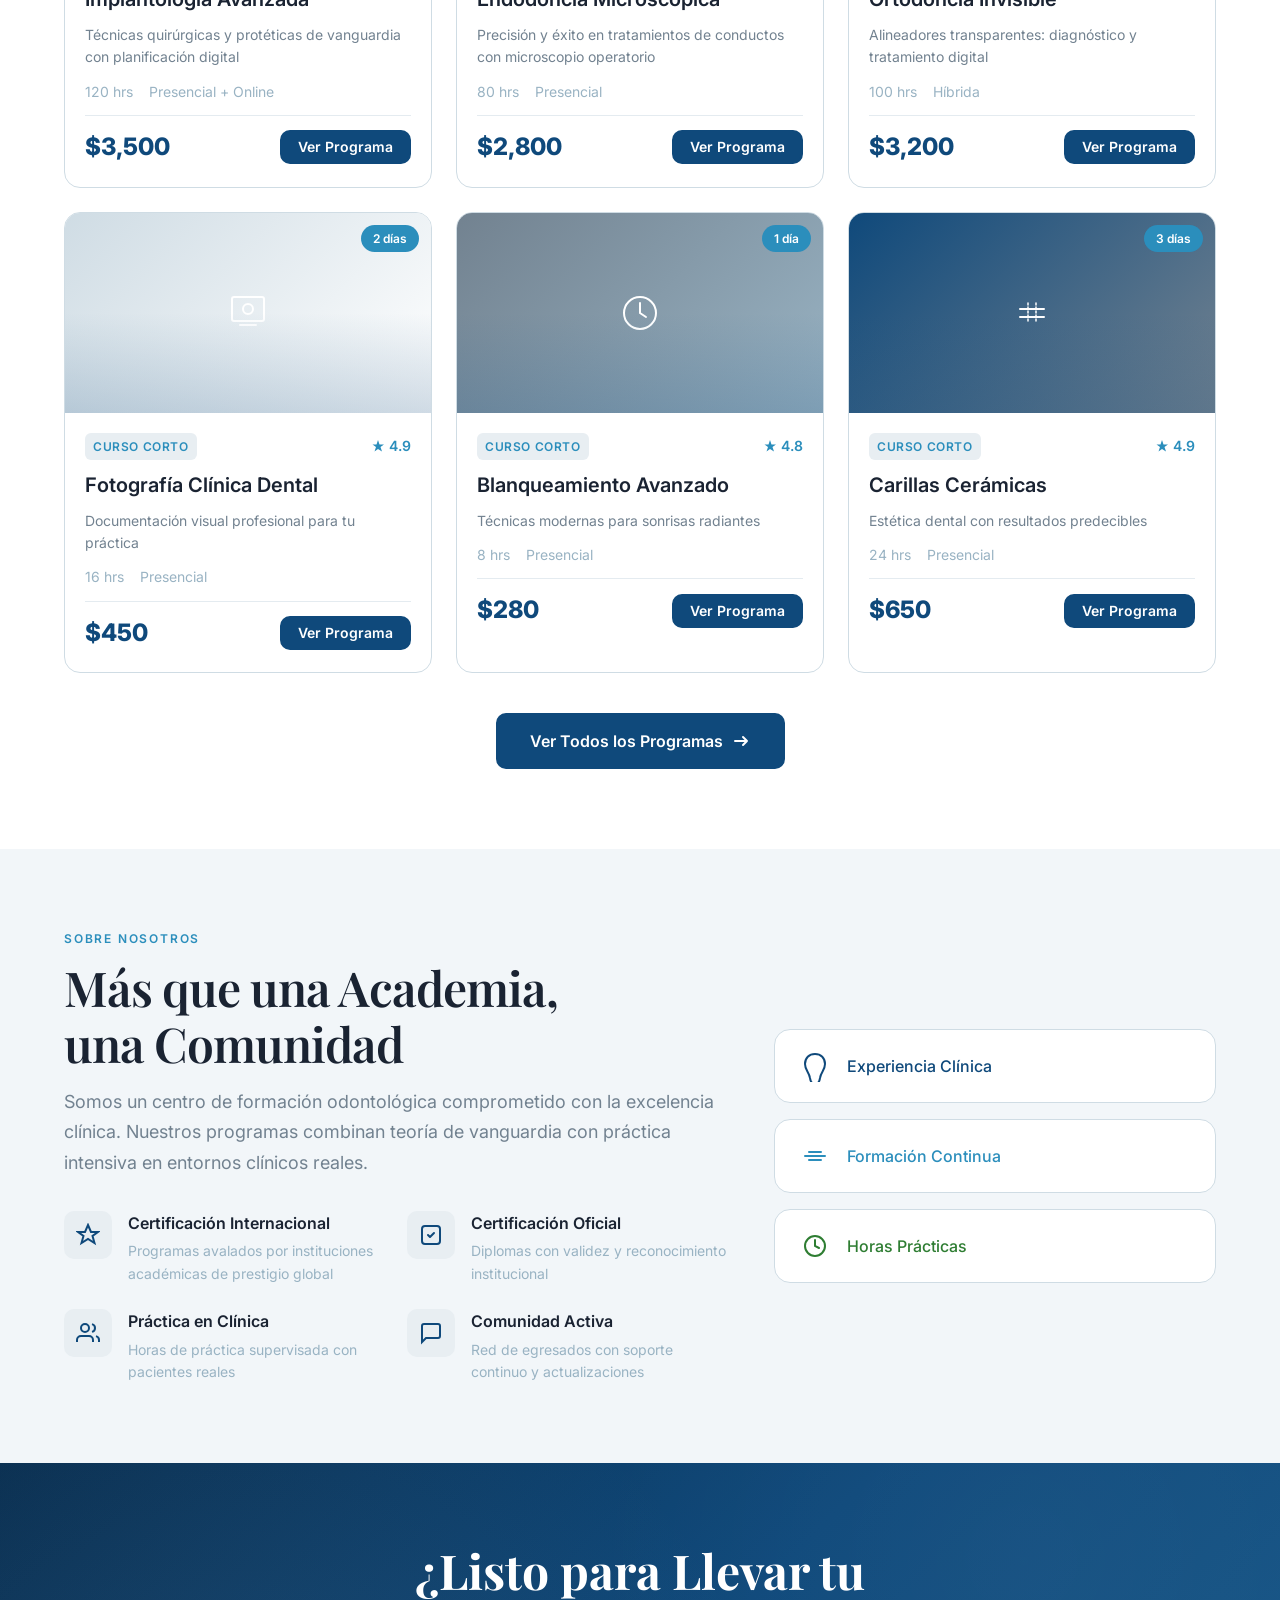
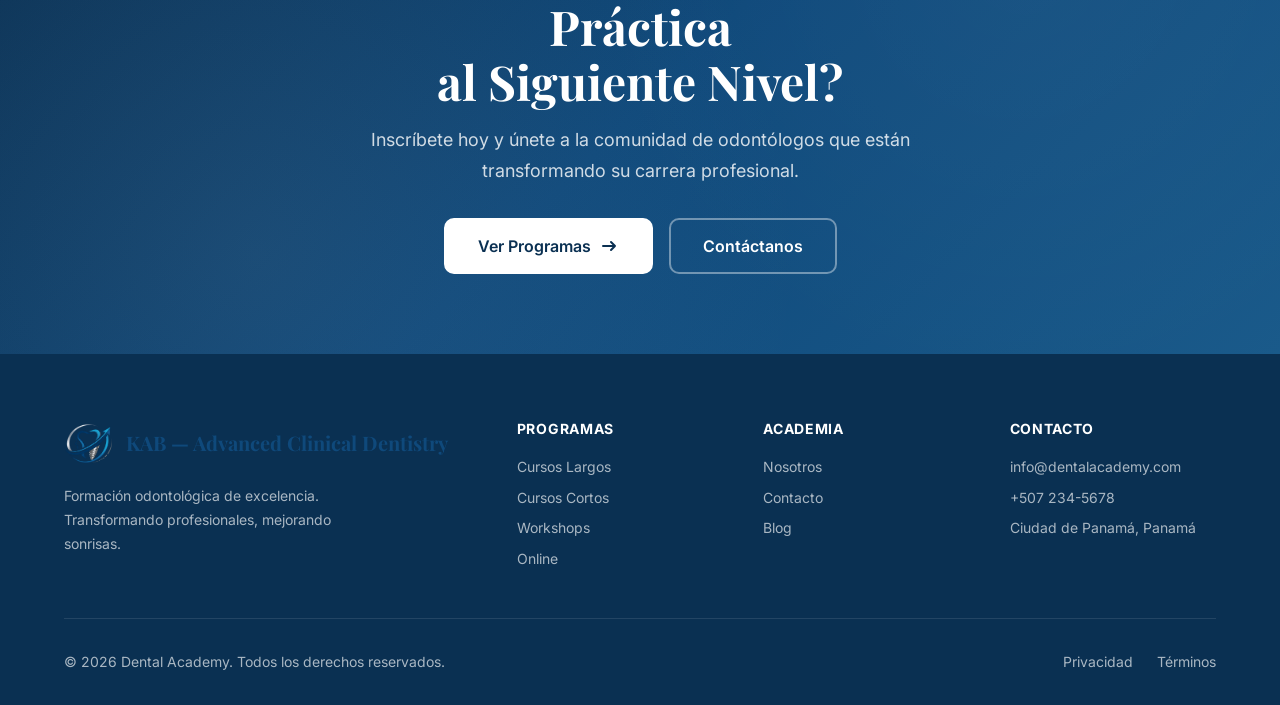
==== commit 19015325: "feat: remove instructors and testimonials sections, update feature copy" ====
--- a/templates/index.html
+++ b/templates/index.html
@@ -25,7 +25,6 @@
                 <li role="none"><a href="/" role="menuitem" class="nav__link nav__link--active">Inicio</a></li>
                 <li role="none"><a href="/courses" role="menuitem" class="nav__link">Cursos</a></li>
                 <li role="none"><a href="/#about" role="menuitem" class="nav__link">Nosotros</a></li>
-                <li role="none"><a href="/#instructors" role="menuitem" class="nav__link">Instructores</a></li>
                 <li role="none"><a href="/contact" role="menuitem" class="nav__link">Contacto</a></li>
             </ul>
         </nav>
@@ -280,8 +279,8 @@
                                     <svg width="24" height="24" viewBox="0 0 24 24" fill="none"><path d="M12 2l3 7h7l-5.5 4 2 7L12 16l-6.5 4 2-7L2 9h7l3-7z" stroke="currentColor" stroke-width="2"/></svg>
                                 </div>
                                 <div>
-                                    <h3 class="about__feature-title">Instructores Certificados</h3>
-                                    <p class="about__feature-desc">Profesionales con más de 15 años de experiencia clínica y docente</p>
+                                    <h3 class="about__feature-title">Certificación Internacional</h3>
+                                    <p class="about__feature-desc">Programas avalados por instituciones académicas de prestigio global</p>
                                 </div>
                             </div>
                             <div class="about__feature">
@@ -327,112 +326,6 @@
                             <span>Horas Prácticas</span>
                         </div>
                     </div>
-                </div>
-            </div>
-        </section>
-
-        <section class="instructors" id="instructors" aria-labelledby="instructors-title">
-            <div class="container">
-                <div class="section-header">
-                    <span class="section-tag">Equipo Docente</span>
-                    <h2 id="instructors-title" class="section-title">Instructores de Nivel Mundial</h2>
-                    <p class="section-desc">Nuestro equipo está formado por especialistas reconocidos internacionalmente con amplia trayectoria clínica y académica.</p>
-                </div>
-                <div class="instructors__grid">
-                    <div class="instructor-card">
-                        <div class="instructor-card__avatar instructor-card__avatar--1">
-                            <svg width="40" height="40" viewBox="0 0 40 40" fill="none" aria-hidden="true"><circle cx="20" cy="16" r="8" stroke="currentColor" stroke-width="2"/><path d="M6 36c0-7.7 6.3-14 14-14s14 6.3 14 14" stroke="currentColor" stroke-width="2"/></svg>
-                        </div>
-                        <h3 class="instructor-card__name">Dr. Carlos Mendoza</h3>
-                        <p class="instructor-card__specialty">Implantología</p>
-                        <p class="instructor-card__bio">20+ años de experiencia. Conferencista internacional con más de 50 publicaciones.</p>
-                    </div>
-                    <div class="instructor-card">
-                        <div class="instructor-card__avatar instructor-card__avatar--2">
-                            <svg width="40" height="40" viewBox="0 0 40 40" fill="none" aria-hidden="true"><circle cx="20" cy="16" r="8" stroke="currentColor" stroke-width="2"/><path d="M6 36c0-7.7 6.3-14 14-14s14 6.3 14 14" stroke="currentColor" stroke-width="2"/></svg>
-                        </div>
-                        <h3 class="instructor-card__name">Dra. María Fernanda López</h3>
-                        <p class="instructor-card__specialty">Endodoncia</p>
-                        <p class="instructor-card__bio">Pionera en endodoncia microscópica en la región. Directora de la sociedad de endodoncia.</p>
-                    </div>
-                    <div class="instructor-card">
-                        <div class="instructor-card__avatar instructor-card__avatar--3">
-                            <svg width="40" height="40" viewBox="0 0 40 40" fill="none" aria-hidden="true"><circle cx="20" cy="16" r="8" stroke="currentColor" stroke-width="2"/><path d="M6 36c0-7.7 6.3-14 14-14s14 6.3 14 14" stroke="currentColor" stroke-width="2"/></svg>
-                        </div>
-                        <h3 class="instructor-card__name">Dr. Andrés Villanueva</h3>
-                        <p class="instructor-card__specialty">Ortodoncia Invisible</p>
-                        <p class="instructor-card__bio">Key opinion leader en alineadores. Certificador de sistemas digitales.</p>
-                    </div>
-                    <div class="instructor-card">
-                        <div class="instructor-card__avatar instructor-card__avatar--4">
-                            <svg width="40" height="40" viewBox="0 0 40 40" fill="none" aria-hidden="true"><circle cx="20" cy="16" r="8" stroke="currentColor" stroke-width="2"/><path d="M6 36c0-7.7 6.3-14 14-14s14 6.3 14 14" stroke="currentColor" stroke-width="2"/></svg>
-                        </div>
-                        <h3 class="instructor-card__name">Dra. Ana Lucía Reyes</h3>
-                        <p class="instructor-card__specialty">Estética Dental</p>
-                        <p class="instructor-card__bio">Especialista en carillas cerámicas y diseño de sonrisa. Premio a la excelencia estética 2024.</p>
-                    </div>
-                </div>
-            </div>
-        </section>
-
-        <section class="testimonials" aria-labelledby="testimonials-title">
-            <div class="container">
-                <div class="section-header">
-                    <span class="section-tag">Testimonios</span>
-                    <h2 id="testimonials-title" class="section-title">Lo que Dicen Nuestros Egresados</h2>
-                </div>
-                <div class="testimonials__grid">
-                    <blockquote class="testimonial-card">
-                        <div class="testimonial-card__stars" aria-label="5 estrellas">
-                            <svg width="16" height="16" viewBox="0 0 16 16" fill="currentColor" aria-hidden="true"><path d="M8 1l2 5h5l-4 3 1.5 5L8 11l-4.5 3L5 9 1 6h5L8 1z"/></svg>
-                            <svg width="16" height="16" viewBox="0 0 16 16" fill="currentColor" aria-hidden="true"><path d="M8 1l2 5h5l-4 3 1.5 5L8 11l-4.5 3L5 9 1 6h5L8 1z"/></svg>
-                            <svg width="16" height="16" viewBox="0 0 16 16" fill="currentColor" aria-hidden="true"><path d="M8 1l2 5h5l-4 3 1.5 5L8 11l-4.5 3L5 9 1 6h5L8 1z"/></svg>
-                            <svg width="16" height="16" viewBox="0 0 16 16" fill="currentColor" aria-hidden="true"><path d="M8 1l2 5h5l-4 3 1.5 5L8 11l-4.5 3L5 9 1 6h5L8 1z"/></svg>
-                            <svg width="16" height="16" viewBox="0 0 16 16" fill="currentColor" aria-hidden="true"><path d="M8 1l2 5h5l-4 3 1.5 5L8 11l-4.5 3L5 9 1 6h5L8 1z"/></svg>
-                        </div>
-                        <p class="testimonial-card__text">"El programa de implantología transformó mi práctica. Ahora realizo cirugías que antes refería a otros especialistas. La calidad docente es excepcional."</p>
-                        <footer class="testimonial-card__author">
-                            <div class="testimonial-card__avatar" aria-hidden="true">DR</div>
-                            <div>
-                                <cite class="testimonial-card__name">Dr. Roberto Herrera</cite>
-                                <span class="testimonial-card__role">Egresado — Implantología Avanzada</span>
-                            </div>
-                        </footer>
-                    </blockquote>
-                    <blockquote class="testimonial-card">
-                        <div class="testimonial-card__stars" aria-label="5 estrellas">
-                            <svg width="16" height="16" viewBox="0 0 16 16" fill="currentColor" aria-hidden="true"><path d="M8 1l2 5h5l-4 3 1.5 5L8 11l-4.5 3L5 9 1 6h5L8 1z"/></svg>
-                            <svg width="16" height="16" viewBox="0 0 16 16" fill="currentColor" aria-hidden="true"><path d="M8 1l2 5h5l-4 3 1.5 5L8 11l-4.5 3L5 9 1 6h5L8 1z"/></svg>
-                            <svg width="16" height="16" viewBox="0 0 16 16" fill="currentColor" aria-hidden="true"><path d="M8 1l2 5h5l-4 3 1.5 5L8 11l-4.5 3L5 9 1 6h5L8 1z"/></svg>
-                            <svg width="16" height="16" viewBox="0 0 16 16" fill="currentColor" aria-hidden="true"><path d="M8 1l2 5h5l-4 3 1.5 5L8 11l-4.5 3L5 9 1 6h5L8 1z"/></svg>
-                            <svg width="16" height="16" viewBox="0 0 16 16" fill="currentColor" aria-hidden="true"><path d="M8 1l2 5h5l-4 3 1.5 5L8 11l-4.5 3L5 9 1 6h5L8 1z"/></svg>
-                        </div>
-                        <p class="testimonial-card__text">"El workshop de carillas cerámicas fue increíble. En tres días aprendí técnicas que llevaba años queriendo dominar. El enfoque práctico hace toda la diferencia."</p>
-                        <footer class="testimonial-card__author">
-                            <div class="testimonial-card__avatar" aria-hidden="true">AL</div>
-                            <div>
-                                <cite class="testimonial-card__name">Dra. Alejandra Pinto</cite>
-                                <span class="testimonial-card__role">Egresada — Carillas Cerámicas</span>
-                            </div>
-                        </footer>
-                    </blockquote>
-                    <blockquote class="testimonial-card">
-                        <div class="testimonial-card__stars" aria-label="5 estrellas">
-                            <svg width="16" height="16" viewBox="0 0 16 16" fill="currentColor" aria-hidden="true"><path d="M8 1l2 5h5l-4 3 1.5 5L8 11l-4.5 3L5 9 1 6h5L8 1z"/></svg>
-                            <svg width="16" height="16" viewBox="0 0 16 16" fill="currentColor" aria-hidden="true"><path d="M8 1l2 5h5l-4 3 1.5 5L8 11l-4.5 3L5 9 1 6h5L8 1z"/></svg>
-                            <svg width="16" height="16" viewBox="0 0 16 16" fill="currentColor" aria-hidden="true"><path d="M8 1l2 5h5l-4 3 1.5 5L8 11l-4.5 3L5 9 1 6h5L8 1z"/></svg>
-                            <svg width="16" height="16" viewBox="0 0 16 16" fill="currentColor" aria-hidden="true"><path d="M8 1l2 5h5l-4 3 1.5 5L8 11l-4.5 3L5 9 1 6h5L8 1z"/></svg>
-                            <svg width="16" height="16" viewBox="0 0 16 16" fill="currentColor" aria-hidden="true"><path d="M8 1l2 5h5l-4 3 1.5 5L8 11l-4.5 3L5 9 1 6h5L8 1z"/></svg>
-                        </div>
-                        <p class="testimonial-card__text">"La endodoncia microscópica me abrió un mundo nuevo. Los casos que antes eran imposibles ahora los resuelvo con confianza. Inversión que vale cada centavo."</p>
-                        <footer class="testimonial-card__author">
-                            <div class="testimonial-card__avatar" aria-hidden="true">MG</div>
-                            <div>
-                                <cite class="testimonial-card__name">Dr. Miguel Gutiérrez</cite>
-                                <span class="testimonial-card__role">Egresado — Endodoncia Microscópica</span>
-                            </div>
-                        </footer>
-                    </blockquote>
                 </div>
             </div>
         </section>
@@ -477,7 +370,6 @@
                     <h3 class="footer__heading">Academia</h3>
                     <ul class="footer__list">
                         <li><a href="/#about">Nosotros</a></li>
-                        <li><a href="/#instructors">Instructores</a></li>
                         <li><a href="/contact">Contacto</a></li>
                         <li><a href="/">Blog</a></li>
                     </ul>
--- a/static/css/style.css
+++ b/static/css/style.css
@@ -327,8 +327,8 @@
     position: relative;
     min-height: min(100dvh, 900px);
     display: flex;
-    align-items: center;
-    padding: calc(var(--header-height) + var(--spacing-8)) 0 var(--spacing-16);
+    align-items: flex-start;
+    padding: calc(var(--header-height) + var(--spacing-6)) 0 var(--spacing-16);
     overflow: hidden;
 }
 
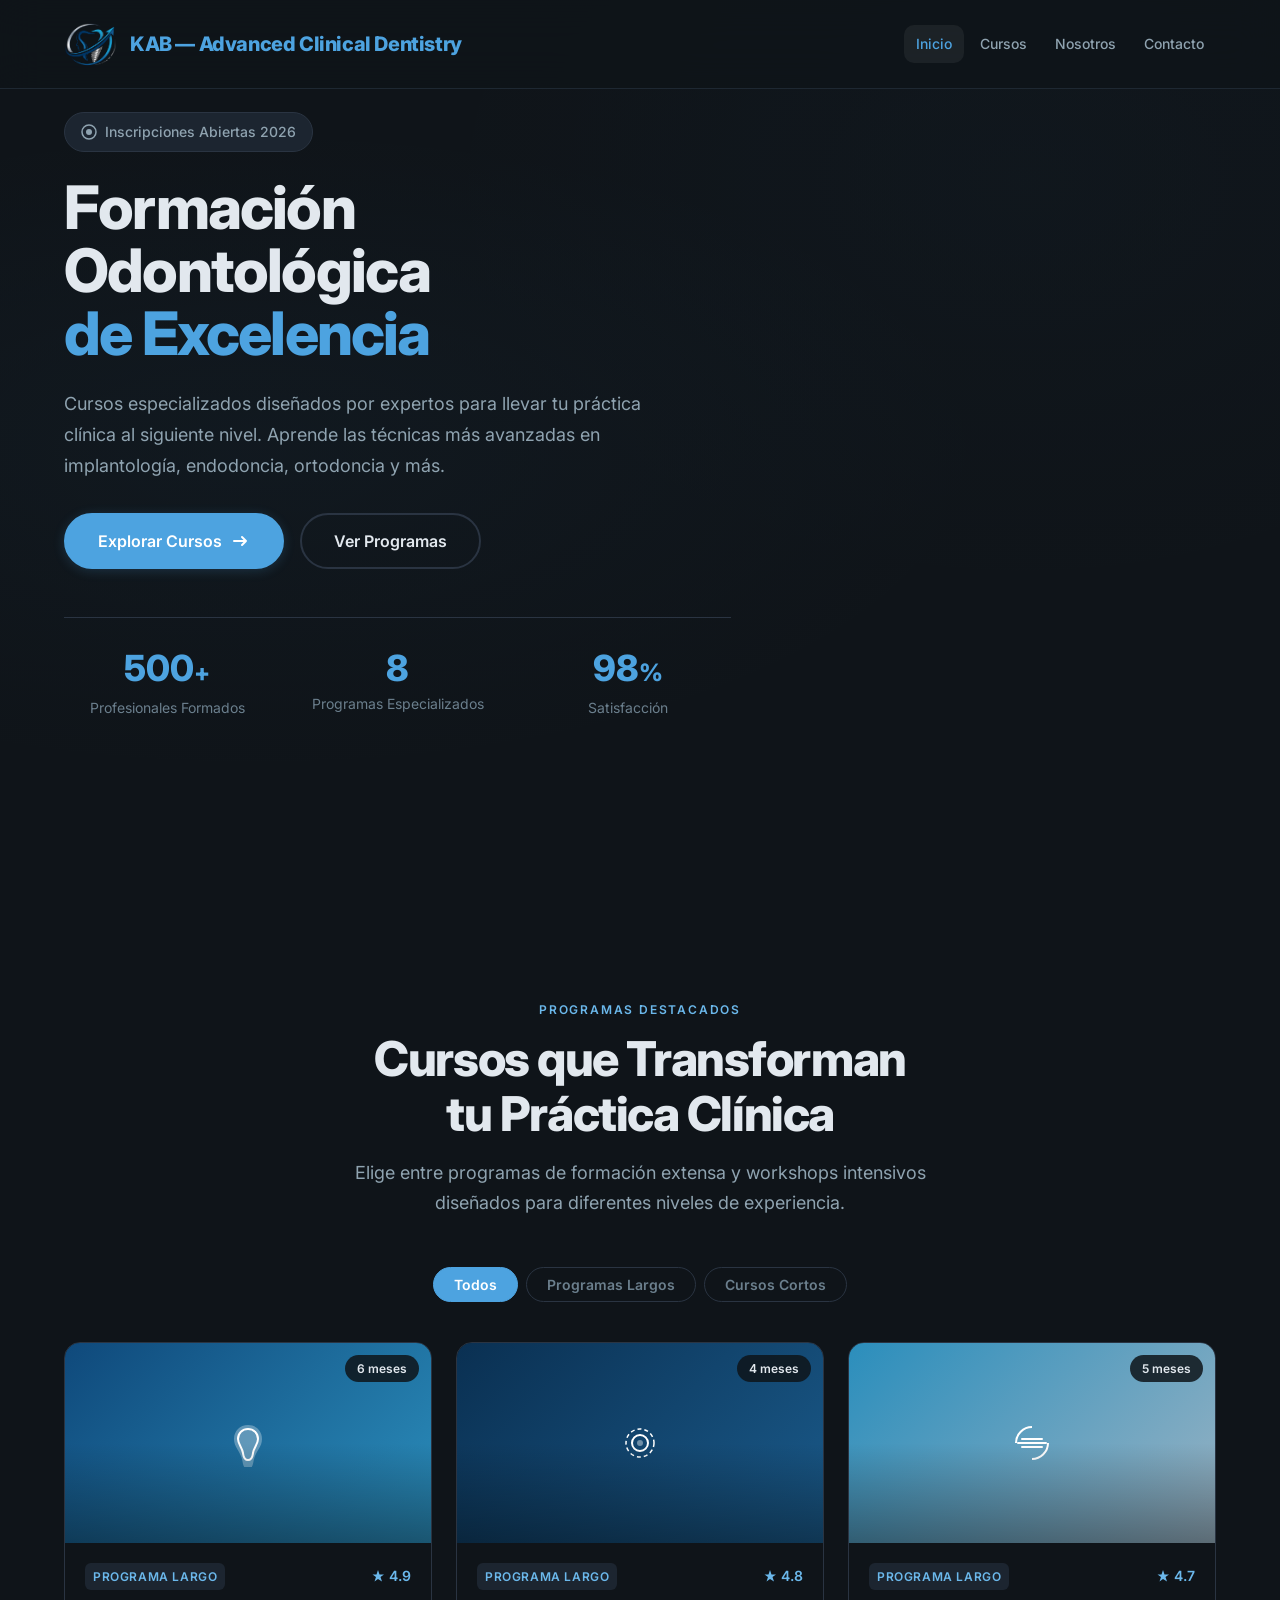
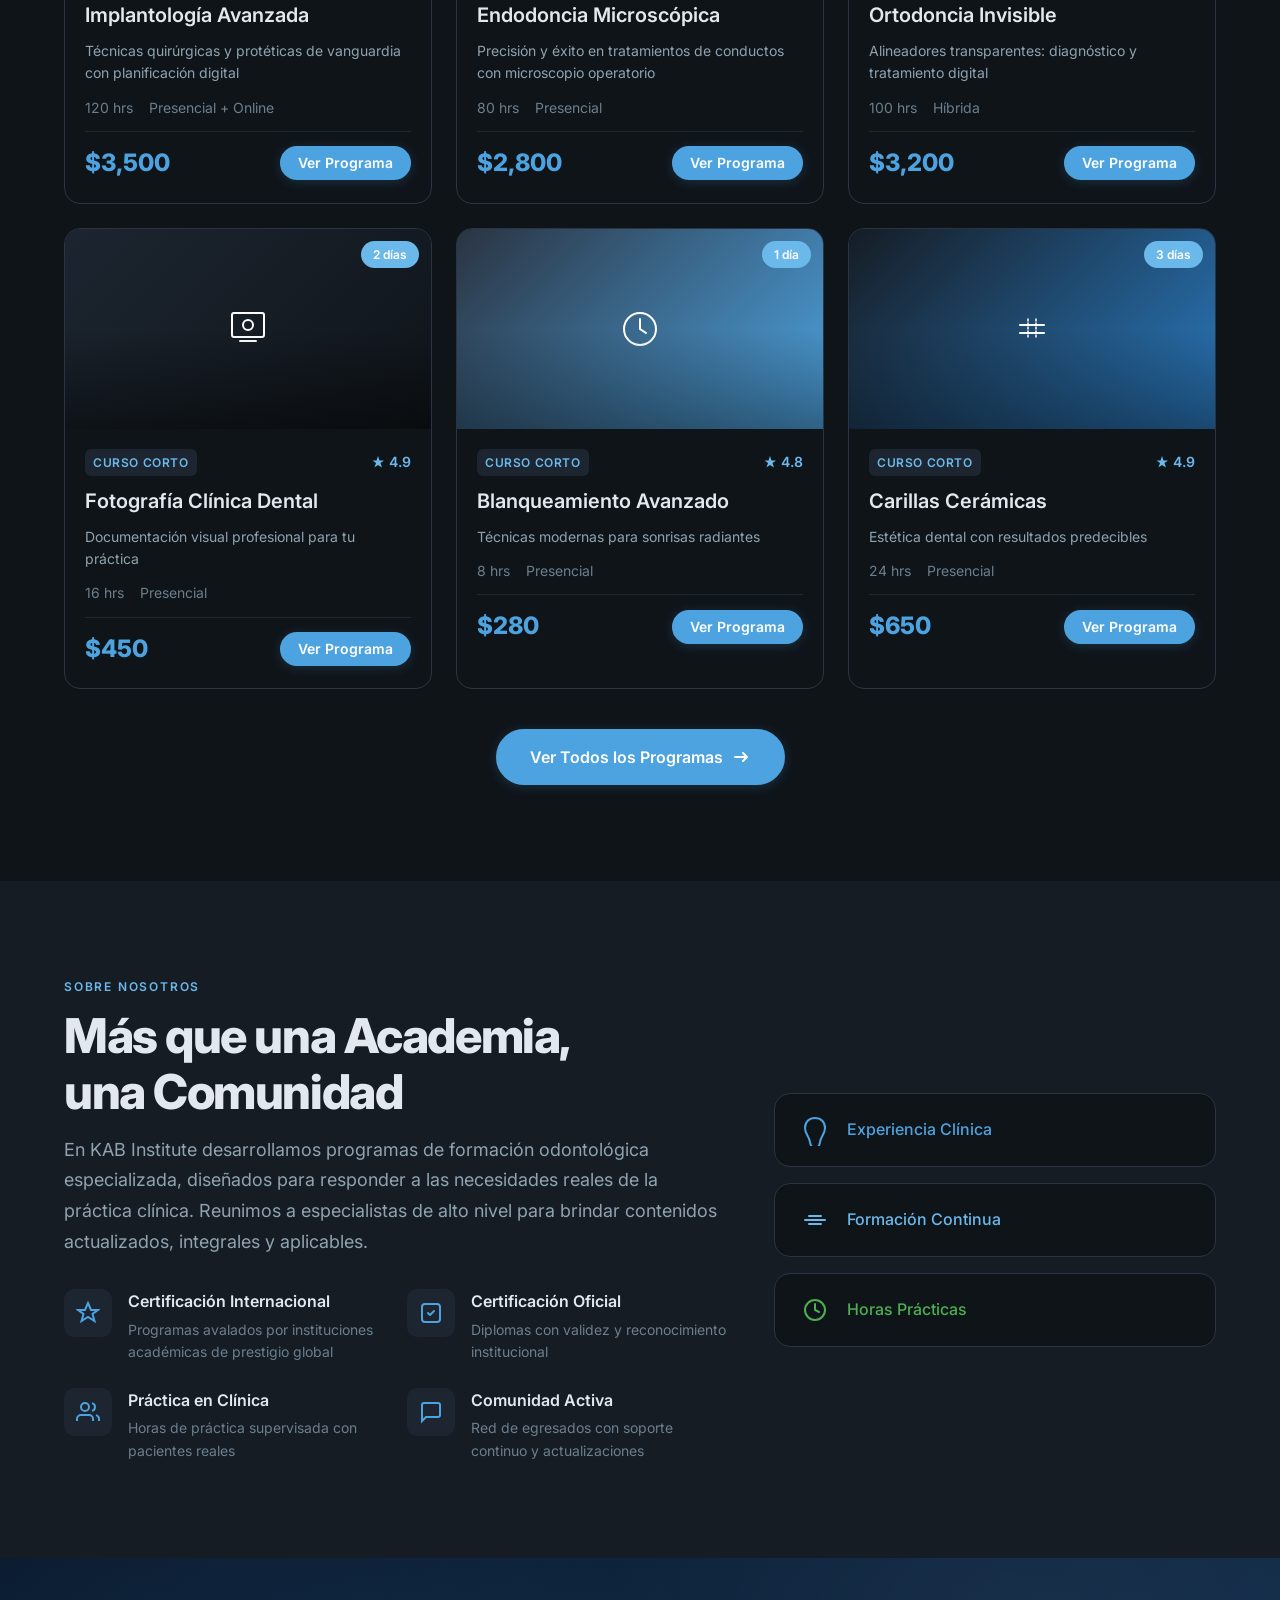
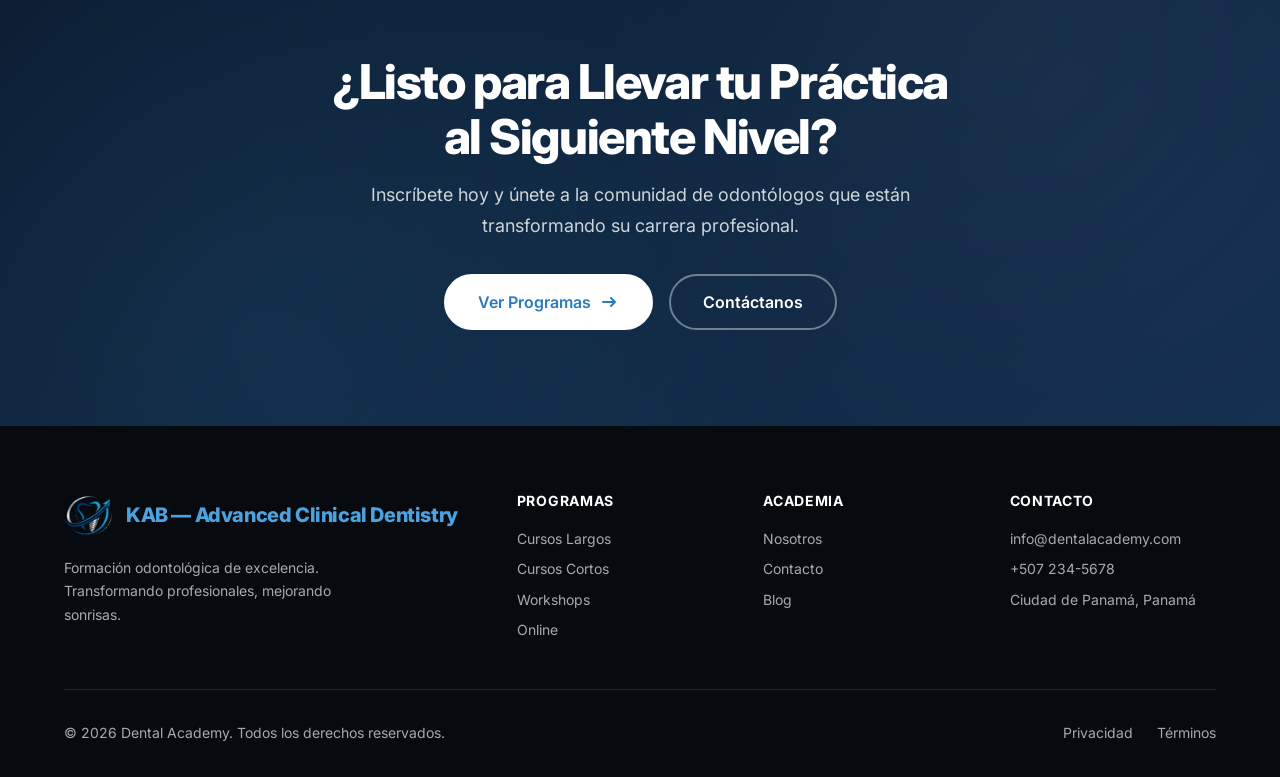
==== commit 7dfa80f4: "feat: consolidate dark theme, bold Inter typography, and hero video Collapses the light/dark palette" ====
--- a/templates/index.html
+++ b/templates/index.html
@@ -1,5 +1,5 @@
 <!DOCTYPE html>
-<html lang="es">
+<html lang="es" data-theme="dark">
 <head>
     <meta charset="UTF-8">
     <meta name="viewport" content="width=device-width, initial-scale=1.0">
@@ -7,7 +7,7 @@
     <link rel="stylesheet" href="/static/css/style.css">
     <link rel="preconnect" href="https://fonts.googleapis.com">
     <link rel="preconnect" href="https://fonts.gstatic.com" crossorigin>
-    <link href="https://fonts.googleapis.com/css2?family=Inter:wght@300;400;500;600;700;800&family=Playfair+Display:wght@400;500;600;700&display=swap" rel="stylesheet">
+    <link href="https://fonts.googleapis.com/css2?family=Inter:wght@300;400;500;600;700;800;900&display=swap" rel="stylesheet">
 </head>
 <body>
     <a href="#main-content" class="skip-link">Saltar al contenido</a>
@@ -24,7 +24,7 @@
             <ul class="nav__menu" id="nav-menu" role="menubar">
                 <li role="none"><a href="/" role="menuitem" class="nav__link nav__link--active">Inicio</a></li>
                 <li role="none"><a href="/courses" role="menuitem" class="nav__link">Cursos</a></li>
-                <li role="none"><a href="/#about" role="menuitem" class="nav__link">Nosotros</a></li>
+                <li role="none"><a href="/about" role="menuitem" class="nav__link">Nosotros</a></li>
                 <li role="none"><a href="/contact" role="menuitem" class="nav__link">Contacto</a></li>
             </ul>
         </nav>
@@ -33,8 +33,10 @@
     <main id="main-content">
         <section class="hero" aria-labelledby="hero-title">
             <div class="hero__bg">
+                <video class="hero__video-bg" autoplay muted loop playsinline preload="none" aria-hidden="true">
+                    <source src="/static/video/hero-bg.mp4" type="video/mp4">
+                </video>
                 <div class="hero__gradient"></div>
-                <div class="hero__pattern" aria-hidden="true"></div>
             </div>
             <div class="hero__grid container">
                 <div class="hero__content">
@@ -272,7 +274,7 @@
                     <div class="about__content">
                         <span class="section-tag">Sobre Nosotros</span>
                         <h2 id="about-title" class="section-title">Más que una Academia,<br>una Comunidad</h2>
-                        <p class="about__text">Somos un centro de formación odontológica comprometido con la excelencia clínica. Nuestros programas combinan teoría de vanguardia con práctica intensiva en entornos clínicos reales.</p>
+                        <p class="about__text">En KAB Institute desarrollamos programas de formación odontológica especializada, diseñados para responder a las necesidades reales de la práctica clínica. Reunimos a especialistas de alto nivel para brindar contenidos actualizados, integrales y aplicables.</p>
                         <div class="about__features">
                             <div class="about__feature">
                                 <div class="about__feature-icon" aria-hidden="true">
@@ -369,7 +371,7 @@
                 <div class="footer__links">
                     <h3 class="footer__heading">Academia</h3>
                     <ul class="footer__list">
-                        <li><a href="/#about">Nosotros</a></li>
+                        <li><a href="/about">Nosotros</a></li>
                         <li><a href="/contact">Contacto</a></li>
                         <li><a href="/">Blog</a></li>
                     </ul>
--- a/static/css/style.css
+++ b/static/css/style.css
@@ -1,23 +1,22 @@
 :root {
-    --color-primary: #0F497B;
-    --color-primary-light: #2B8EBC;
-    --color-primary-dark: #0a3052;
-    --color-secondary: #728290;
-    --color-accent: #2B8EBC;
-    --color-accent-light: #99B3C3;
-    --color-surface: #FFFFFF;
-    --color-surface-alt: #f2f6f9;
-    --color-surface-muted: #e8eef2;
-    --color-on-surface: #1a2332;
-    --color-on-surface-secondary: #728290;
-    --color-on-surface-muted: #99B3C3;
-    --color-border: #CFDCE4;
-    --color-border-light: #e4ebf0;
-    --color-success: #2e7d32;
-    --color-error: #c62828;
+    --color-primary: #4da3e0;
+    --color-primary-light: #6bb8eb;
+    --color-primary-dark: #2a7abf;
+    --color-secondary: #8fa3b0;
+    --color-accent: #6bb8eb;
+    --color-accent-light: #7ec0ef;
+    --color-surface: #0f1419;
+    --color-surface-alt: #151c24;
+    --color-surface-muted: #1c2530;
+    --color-on-surface: #e2e8ee;
+    --color-on-surface-secondary: #8fa3b0;
+    --color-on-surface-muted: #6b7f8d;
+    --color-border: #2a3442;
+    --color-border-light: #1e2832;
+    --color-success: #4caf50;
+    --color-error: #ef5350;
 
     --font-body: 'Inter', system-ui, -apple-system, sans-serif;
-    --font-heading: 'Playfair Display', Georgia, serif;
 
     --text-xs: 0.75rem;
     --text-sm: 0.875rem;
@@ -49,10 +48,10 @@
     --radius-xl: 24px;
     --radius-full: 9999px;
 
-    --shadow-sm: 0 1px 2px rgba(15, 73, 123, 0.06);
-    --shadow-md: 0 4px 6px -1px rgba(15, 73, 123, 0.08), 0 2px 4px -2px rgba(15, 73, 123, 0.04);
-    --shadow-lg: 0 10px 25px -5px rgba(15, 73, 123, 0.1), 0 8px 10px -6px rgba(15, 73, 123, 0.05);
-    --shadow-xl: 0 20px 50px -12px rgba(15, 73, 123, 0.15);
+    --shadow-sm: 0 1px 2px rgba(0, 0, 0, 0.3);
+    --shadow-md: 0 4px 6px -1px rgba(0, 0, 0, 0.4), 0 2px 4px -2px rgba(0, 0, 0, 0.3);
+    --shadow-lg: 0 10px 25px -5px rgba(0, 0, 0, 0.5), 0 8px 10px -6px rgba(0, 0, 0, 0.4);
+    --shadow-xl: 0 20px 50px -12px rgba(0, 0, 0, 0.6);
 
     --transition-fast: 150ms ease;
     --transition-base: 250ms ease;
@@ -85,14 +84,14 @@
 }
 
 ::selection {
-    background: rgba(15, 73, 123, 0.15);
+    background: rgba(77, 163, 224, 0.25);
     color: inherit;
 }
 
 .form-input:focus {
     outline: none;
     border-color: var(--color-primary);
-    box-shadow: 0 0 0 3px rgba(15, 73, 123, 0.15);
+    box-shadow: 0 0 0 3px rgba(77, 163, 224, 0.15);
 }
 
 img {
@@ -171,7 +170,7 @@
     left: 0;
     right: 0;
     z-index: 100;
-    background: rgba(255, 255, 255, 0.9);
+    background: rgba(15, 20, 25, 0.85);
     backdrop-filter: blur(20px);
     -webkit-backdrop-filter: blur(20px);
     border-bottom: 1px solid var(--color-border-light);
@@ -179,8 +178,8 @@
 }
 
 .header--scrolled {
-    background: rgba(255, 255, 255, 0.97);
-    box-shadow: var(--shadow-md);
+    background: rgba(15, 20, 25, 0.97);
+    box-shadow: 0 1px 0 var(--color-border);
 }
 
 .nav {
@@ -217,9 +216,10 @@
 }
 
 .nav__logo-text {
-    font-family: var(--font-heading);
+    font-family: var(--font-body);
     font-size: var(--text-xl);
-    font-weight: 700;
+    font-weight: 800;
+    letter-spacing: -0.02em;
     color: var(--color-primary);
     line-height: 1.2;
 }
@@ -298,7 +298,7 @@
 .nav__link:hover,
 .nav__link--active {
     color: var(--color-primary);
-    background: rgba(0, 0, 0, 0.04);
+    background: rgba(255, 255, 255, 0.06);
 }
 
 @media (min-width: 1024px) {
@@ -336,6 +336,28 @@
     position: absolute;
     inset: 0;
     z-index: 0;
+    background: var(--color-surface);
+}
+
+.hero__video-bg {
+    display: none;
+    position: absolute;
+    inset: 0;
+    width: 100%;
+    height: 100%;
+    object-fit: cover;
+}
+
+@media (min-width: 768px) {
+    .hero__video-bg {
+        display: block;
+    }
+}
+
+@media (prefers-reduced-motion: reduce) {
+    .hero__video-bg {
+        display: none;
+    }
 }
 
 .hero__gradient {
@@ -343,19 +365,9 @@
     inset: 0;
     z-index: 1;
     background:
-        radial-gradient(ellipse at 20% 50%, rgba(0, 0, 0, 0.03) 0%, transparent 50%),
-        radial-gradient(ellipse at 80% 20%, rgba(192, 192, 192, 0.04) 0%, transparent 40%),
-        radial-gradient(ellipse at 60% 80%, rgba(0, 0, 0, 0.02) 0%, transparent 50%);
-}
-
-.hero__pattern {
-    position: absolute;
-    inset: 0;
-    z-index: 1;
-    opacity: 0.04;
-    background-image:
-        radial-gradient(circle at 1px 1px, var(--color-on-surface) 1px, transparent 0);
-    background-size: 40px 40px;
+        linear-gradient(180deg, rgba(15, 20, 25, 0.55) 0%, rgba(15, 20, 25, 0.8) 100%),
+        radial-gradient(ellipse at 20% 50%, rgba(77, 163, 224, 0.1) 0%, transparent 50%),
+        radial-gradient(ellipse at 80% 20%, rgba(77, 163, 224, 0.05) 0%, transparent 40%);
 }
 
 .hero__grid {
@@ -389,13 +401,13 @@
     border: 1px solid var(--color-border);
     border-radius: var(--radius-xl);
     padding: var(--spacing-3);
-    box-shadow: 0 20px 60px rgba(15, 73, 123, 0.08);
+    box-shadow: 0 20px 60px rgba(0, 0, 0, 0.3);
     transition: transform var(--transition-base), box-shadow var(--transition-base);
 }
 
 .hero__video-card:hover {
     transform: translateY(-4px) scale(1.01);
-    box-shadow: 0 30px 80px rgba(15, 73, 123, 0.12);
+    box-shadow: 0 30px 80px rgba(0, 0, 0, 0.4);
 }
 
 .hero__video-wrapper {
@@ -430,13 +442,13 @@
 }
 
 .hero__title {
-    font-family: var(--font-heading);
+    font-family: var(--font-body);
     font-size: clamp(var(--text-4xl), 6vw, var(--text-6xl));
-    font-weight: 600;
-    line-height: 1.1;
+    font-weight: 800;
+    line-height: 1.05;
     color: var(--color-on-surface);
     margin-bottom: var(--spacing-6);
-    letter-spacing: -0.02em;
+    letter-spacing: -0.03em;
 }
 
 .hero__title-accent {
@@ -496,7 +508,7 @@
     justify-content: center;
     gap: var(--spacing-2);
     font-weight: 600;
-    border-radius: var(--radius-md);
+    border-radius: var(--radius-full);
     transition: all var(--transition-fast);
     cursor: pointer;
     white-space: nowrap;
@@ -523,13 +535,14 @@
     background: var(--color-primary);
     color: #fff;
     border-color: var(--color-primary);
+    box-shadow: 0 2px 12px rgba(77, 163, 224, 0.2);
 }
 
 .btn--primary:hover {
     background: var(--color-primary-dark);
     border-color: var(--color-primary-dark);
     transform: translateY(-1px);
-    box-shadow: 0 4px 20px rgba(15, 73, 123, 0.3);
+    box-shadow: 0 4px 20px rgba(77, 163, 224, 0.35);
 }
 
 .btn--primary:active {
@@ -587,13 +600,13 @@
 }
 
 .section-title {
-    font-family: var(--font-heading);
+    font-family: var(--font-body);
     font-size: clamp(var(--text-3xl), 4vw, var(--text-5xl));
-    font-weight: 600;
+    font-weight: 800;
     line-height: 1.15;
     color: var(--color-on-surface);
     margin-bottom: var(--spacing-4);
-    letter-spacing: -0.02em;
+    letter-spacing: -0.03em;
 }
 
 .section-tag {
@@ -613,7 +626,7 @@
 }
 
 .courses-preview {
-    padding: var(--spacing-20) 0;
+    padding: var(--spacing-24) 0;
     background: var(--color-surface);
 }
 
@@ -675,7 +688,7 @@
 
 .course-card:hover {
     transform: translateY(-4px);
-    box-shadow: 0 20px 40px rgba(15, 73, 123, 0.08);
+    box-shadow: 0 20px 40px rgba(0, 0, 0, 0.3);
 }
 
 .course-card:focus-visible {
@@ -711,22 +724,22 @@
 }
 
 .course-card__image-placeholder--4 {
-    background: linear-gradient(135deg, #CFDCE4, #FFFFFF);
+    background: linear-gradient(135deg, #1c2530, #0f1419);
 }
 
 .course-card__image-placeholder--5 {
-    background: linear-gradient(135deg, #728290, #99B3C3);
+    background: linear-gradient(135deg, #2a3442, #4da3e0);
 }
 
 .course-card__image-placeholder--6 {
-    background: linear-gradient(135deg, #0F497B, #728290);
+    background: linear-gradient(135deg, #151c24, #2a7abf);
 }
 
 .course-card__badge {
     position: absolute;
     top: var(--spacing-3);
     right: var(--spacing-3);
-    background: rgba(255, 255, 255, 0.9);
+    background: rgba(15, 20, 25, 0.85);
     color: var(--color-on-surface);
     padding: var(--spacing-1) var(--spacing-3);
     border-radius: var(--radius-full);
@@ -831,7 +844,7 @@
 }
 
 .about {
-    padding: var(--spacing-20) 0;
+    padding: var(--spacing-24) 0;
     background: var(--color-surface-alt);
 }
 
@@ -938,7 +951,7 @@
 }
 
 .instructors {
-    padding: var(--spacing-20) 0;
+    padding: var(--spacing-24) 0;
     background: var(--color-surface);
 }
 
@@ -971,7 +984,7 @@
 
 .instructor-card:hover {
     transform: translateY(-4px);
-    box-shadow: 0 20px 40px rgba(0, 0, 0, 0.06);
+    box-shadow: 0 20px 40px rgba(0, 0, 0, 0.3);
 }
 
 .instructor-card__name {
@@ -986,11 +999,6 @@
     font-weight: 500;
     color: var(--color-primary-light);
     margin-bottom: var(--spacing-2);
-}
-
-.instructor-card:hover {
-    transform: translateY(-4px);
-    box-shadow: 0 20px 40px rgba(0, 0, 0, 0.06);
 }
 
 .instructor-card__avatar {
@@ -1041,7 +1049,7 @@
 }
 
 .testimonials {
-    padding: var(--spacing-20) 0;
+    padding: var(--spacing-24) 0;
     background: var(--color-surface-alt);
 }
 
@@ -1143,8 +1151,8 @@
 }
 
 .cta-section {
-    padding: var(--spacing-20) 0;
-    background: linear-gradient(135deg, #0a3052 0%, #0F497B 50%, #1a5a8a 100%);
+    padding: var(--spacing-24) 0;
+    background: linear-gradient(135deg, #0a1a2e 0%, #0f2640 50%, #153050 100%);
     position: relative;
     overflow: hidden;
 }
@@ -1154,35 +1162,8 @@
     position: absolute;
     inset: 0;
     background:
-        radial-gradient(circle at 20% 80%, rgba(43, 142, 188, 0.15) 0%, transparent 50%),
-        radial-gradient(circle at 80% 20%, rgba(153, 179, 195, 0.08) 0%, transparent 40%);
-}
-
-.cta-section__title {
-    font-family: var(--font-heading);
-    font-size: clamp(var(--text-3xl), 4vw, var(--text-5xl));
-    font-weight: 600;
-    color: #fff;
-    line-height: 1.15;
-    margin-bottom: var(--spacing-4);
-}
-
-.cta-section::before {
-    content: '';
-    position: absolute;
-    inset: 0;
-    background:
-        radial-gradient(circle at 20% 80%, rgba(192, 192, 192, 0.08) 0%, transparent 50%),
+        radial-gradient(circle at 20% 80%, rgba(77, 163, 224, 0.1) 0%, transparent 50%),
         radial-gradient(circle at 80% 20%, rgba(255, 255, 255, 0.03) 0%, transparent 40%);
-}
-
-.cta-section__title {
-    font-family: var(--font-heading);
-    font-size: clamp(var(--text-3xl), 4vw, var(--text-5xl));
-    font-weight: 600;
-    color: #fff;
-    line-height: 1.15;
-    margin-bottom: var(--spacing-4);
 }
 
 .cta-section__content {
@@ -1194,9 +1175,10 @@
 }
 
 .cta-section__title {
-    font-family: var(--font-heading);
+    font-family: var(--font-body);
     font-size: clamp(var(--text-3xl), 4vw, var(--text-5xl));
-    font-weight: 700;
+    font-weight: 800;
+    letter-spacing: -0.03em;
     color: #fff;
     line-height: 1.15;
     margin-bottom: var(--spacing-4);
@@ -1223,9 +1205,10 @@
 }
 
 .page-hero__title {
-    font-family: var(--font-heading);
+    font-family: var(--font-body);
     font-size: clamp(var(--text-4xl), 5vw, var(--text-5xl));
-    font-weight: 600;
+    font-weight: 800;
+    letter-spacing: -0.03em;
     color: var(--color-on-surface);
     margin-bottom: var(--spacing-4);
 }
@@ -1304,9 +1287,10 @@
 }
 
 .course-detail__title {
-    font-family: var(--font-heading);
+    font-family: var(--font-body);
     font-size: clamp(var(--text-3xl), 5vw, var(--text-5xl));
-    font-weight: 600;
+    font-weight: 800;
+    letter-spacing: -0.03em;
     color: var(--color-on-surface);
     margin-bottom: var(--spacing-2);
 }
@@ -1546,12 +1530,6 @@
     min-height: 48px;
 }
 
-.form-input:focus {
-    outline: none;
-    border-color: var(--color-primary);
-    box-shadow: 0 0 0 3px rgba(0, 0, 0, 0.06);
-}
-
 .form-input::placeholder {
     color: var(--color-on-surface-muted);
 }
@@ -1562,7 +1540,7 @@
 }
 
 .footer {
-    background: #0a3052;
+    background: #070b10;
     color: rgba(255, 255, 255, 0.65);
     padding: var(--spacing-16) 0 var(--spacing-8);
 }
@@ -1682,7 +1660,7 @@
     display: none;
     position: fixed;
     inset: 0;
-    background: rgba(0, 0, 0, 0.4);
+    background: rgba(0, 0, 0, 0.6);
     z-index: 104;
 }
 
@@ -1704,7 +1682,7 @@
     content: '';
     position: absolute;
     inset: 0;
-    background: linear-gradient(180deg, transparent 50%, rgba(15, 73, 123, 0.2) 100%);
+    background: linear-gradient(180deg, transparent 50%, rgba(0, 0, 0, 0.4) 100%);
 }
 
 ::-webkit-scrollbar {
@@ -1723,3 +1701,167 @@
 ::-webkit-scrollbar-thumb:hover {
     background: var(--color-primary);
 }
+
+.about-page__mission {
+    padding: var(--spacing-24) 0;
+    background: var(--color-surface);
+}
+
+.about-page__mission-grid {
+    display: grid;
+    grid-template-columns: 1fr;
+    gap: var(--spacing-12);
+    align-items: start;
+}
+
+@media (min-width: 1024px) {
+    .about-page__mission-grid {
+        grid-template-columns: 1.2fr 1fr;
+    }
+}
+
+.about-page__mission-content .section-tag {
+    display: block;
+}
+
+.about-page__lead-text {
+    font-size: var(--text-xl);
+    color: var(--color-on-surface);
+    line-height: 1.7;
+    margin-bottom: var(--spacing-6);
+    font-weight: 500;
+}
+
+.about-page__body-text {
+    font-size: var(--text-lg);
+    color: var(--color-on-surface-secondary);
+    line-height: 1.8;
+    margin-bottom: var(--spacing-5);
+}
+
+.about-page__mission-visual {
+    display: flex;
+    flex-direction: column;
+    gap: var(--spacing-4);
+}
+
+.about-page__value-card {
+    display: flex;
+    gap: var(--spacing-4);
+    padding: var(--spacing-5) var(--spacing-6);
+    background: var(--color-surface-alt);
+    border-radius: var(--radius-lg);
+    border: 1px solid var(--color-border-light);
+    transition: transform var(--transition-base), box-shadow var(--transition-base);
+}
+
+.about-page__value-card:hover {
+    transform: translateX(8px);
+    box-shadow: var(--shadow-md);
+}
+
+.about-page__value-icon {
+    flex-shrink: 0;
+    width: 52px;
+    height: 52px;
+    display: flex;
+    align-items: center;
+    justify-content: center;
+    background: var(--color-surface-muted);
+    border-radius: var(--radius-md);
+}
+
+.about-page__value-card--1 .about-page__value-icon {
+    color: var(--color-primary);
+    background: rgba(77, 163, 224, 0.12);
+}
+
+.about-page__value-card--2 .about-page__value-icon {
+    color: var(--color-accent);
+    background: rgba(107, 184, 235, 0.12);
+}
+
+.about-page__value-card--3 .about-page__value-icon {
+    color: var(--color-success);
+    background: rgba(76, 175, 80, 0.12);
+}
+
+.about-page__value-card--4 .about-page__value-icon {
+    color: var(--color-primary-dark);
+    background: rgba(42, 122, 191, 0.12);
+}
+
+.about-page__value-title {
+    font-size: var(--text-base);
+    font-weight: 600;
+    color: var(--color-on-surface);
+    margin-bottom: var(--spacing-1);
+}
+
+.about-page__value-desc {
+    font-size: var(--text-sm);
+    color: var(--color-on-surface-muted);
+    line-height: 1.6;
+}
+
+.about-page__pillars {
+    padding: var(--spacing-24) 0;
+    background: var(--color-surface-alt);
+}
+
+.about-page__pillars-grid {
+    display: grid;
+    grid-template-columns: 1fr;
+    gap: var(--spacing-6);
+}
+
+@media (min-width: 640px) {
+    .about-page__pillars-grid {
+        grid-template-columns: repeat(2, 1fr);
+    }
+}
+
+@media (min-width: 1024px) {
+    .about-page__pillars-grid {
+        grid-template-columns: repeat(4, 1fr);
+    }
+}
+
+.about-page__pillar {
+    background: var(--color-surface);
+    border: 1px solid var(--color-border);
+    border-radius: var(--radius-lg);
+    padding: var(--spacing-8) var(--spacing-6);
+    text-align: center;
+    transition: transform var(--transition-base), box-shadow var(--transition-base);
+}
+
+.about-page__pillar:hover {
+    transform: translateY(-4px);
+    box-shadow: var(--shadow-lg);
+}
+
+.about-page__pillar-icon {
+    width: 64px;
+    height: 64px;
+    display: flex;
+    align-items: center;
+    justify-content: center;
+    margin: 0 auto var(--spacing-5);
+    background: rgba(77, 163, 224, 0.1);
+    border-radius: var(--radius-lg);
+    color: var(--color-primary);
+}
+
+.about-page__pillar-title {
+    font-size: var(--text-lg);
+    font-weight: 600;
+    color: var(--color-on-surface);
+    margin-bottom: var(--spacing-2);
+}
+
+.about-page__pillar-desc {
+    font-size: var(--text-sm);
+    color: var(--color-on-surface-secondary);
+    line-height: 1.6;
+}
